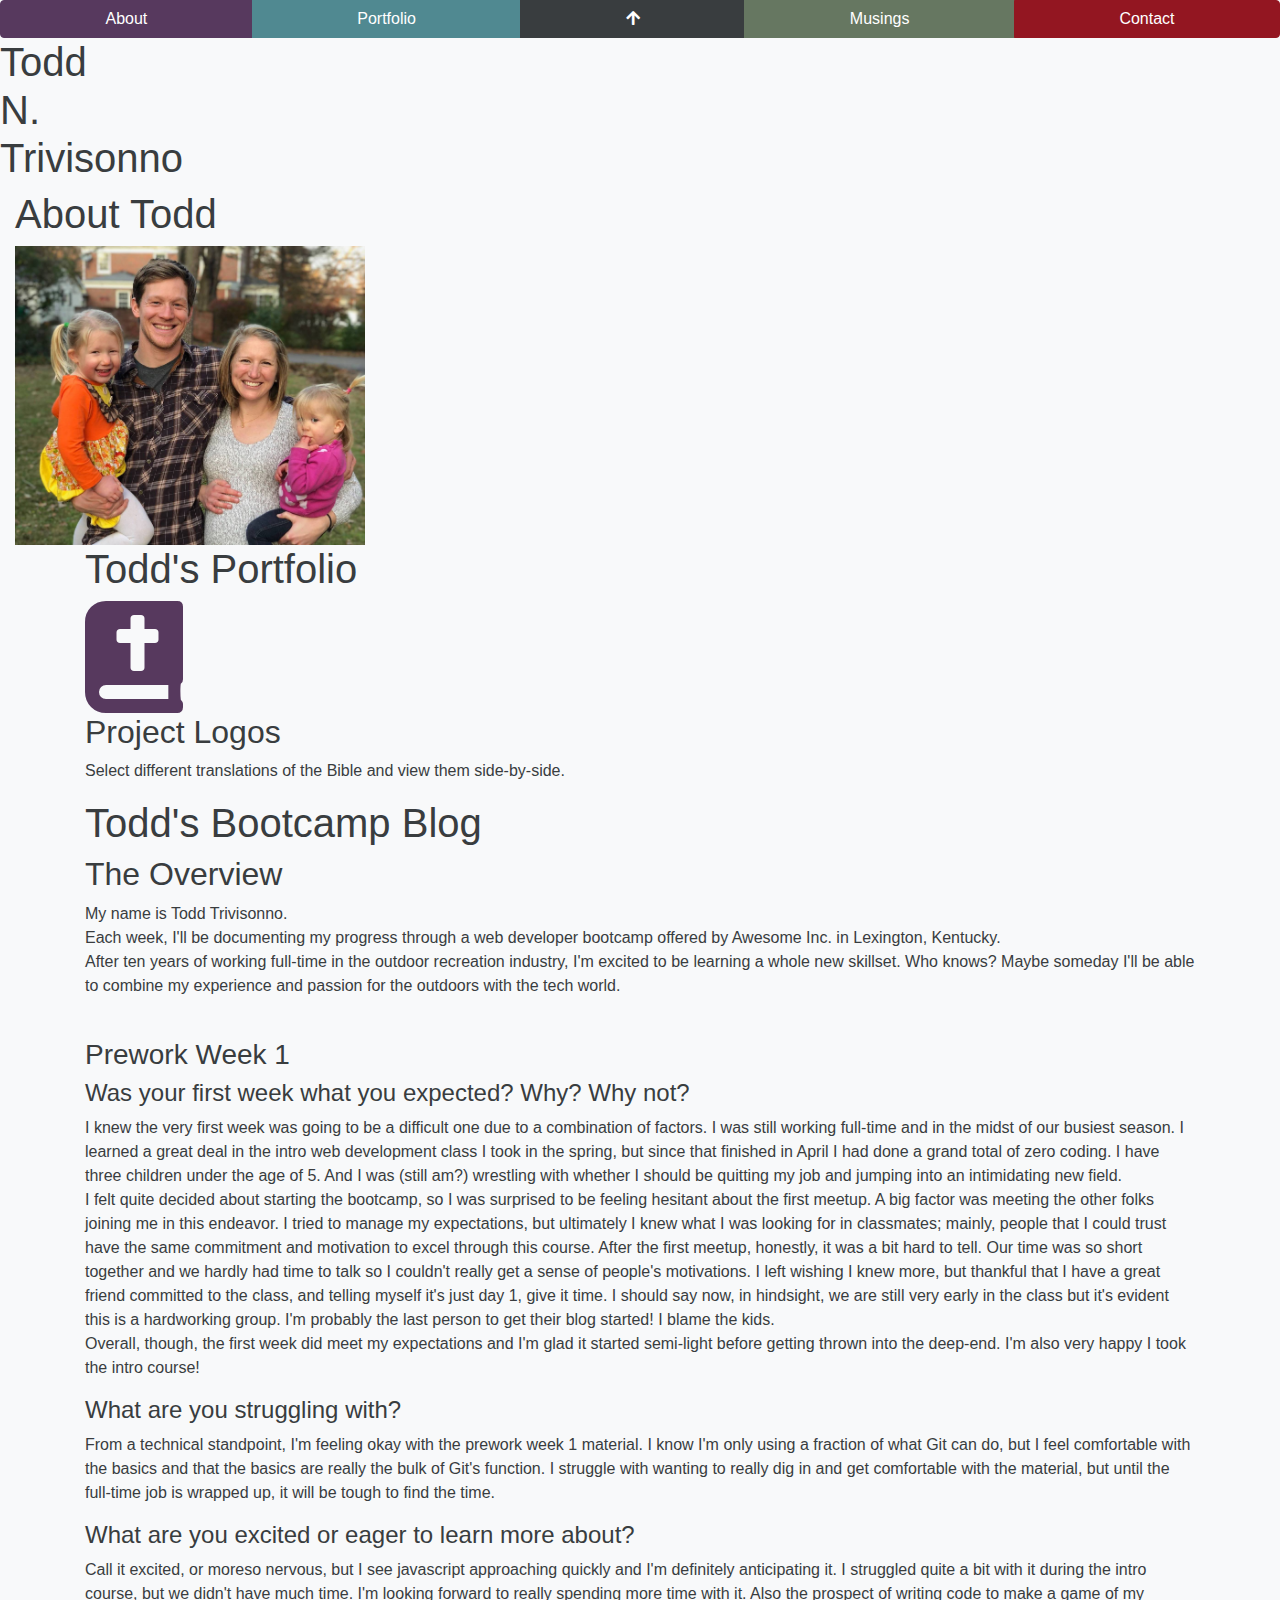
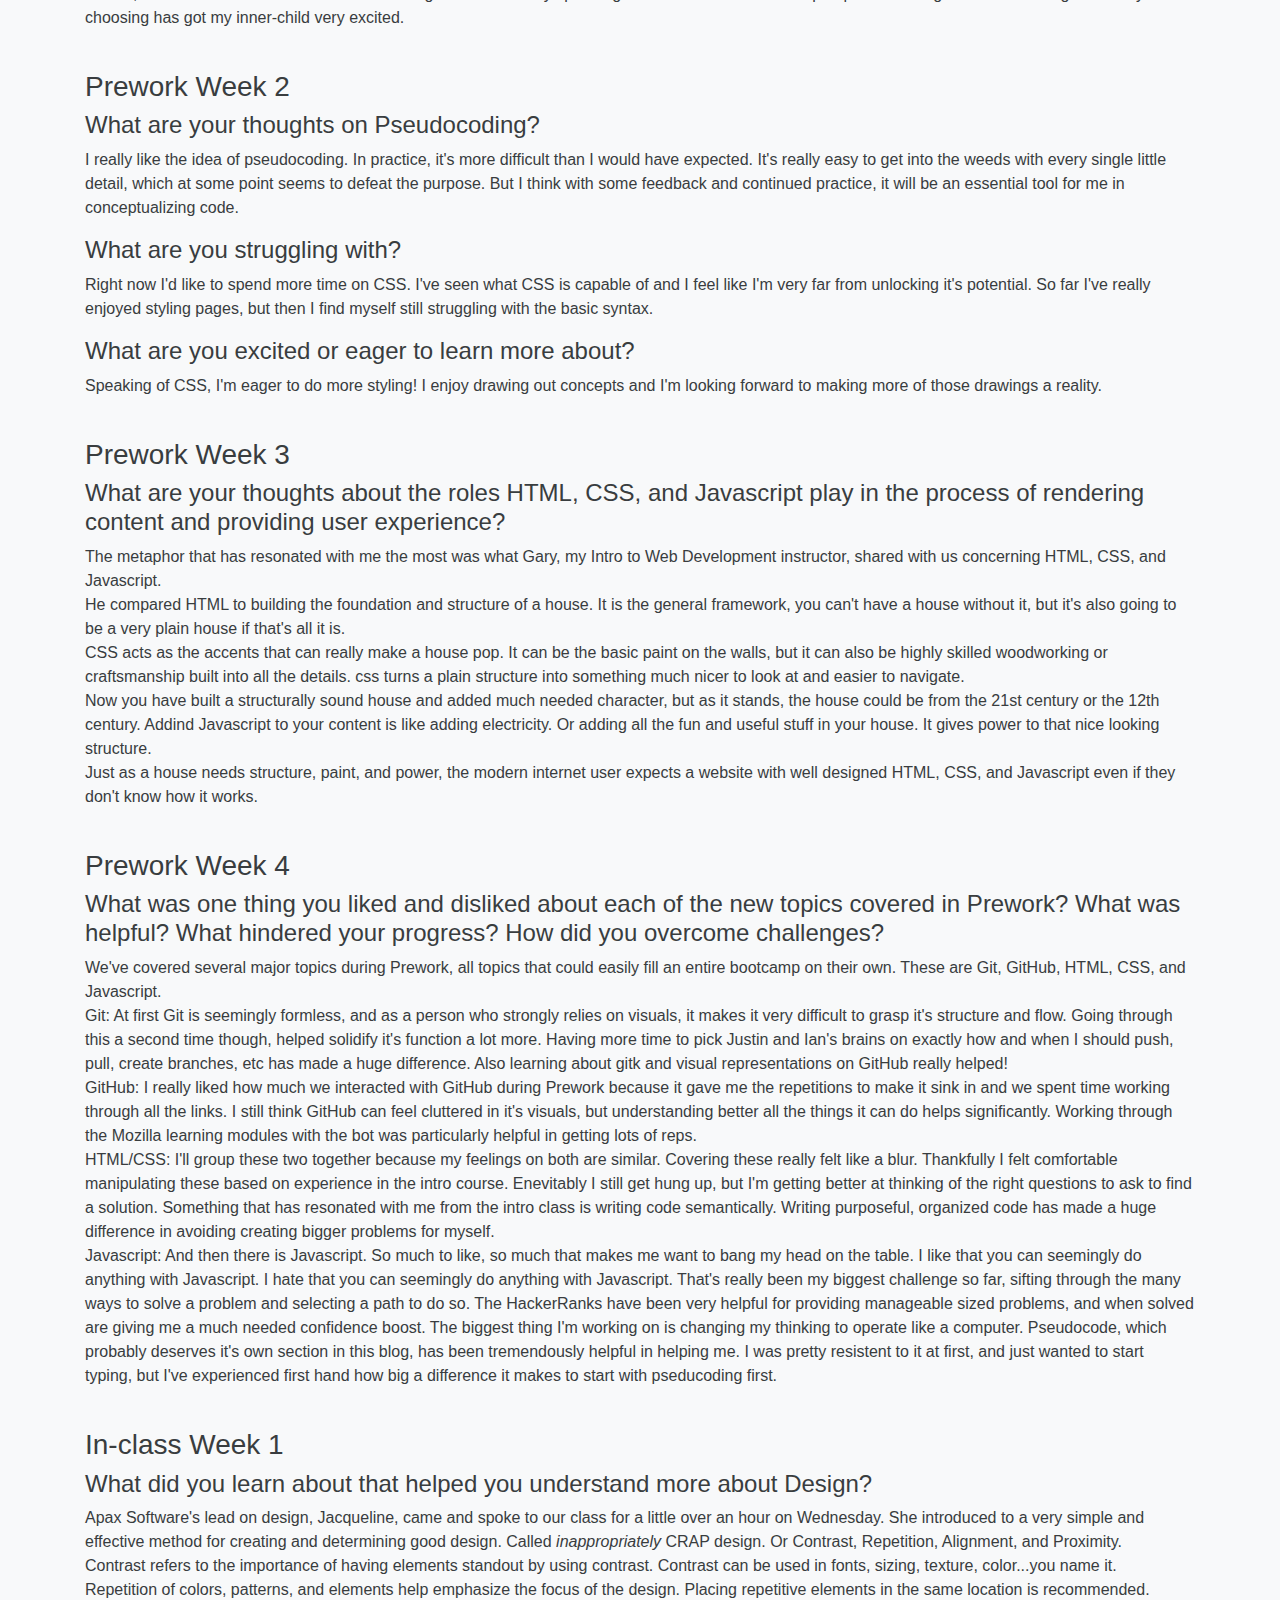
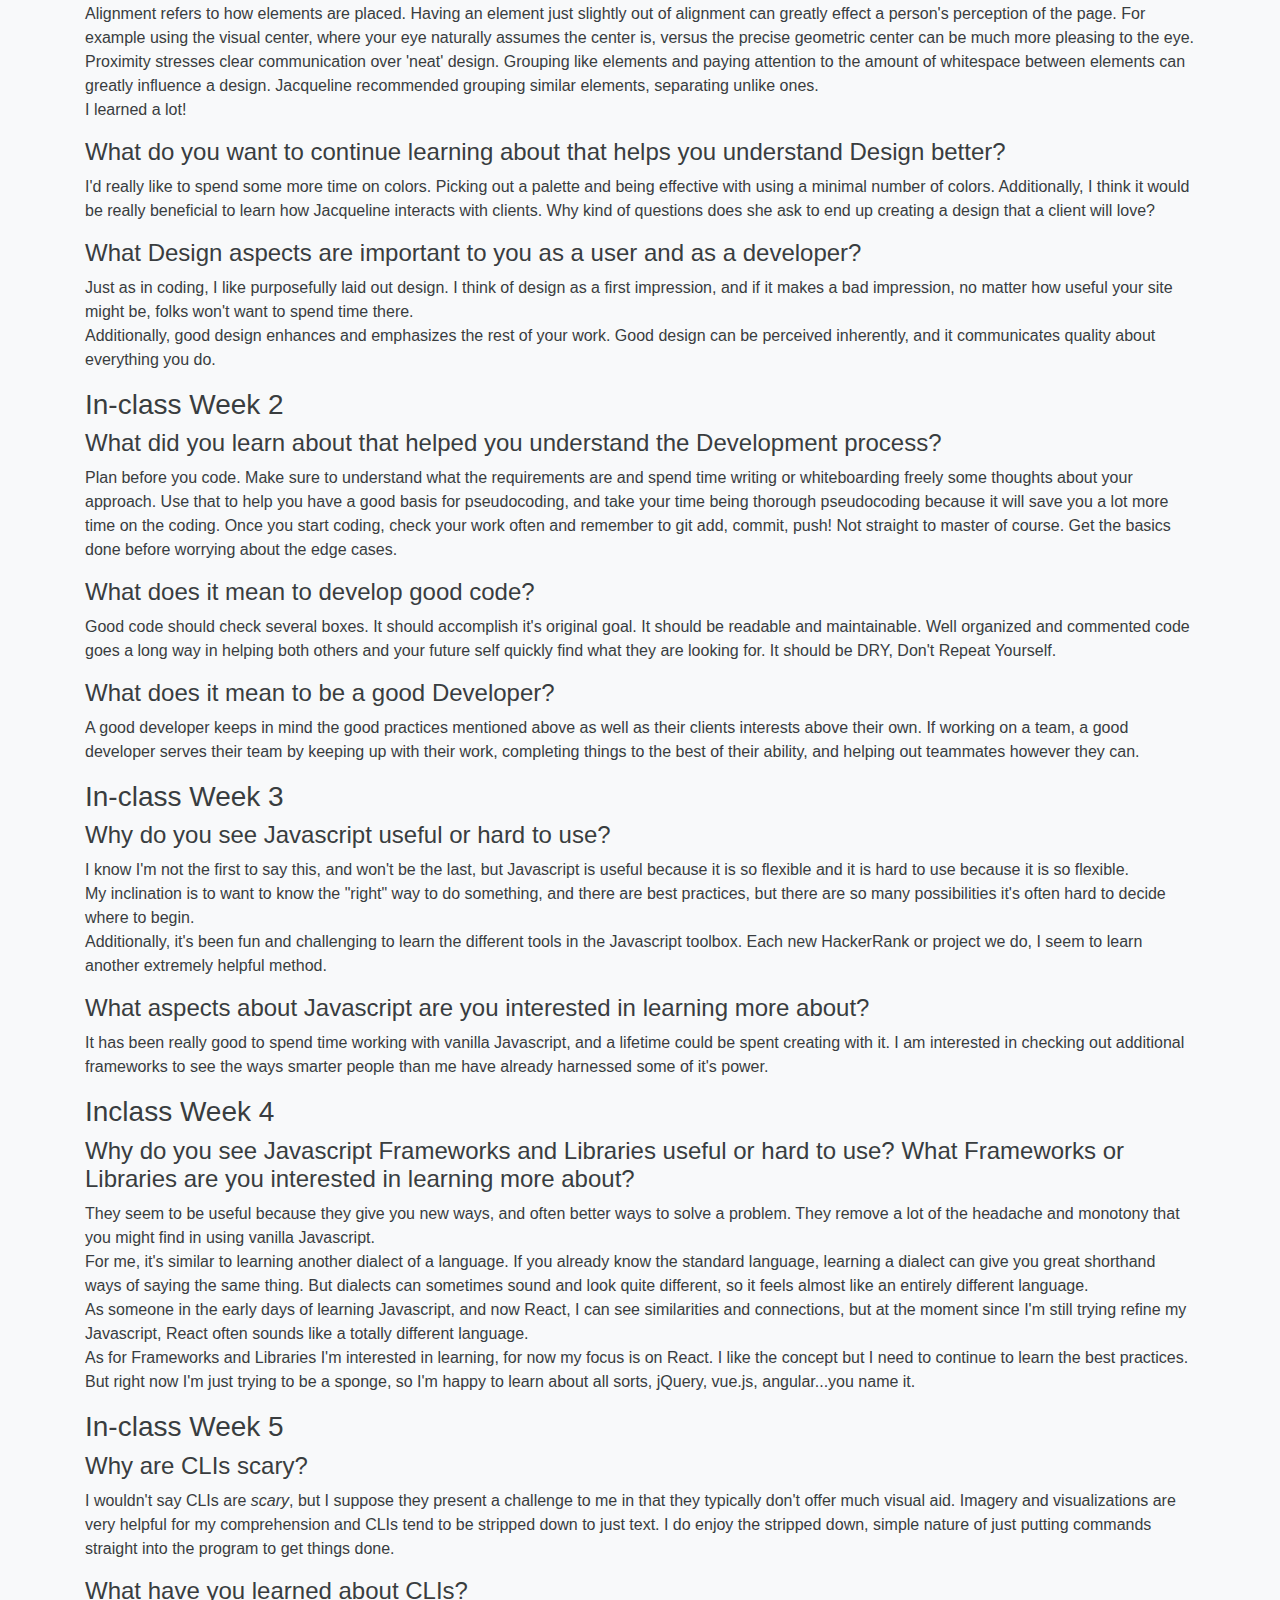
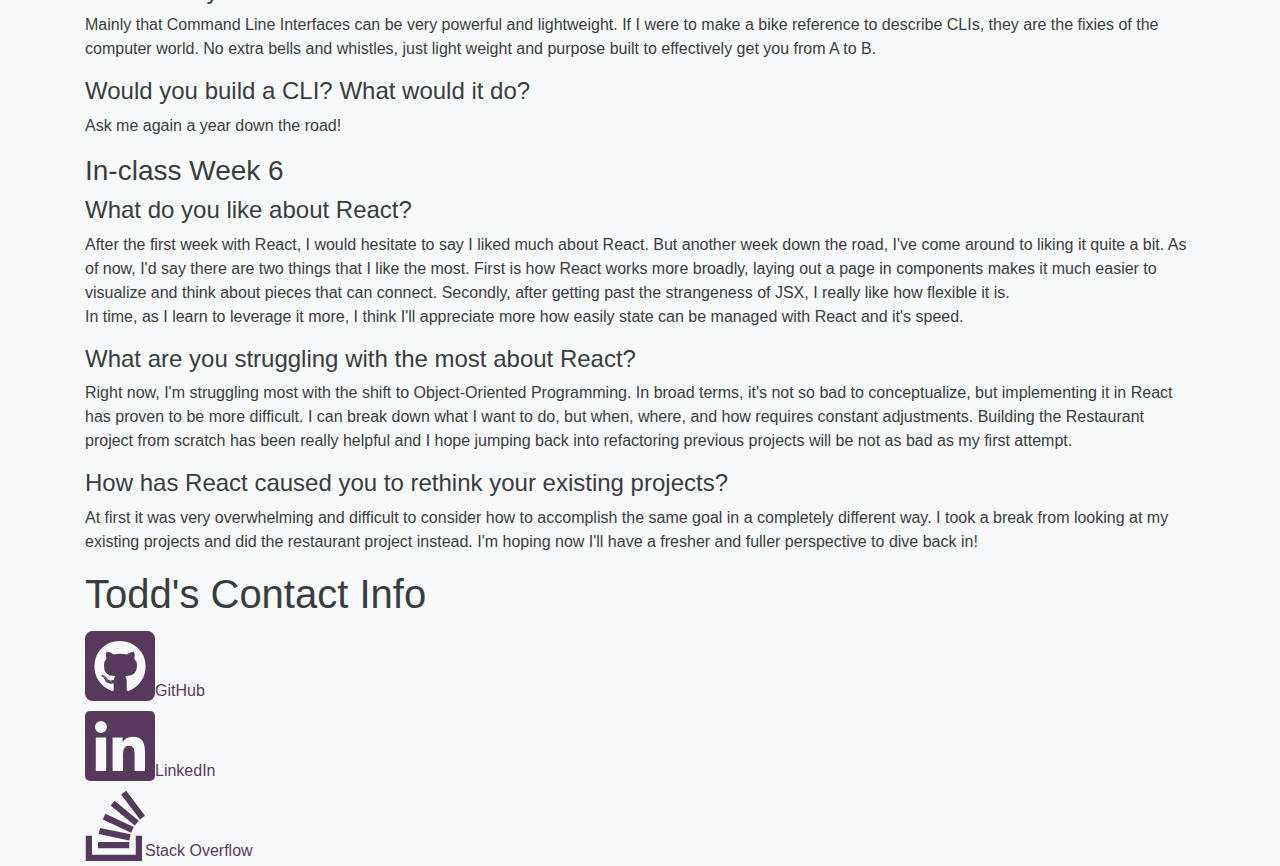
==== index.html @ a6e882b4 "add week 6 blog responses" ====
<!DOCTYPE html>
<html lang="en">

<head>
   <meta charset="UTF-8">
   <meta name="viewport" content="width=device-width, initial-scale=1.0">
   <meta http-equiv="X-UA-Compatible" content="ie=edge">
   <title>Todd N. Trivisonno</title>
   <link rel="stylesheet" href="https://stackpath.bootstrapcdn.com/bootstrap/4.3.1/css/bootstrap.min.css"
      integrity="sha384-ggOyR0iXCbMQv3Xipma34MD+dH/1fQ784/j6cY/iJTQUOhcWr7x9JvoRxT2MZw1T" crossorigin="anonymous">
   <link rel="stylesheet" href="css/theme_1569179341378.css">
   <link href="https://use.fontawesome.com/releases/v5.6.0/css/all.css" rel="stylesheet">
   <link rel="stylesheet" type="text/css" media="screen" href="css/style.css" />
</head>

<body>
   <header class="sticky-top">
      <div class="container-fluid p-0 m-0">
         <nav class="navbar btn-group d-flex p-0 m-0">
            <!-- <button class="w-20">Apple</button>
            <button class="w-20">Sony</button> -->
            <a class="btn btn-primary w-20" href="#about" title="About Me">About</a>
            <a class="btn btn-success w-20" href="#portfolio" role="button" title="Portfolio">Portfolio</a>
            <a class="btn btn-dark w-10" href="#" role="button" title="Up-arrow"><i class="fas fa-arrow-up"></i></a>
            <a class="btn btn-secondary w-20" href="#musings" role="button" title="Musings">Musings</a>
            <a class="btn btn-info w-20" href="#contact" role="button" title="Contact">Contact</a>
         </nav>
      </div>
      <!-- <nav>
         <ul>
            <li><a href="portfolio.html" alt="Portfolio">Portfolio</a></li>
            <li><a href="about.html" alt="About">About</a></li>
            <li><a href="index.html" alt="Blog">Blog</a></li>
            <li><a href="contact.html" alt="Contact">Contact</a></li>
         </ul>
      </nav> -->
   </header>

   <main>
      <h1>
         Todd<br>
         N.<br>
         Trivisonno
      </h1>

      <!-- About -->
      <div class="container-fluid" id="about">
         <h1>About Todd</h1>
         <img src="img/family-photo-crop.jpeg" id="family-photo" width=350px alt="Todd's Family" />
      </div>

      <!-- Portfolio -->
      <div class="container" id="portfolio">
         <h1>Todd's Portfolio</h1>
         <a href="https://toddtrivisonno.github.io/ProjectLogos/" alt="Project Logos" target="_blank"
            title="ProjectLogos"><i class="fas fa-bible fa-7x"></i></a>

         <h2>Project Logos</h2>
         <p>
            Select different translations of the Bible and view them side-by-side.
         </p>
      </div>

      <!-- Musings/Blog -->
      <div class="container" id="musings">
         <h1>Todd's Bootcamp Blog</h1>
         <h2>The Overview</h2>
         <p>
            My name is Todd Trivisonno.<br>
            Each week, I'll be documenting my progress through a web developer bootcamp offered by Awesome Inc. in
            Lexington, Kentucky.<br>
            After ten years of working full-time in the outdoor recreation industry, I'm excited to be learning a whole
            new
            skillset. Who knows? Maybe someday I'll be able to combine my experience and passion for the outdoors with
            the
            tech world.
         </p>
         <br>
         <h3>Prework Week 1</h3>
         <h4>Was your first week what you expected? Why? Why not?</h4>
         <p>
            I knew the very first week was going to be a difficult one due to a combination of factors. I was still
            working
            full-time and in the midst of our busiest season. I learned a great deal in the intro web development class
            I
            took in the spring, but since that finished in April I had done a grand total of zero coding. I have three
            children under the age of 5. And I was (still am?) wrestling with whether I should be quitting my job and
            jumping into an intimidating new field.<br>

            I felt quite decided about starting the bootcamp, so I was surprised to be feeling hesitant about the first
            meetup. A big factor was meeting the other folks joining me in this endeavor. I tried to manage my
            expectations, but ultimately I knew what I was looking for in classmates; mainly, people that I could trust
            have the same commitment and motivation to excel through this course. After the first meetup, honestly, it
            was
            a bit hard to tell. Our time was so short together and we hardly had time to talk so I couldn't really get a
            sense of people's motivations. I left wishing I knew more, but thankful that I have a great friend committed
            to
            the class, and telling myself it's just day 1, give it time. I should say now, in hindsight, we are still
            very
            early in the class but it's evident this is a hardworking group. I'm probably the last person to get their
            blog
            started! I blame the kids.<br>

            Overall, though, the first week did meet my expectations and I'm glad it started semi-light before getting
            thrown into the deep-end. I'm also very happy I took the intro course!
         </p>
         <h4>What are you struggling with?</h4>
         <p>
            From a technical standpoint, I'm feeling okay with the prework week 1 material. I know I'm only using a
            fraction of what Git can do, but I feel comfortable with the basics and that the basics are really the bulk
            of
            Git's function. I struggle with wanting to really dig in and get comfortable with the material, but until
            the
            full-time job is wrapped up, it will be tough to find the time.
         </p>
         <h4>What are you excited or eager to learn more about?</h4>
         <p>
            Call it excited, or moreso nervous, but I see javascript approaching quickly and I'm definitely anticipating
            it. I struggled quite a bit with it during the intro course, but we didn't have much time. I'm looking
            forward
            to really spending more time with it. Also the prospect of writing code to make a game of my choosing has
            got
            my inner-child very excited.
         </p>
         <br>
         <h3>Prework Week 2</h3>
         <h4>What are your thoughts on Pseudocoding?</h4>
         <p>
            I really like the idea of pseudocoding. In practice, it's more difficult than I would have expected. It's
            really easy to get into the weeds with every single little detail, which at some point seems to defeat the
            purpose. But I think with some feedback and continued practice, it will be an essential tool for me in
            conceptualizing code.
         </p>
         <h4>What are you struggling with?</h4>
         <p>
            Right now I'd like to spend more time on CSS. I've seen what CSS is capable of and I feel like I'm very far
            from unlocking it's potential. So far I've really enjoyed styling pages, but then I find myself still
            struggling with the basic syntax.
         </p>
         <h4>What are you excited or eager to learn more about?</h4>
         <p>
            Speaking of CSS, I'm eager to do more styling! I enjoy drawing out concepts and I'm looking forward to
            making
            more of those drawings a reality.
         </p>
         <br>
         <h3>Prework Week 3</h3>
         <h4>What are your thoughts about the roles HTML, CSS, and Javascript play in the process of rendering content
            and
            providing user experience?</h4>
         <p>
            The metaphor that has resonated with me the most was what Gary, my Intro to Web Development instructor,
            shared
            with us concerning HTML, CSS, and Javascript.<br>
            He compared HTML to building the foundation and structure of a house. It is the general framework, you can't
            have a house without it, but it's also going to be a very plain house if that's all it is.<br>
            CSS acts as the accents that can really make a house pop. It can be the basic paint on the walls, but it can
            also be highly skilled woodworking or craftsmanship built into all the details. css turns a plain structure
            into something much nicer to look at and easier to navigate.<br>
            Now you have built a structurally sound house and added much needed character, but as it stands, the house
            could be from the 21st century or the 12th century. Addind Javascript to your content is like adding
            electricity. Or adding all the fun and useful stuff in your house. It gives power to that nice looking
            structure.<br>
            Just as a house needs structure, paint, and power, the modern internet user expects a website with well
            designed HTML, CSS, and Javascript even if they don't know how it works.
         </p>
         <br>
         <h3>Prework Week 4</h3>
         <h4>What was one thing you liked and disliked about each of the new topics covered in Prework? What was
            helpful?
            What hindered your progress? How did you overcome challenges?
         </h4>
         <p>
            We've covered several major topics during Prework, all topics that could easily fill an entire bootcamp on
            their own. These are Git, GitHub, HTML, CSS, and Javascript.<br>
            Git: At first Git is seemingly formless, and as a person who strongly relies on visuals, it makes it very
            difficult to grasp it's structure and flow. Going through this a second time though, helped solidify it's
            function a lot more. Having more time to pick Justin and Ian's brains on exactly how and when I should push,
            pull, create branches, etc has made a huge difference. Also learning about gitk and visual representations
            on
            GitHub really helped! <br>
            GitHub: I really liked how much we interacted with GitHub during Prework because it gave me the repetitions
            to
            make it sink in and we spent time working through all the links. I still think GitHub can feel cluttered in
            it's visuals, but understanding better all the things it can do helps significantly. Working through the
            Mozilla learning modules with the bot was particularly helpful in getting lots of reps. <br>
            HTML/CSS: I'll group these two together because my feelings on both are similar. Covering these really felt
            like a blur. Thankfully I felt comfortable manipulating these based on experience in the intro course.
            Enevitably I still get hung up, but I'm getting better at thinking of the right questions to ask to find a
            solution. Something that has resonated with me from the intro class is writing code semantically. Writing
            purposeful, organized code has made a huge difference in avoiding creating bigger problems for myself. <br>
            Javascript: And then there is Javascript. So much to like, so much that makes me want to bang my head on the
            table. I like that you can seemingly do anything with Javascript. I hate that you can seemingly do anything
            with Javascript. That's really been my biggest challenge so far, sifting through the many ways to solve a
            problem and selecting a path to do so. The HackerRanks have been very helpful for providing manageable sized
            problems, and when solved are giving me a much needed confidence boost. The biggest thing I'm working on is
            changing my thinking to operate like a computer. Pseudocode, which probably deserves it's own section in
            this
            blog, has been tremendously helpful in helping me. I was pretty resistent to it at first, and just wanted to
            start typing, but I've experienced first hand how big a difference it makes to start with pseducoding first.
         </p>
         <br>
         <h3>In-class Week 1</h3>
         <h4>What did you learn about that helped you understand more about Design?</h4>
         <p>
            Apax Software's lead on design, Jacqueline, came and spoke to our class for a little over an hour on
            Wednesday.
            She introduced to a very simple and effective method for creating and determining good design. Called
            <em>inappropriately</em> CRAP design. Or Contrast, Repetition, Alignment, and Proximity.<br>
            Contrast refers to the importance of having elements standout by using contrast. Contrast can be used in
            fonts,
            sizing, texture, color...you name it. <br>
            Repetition of colors, patterns, and elements help emphasize the focus of the design. Placing repetitive
            elements in the same location is recommended.<br>
            Alignment refers to how elements are placed. Having an element just slightly out of alignment can greatly
            effect a person's perception of the page. For example using the visual center, where your eye naturally
            assumes
            the center is, versus the precise geometric center can be much more pleasing to the eye.<br>
            Proximity stresses clear communication over 'neat' design. Grouping like elements and paying attention to
            the
            amount of whitespace between elements can greatly influence a design. Jacqueline recommended grouping
            similar
            elements, separating unlike ones.<br>
            I learned a lot!
         </p>

         <h4>What do you want to continue learning about that helps you understand Design better?</h4>
         <p>
            I'd really like to spend some more time on colors. Picking out a palette and being effective with using a
            minimal number of colors. Additionally, I think it would be really beneficial to learn how Jacqueline
            interacts
            with clients. Why kind of questions does she ask to end up creating a design that a client will love?
         </p>

         <h4>What Design aspects are important to you as a user and as a developer?
         </h4>
         <p>
            Just as in coding, I like purposefully laid out design. I think of design as a first impression, and if it
            makes a bad impression, no matter how useful your site might be, folks won't want to spend time there.<br>
            Additionally, good design enhances and emphasizes the rest of your work. Good design can be perceived
            inherently, and it communicates quality about everything you do.
         </p>

         <h3>In-class Week 2</h3>
         <h4>What did you learn about that helped you understand the Development process?
         </h4>
         <p>
            Plan before you code. Make sure to understand what the requirements are and spend time writing or whiteboarding freely some thoughts about your approach. Use that to help you have a good basis for pseudocoding, and take your time being thorough pseudocoding because it will save you a lot more time on the coding. Once you start coding, check your work often and remember to git add, commit, push! Not straight to master of course. Get the basics done before worrying about the edge cases.
         </p>
         <h4>
            What does it mean to develop good code?
         </h4>
         <p>
            Good code should check several boxes. It should accomplish it's original goal. It should be readable and maintainable. Well organized and commented code goes a long way in helping both others and your future self quickly find what they are looking for. It should be DRY, Don't Repeat Yourself.
            </p>
         <h4>
            What does it mean to be a good Developer?
         </h4>
         <p>
            A good developer keeps in mind the good practices mentioned above as well as their clients interests above their own. If working on a team, a good developer serves their team by keeping up with their work, completing things to the best of their ability, and helping out teammates however they can.
         </p>

         <h3>In-class Week 3</h3>
         <h4>
            Why do you see Javascript useful or hard to use?
         </h4>
         <p>
            I know I'm not the first to say this, and won't be the last, but Javascript is useful because it is so flexible and it is hard to use because it is so flexible.<br>
            My inclination is to want to know the "right" way to do something, and there are best practices, but there are so many possibilities it's often hard to decide where to begin.<br>
            Additionally, it's been fun and challenging to learn the different tools in the Javascript toolbox. Each new HackerRank or project we do, I seem to learn another extremely helpful method.
         </p>
         <h4>
            What aspects about Javascript are you interested in learning more about?
          </h4>
         <p>
            It has been really good to spend time working with vanilla Javascript, and a lifetime could be spent creating with it. I am interested in checking out additional frameworks to see the ways smarter people than me have already harnessed some of it's power.
         </p>

         <h3>Inclass Week 4</h3>
         <h4>
            Why do you see Javascript Frameworks and Libraries useful or hard to use? What Frameworks or Libraries are you interested in learning more about?
         </h4>
         <p>
            They seem to be useful because they give you new ways, and often better ways to solve a problem. They remove a lot of the headache and monotony that you might find in using vanilla Javascript.<br>
            For me, it's similar to learning another dialect of a language. If you already know the standard language, learning a dialect can give you great shorthand ways of saying the same thing. But dialects can sometimes sound and look quite different, so it feels almost like an entirely different language.<br>
            As someone in the early days of learning Javascript, and now React, I can see similarities and connections, but at the moment since I'm still trying refine my Javascript, React often sounds like a totally different language.<br>
            As for Frameworks and Libraries I'm interested in learning, for now my focus is on React. I like the concept but I need to continue to learn the best practices. But right now I'm just trying to be a sponge, so I'm happy to learn about all sorts, jQuery, vue.js, angular...you name it.
         </p>

         <h3>In-class Week 5</h3>
         <h4>
            Why are CLIs scary?
         </h4>
         <p>
            I wouldn't say CLIs are <em>scary</em>, but I suppose they present a challenge to me in that they typically don't offer much visual aid. Imagery and visualizations are very helpful for my comprehension and CLIs tend to be stripped down to just text. I do enjoy the stripped down, simple nature of just putting commands straight into the program to get things done.
         </p>
         <h4>
            What have you learned about CLIs?
         </h4>
         <p>
            Mainly that Command Line Interfaces can be very powerful and lightweight. If I were to make a bike reference to describe CLIs, they are the fixies of the computer world. No extra bells and whistles, just light weight and purpose built to effectively get you from A to B. 
         </p>
         <h4>
            Would you build a CLI? What would it do?
         </h4>
         <p>
            Ask me again a year down the road!
         </p>

         <h3>In-class Week 6</h3>
         <h4>
            What do you like about React?
         </h4>
         <p>
            After the first week with React, I would hesitate to say I liked much about React. But another week down the road, I've come around to liking it quite a bit. As of now, I'd say there are two things that I like the most. First is how React works more broadly, laying out a page in components makes it much easier to visualize and think about pieces that can connect. Secondly, after getting past the strangeness of JSX, I really like how flexible it is.<br>
            In time, as I learn to leverage it more, I think I'll appreciate more how easily state can be managed with React and it's speed.
         </p>
         <h4>
            What are you struggling with the most about React?
         </h4>
         <p>
            Right now, I'm struggling most with the shift to Object-Oriented Programming. In broad terms, it's not so bad to conceptualize, but implementing it in React has proven to be more difficult. I can break down what I want to do, but when, where, and how requires constant adjustments. Building the Restaurant project from scratch has been really helpful and I hope jumping back into refactoring previous projects will be not as bad as my first attempt.
         </p>
         <h4>
            How has React caused you to rethink your existing projects?
         </h4>
         <p>
            At first it was very overwhelming and difficult to consider how to accomplish the same goal in a completely different way. I took a break from looking at my existing projects and did the restaurant project instead. I'm hoping now I'll have a fresher and fuller perspective to dive back in!
         </p>


         </div>


      <div class="container" id="contact">
         <h1>Todd's Contact Info</h1>
         <a href="https://github.com/toddtrivisonno" alt="GitHub" title="GitHub"><i
               class="fab fa-github-square fa-5x"></i>GitHub</a>
         <br>
         <a href="https://www.linkedin.com/in/todd-trivisonno-80a84b155/" alt="LinkedIn" title="LinkedIn"><i
               class="fab fa-linkedin fa-5x"></i>LinkedIn</a>
         <br>
         <a href="https://stackoverflow.com/users/11013322/todd-trivisonno" alt="Stack Overflow"
            title="Stack Overflow"><i class="fab fa-stack-overflow fa-5x"></i>Stack Overflow</a>
      </div>

   </main>

   <footer>

   </footer>

   <script src="https://code.jquery.com/jquery-3.3.1.slim.min.js"
      integrity="sha384-q8i/X+965DzO0rT7abK41JStQIAqVgRVzpbzo5smXKp4YfRvH+8abtTE1Pi6jizo"
      crossorigin="anonymous"></script>
   <script src="https://cdnjs.cloudflare.com/ajax/libs/popper.js/1.14.7/umd/popper.min.js"
      integrity="sha384-UO2eT0CpHqdSJQ6hJty5KVphtPhzWj9WO1clHTMGa3JDZwrnQq4sF86dIHNDz0W1"
      crossorigin="anonymous"></script>
   <script src="https://stackpath.bootstrapcdn.com/bootstrap/4.3.1/js/bootstrap.min.js"
      integrity="sha384-JjSmVgyd0p3pXB1rRibZUAYoIIy6OrQ6VrjIEaFf/nJGzIxFDsf4x0xIM+B07jRM"
      crossorigin="anonymous"></script>
</body>

</html>
---- css/theme_1569179341378.css ----
/* Created with Themestr.app */
/*! `Custom` Bootstrap 4 theme *//*!
 * Bootstrap v4.3.1 (https://getbootstrap.com/)
 * Copyright 2011-2019 The Bootstrap Authors
 * Copyright 2011-2019 Twitter, Inc.
 * Licensed under MIT (https://github.com/twbs/bootstrap/blob/master/LICENSE)
 */:root{--blue: #007bff;--indigo: #6610f2;--purple: #6f42c1;--pink: #e83e8c;--red: #dc3545;--orange: #fd7e14;--yellow: #ffc107;--green: #28a745;--teal: #20c997;--cyan: #17a2b8;--white: #fff;--gray: #6c757d;--gray-dark: #343a40;--primary: #57395E;--secondary: #667761;--success: #508991;--info: #931621;--warning: #DCD4CA;--danger: #F2E9DE;--light: #f8f9fa;--dark: #393D3F;--breakpoint-xs: 0;--breakpoint-sm: 576px;--breakpoint-md: 768px;--breakpoint-lg: 992px;--breakpoint-xl: 1200px;--font-family-sans-serif: -apple-system, BlinkMacSystemFont, "Segoe UI", Roboto, "Helvetica Neue", Arial, "Noto Sans", sans-serif, "Apple Color Emoji", "Segoe UI Emoji", "Segoe UI Symbol", "Noto Color Emoji";--font-family-monospace: SFMono-Regular, Menlo, Monaco, Consolas, "Liberation Mono", "Courier New", monospace}*,*::before,*::after{box-sizing:border-box}html{font-family:sans-serif;line-height:1.15;-webkit-text-size-adjust:100%;-webkit-tap-highlight-color:rgba(0,0,0,0)}article,aside,figcaption,figure,footer,header,hgroup,main,nav,section{display:block}body{margin:0;font-family:-apple-system,BlinkMacSystemFont,"Segoe UI",Roboto,"Helvetica Neue",Arial,"Noto Sans",sans-serif,"Apple Color Emoji","Segoe UI Emoji","Segoe UI Symbol","Noto Color Emoji";font-size:1rem;font-weight:400;line-height:1.5;color:#212529;text-align:left;background-color:#fff}[tabindex="-1"]:focus{outline:0 !important}hr{box-sizing:content-box;height:0;overflow:visible}h1,h2,h3,h4,h5,h6{margin-top:0;margin-bottom:.5rem}p{margin-top:0;margin-bottom:1rem}abbr[title],abbr[data-original-title]{text-decoration:underline;text-decoration:underline dotted;cursor:help;border-bottom:0;text-decoration-skip-ink:none}address{margin-bottom:1rem;font-style:normal;line-height:inherit}ol,ul,dl{margin-top:0;margin-bottom:1rem}ol ol,ul ul,ol ul,ul ol{margin-bottom:0}dt{font-weight:700}dd{margin-bottom:.5rem;margin-left:0}blockquote{margin:0 0 1rem}b,strong{font-weight:bolder}small{font-size:80%}sub,sup{position:relative;font-size:75%;line-height:0;vertical-align:baseline}sub{bottom:-.25em}sup{top:-.5em}a{color:#57395E;text-decoration:none;background-color:transparent}a:hover{color:#2b1c2e;text-decoration:underline}a:not([href]):not([tabindex]){color:inherit;text-decoration:none}a:not([href]):not([tabindex]):hover,a:not([href]):not([tabindex]):focus{color:inherit;text-decoration:none}a:not([href]):not([tabindex]):focus{outline:0}pre,code,kbd,samp{font-family:SFMono-Regular,Menlo,Monaco,Consolas,"Liberation Mono","Courier New",monospace;font-size:1em}pre{margin-top:0;margin-bottom:1rem;overflow:auto}figure{margin:0 0 1rem}img{vertical-align:middle;border-style:none}svg{overflow:hidden;vertical-align:middle}table{border-collapse:collapse}caption{padding-top:.75rem;padding-bottom:.75rem;color:#6c757d;text-align:left;caption-side:bottom}th{text-align:inherit}label{display:inline-block;margin-bottom:.5rem}button{border-radius:0}button:focus{outline:1px dotted;outline:5px auto -webkit-focus-ring-color}input,button,select,optgroup,textarea{margin:0;font-family:inherit;font-size:inherit;line-height:inherit}button,input{overflow:visible}button,select{text-transform:none}select{word-wrap:normal}button,[type="button"],[type="reset"],[type="submit"]{-webkit-appearance:button}button:not(:disabled),[type="button"]:not(:disabled),[type="reset"]:not(:disabled),[type="submit"]:not(:disabled){cursor:pointer}button::-moz-focus-inner,[type="button"]::-moz-focus-inner,[type="reset"]::-moz-focus-inner,[type="submit"]::-moz-focus-inner{padding:0;border-style:none}input[type="radio"],input[type="checkbox"]{box-sizing:border-box;padding:0}input[type="date"],input[type="time"],input[type="datetime-local"],input[type="month"]{-webkit-appearance:listbox}textarea{overflow:auto;resize:vertical}fieldset{min-width:0;padding:0;margin:0;border:0}legend{display:block;width:100%;max-width:100%;padding:0;margin-bottom:.5rem;font-size:1.5rem;line-height:inherit;color:inherit;white-space:normal}progress{vertical-align:baseline}[type="number"]::-webkit-inner-spin-button,[type="number"]::-webkit-outer-spin-button{height:auto}[type="search"]{outline-offset:-2px;-webkit-appearance:none}[type="search"]::-webkit-search-decoration{-webkit-appearance:none}::-webkit-file-upload-button{font:inherit;-webkit-appearance:button}output{display:inline-block}summary{display:list-item;cursor:pointer}template{display:none}[hidden]{display:none !important}h1,h2,h3,h4,h5,h6,.h1,.h2,.h3,.h4,.h5,.h6{margin-bottom:.5rem;font-weight:500;line-height:1.2}h1,.h1{font-size:2.5rem}h2,.h2{font-size:2rem}h3,.h3{font-size:1.75rem}h4,.h4{font-size:1.5rem}h5,.h5{font-size:1.25rem}h6,.h6{font-size:1rem}.lead{font-size:1.25rem;font-weight:300}.display-1{font-size:6rem;font-weight:300;line-height:1.2}.display-2{font-size:5.5rem;font-weight:300;line-height:1.2}.display-3{font-size:4.5rem;font-weight:300;line-height:1.2}.display-4{font-size:3.5rem;font-weight:300;line-height:1.2}hr{margin-top:1rem;margin-bottom:1rem;border:0;border-top:1px solid rgba(0,0,0,0.1)}small,.small{font-size:80%;font-weight:400}mark,.mark{padding:.2em;background-color:#fcf8e3}.list-unstyled{padding-left:0;list-style:none}.list-inline{padding-left:0;list-style:none}.list-inline-item{display:inline-block}.list-inline-item:not(:last-child){margin-right:.5rem}.initialism{font-size:90%;text-transform:uppercase}.blockquote{margin-bottom:1rem;font-size:1.25rem}.blockquote-footer{display:block;font-size:80%;color:#6c757d}.blockquote-footer::before{content:"\2014\00A0"}.img-fluid{max-width:100%;height:auto}.img-thumbnail{padding:.25rem;background-color:#fff;border:1px solid #dee2e6;border-radius:.25rem;max-width:100%;height:auto}.figure{display:inline-block}.figure-img{margin-bottom:.5rem;line-height:1}.figure-caption{font-size:90%;color:#6c757d}code{font-size:87.5%;color:#e83e8c;word-break:break-word}a>code{color:inherit}kbd{padding:.2rem .4rem;font-size:87.5%;color:#fff;background-color:#212529;border-radius:.2rem}kbd kbd{padding:0;font-size:100%;font-weight:700}pre{display:block;font-size:87.5%;color:#212529}pre code{font-size:inherit;color:inherit;word-break:normal}.pre-scrollable{max-height:340px;overflow-y:scroll}.table{width:100%;margin-bottom:1rem;color:#212529}.table th,.table td{padding:.75rem;vertical-align:top;border-top:1px solid #dee2e6}.table thead th{vertical-align:bottom;border-bottom:2px solid #dee2e6}.table tbody+tbody{border-top:2px solid #dee2e6}.table-sm th,.table-sm td{padding:.3rem}.table-bordered{border:1px solid #dee2e6}.table-bordered th,.table-bordered td{border:1px solid #dee2e6}.table-bordered thead th,.table-bordered thead td{border-bottom-width:2px}.table-borderless th,.table-borderless td,.table-borderless thead th,.table-borderless tbody+tbody{border:0}.table-striped tbody tr:nth-of-type(odd){background-color:rgba(0,0,0,0.05)}.table-hover tbody tr:hover{color:#212529;background-color:rgba(0,0,0,0.075)}.table-primary,.table-primary>th,.table-primary>td{background-color:#d0c8d2}.table-primary th,.table-primary td,.table-primary thead th,.table-primary tbody+tbody{border-color:#a898ab}.table-hover .table-primary:hover{background-color:#c4bac7}.table-hover .table-primary:hover>td,.table-hover .table-primary:hover>th{background-color:#c4bac7}.table-secondary,.table-secondary>th,.table-secondary>td{background-color:#d4d9d3}.table-secondary th,.table-secondary td,.table-secondary thead th,.table-secondary tbody+tbody{border-color:#afb8ad}.table-hover .table-secondary:hover{background-color:#c7cdc5}.table-hover .table-secondary:hover>td,.table-hover .table-secondary:hover>th{background-color:#c7cdc5}.table-success,.table-success>th,.table-success>td{background-color:#cedee0}.table-success th,.table-success td,.table-success thead th,.table-success tbody+tbody{border-color:#a4c2c6}.table-hover .table-success:hover{background-color:#bed3d6}.table-hover .table-success:hover>td,.table-hover .table-success:hover>th{background-color:#bed3d6}.table-info,.table-info>th,.table-info>td{background-color:#e1bec1}.table-info th,.table-info td,.table-info thead th,.table-info tbody+tbody{border-color:#c7868c}.table-hover .table-info:hover{background-color:#d9adb0}.table-hover .table-info:hover>td,.table-hover .table-info:hover>th{background-color:#d9adb0}.table-warning,.table-warning>th,.table-warning>td{background-color:#f5f3f0}.table-warning th,.table-warning td,.table-warning thead th,.table-warning tbody+tbody{border-color:#ede9e3}.table-hover .table-warning:hover{background-color:#ebe7e1}.table-hover .table-warning:hover>td,.table-hover .table-warning:hover>th{background-color:#ebe7e1}.table-danger,.table-danger>th,.table-danger>td{background-color:#fbf9f6}.table-danger th,.table-danger td,.table-danger thead th,.table-danger tbody+tbody{border-color:#f8f4ee}.table-hover .table-danger:hover{background-color:#f3ede4}.table-hover .table-danger:hover>td,.table-hover .table-danger:hover>th{background-color:#f3ede4}.table-light,.table-light>th,.table-light>td{background-color:#fdfdfe}.table-light th,.table-light td,.table-light thead th,.table-light tbody+tbody{border-color:#fbfcfc}.table-hover .table-light:hover{background-color:#ececf6}.table-hover .table-light:hover>td,.table-hover .table-light:hover>th{background-color:#ececf6}.table-dark,.table-dark>th,.table-dark>td{background-color:#c8c9c9}.table-dark th,.table-dark td,.table-dark thead th,.table-dark tbody+tbody{border-color:#989a9b}.table-hover .table-dark:hover{background-color:#bbbcbc}.table-hover .table-dark:hover>td,.table-hover .table-dark:hover>th{background-color:#bbbcbc}.table-active,.table-active>th,.table-active>td{background-color:rgba(0,0,0,0.075)}.table-hover .table-active:hover{background-color:rgba(0,0,0,0.075)}.table-hover .table-active:hover>td,.table-hover .table-active:hover>th{background-color:rgba(0,0,0,0.075)}.table .thead-dark th{color:#fff;background-color:#343a40;border-color:#454d55}.table .thead-light th{color:#495057;background-color:#e9ecef;border-color:#dee2e6}.table-dark{color:#fff;background-color:#343a40}.table-dark th,.table-dark td,.table-dark thead th{border-color:#454d55}.table-dark.table-bordered{border:0}.table-dark.table-striped tbody tr:nth-of-type(odd){background-color:rgba(255,255,255,0.05)}.table-dark.table-hover tbody tr:hover{color:#fff;background-color:rgba(255,255,255,0.075)}@media (max-width: 575.98px){.table-responsive-sm{display:block;width:100%;overflow-x:auto;-webkit-overflow-scrolling:touch}.table-responsive-sm>.table-bordered{border:0}}@media (max-width: 767.98px){.table-responsive-md{display:block;width:100%;overflow-x:auto;-webkit-overflow-scrolling:touch}.table-responsive-md>.table-bordered{border:0}}@media (max-width: 991.98px){.table-responsive-lg{display:block;width:100%;overflow-x:auto;-webkit-overflow-scrolling:touch}.table-responsive-lg>.table-bordered{border:0}}@media (max-width: 1199.98px){.table-responsive-xl{display:block;width:100%;overflow-x:auto;-webkit-overflow-scrolling:touch}.table-responsive-xl>.table-bordered{border:0}}.table-responsive{display:block;width:100%;overflow-x:auto;-webkit-overflow-scrolling:touch}.table-responsive>.table-bordered{border:0}.form-control{display:block;width:100%;height:calc(1.5em + .75rem + 2px);padding:.375rem .75rem;font-size:1rem;font-weight:400;line-height:1.5;color:#495057;background-color:#fff;background-clip:padding-box;border:1px solid #ced4da;border-radius:.25rem;transition:border-color 0.15s ease-in-out,box-shadow 0.15s ease-in-out}@media (prefers-reduced-motion: reduce){.form-control{transition:none}}.form-control::-ms-expand{background-color:transparent;border:0}.form-control:focus{color:#495057;background-color:#fff;border-color:#9d6fa8;outline:0;box-shadow:0 0 0 .2rem rgba(87,57,94,0.25)}.form-control::placeholder{color:#6c757d;opacity:1}.form-control:disabled,.form-control[readonly]{background-color:#e9ecef;opacity:1}select.form-control:focus::-ms-value{color:#495057;background-color:#fff}.form-control-file,.form-control-range{display:block;width:100%}.col-form-label{padding-top:calc(.375rem + 1px);padding-bottom:calc(.375rem + 1px);margin-bottom:0;font-size:inherit;line-height:1.5}.col-form-label-lg{padding-top:calc(.5rem + 1px);padding-bottom:calc(.5rem + 1px);font-size:1.25rem;line-height:1.5}.col-form-label-sm{padding-top:calc(.25rem + 1px);padding-bottom:calc(.25rem + 1px);font-size:.875rem;line-height:1.5}.form-control-plaintext{display:block;width:100%;padding-top:.375rem;padding-bottom:.375rem;margin-bottom:0;line-height:1.5;color:#212529;background-color:transparent;border:solid transparent;border-width:1px 0}.form-control-plaintext.form-control-sm,.form-control-plaintext.form-control-lg{padding-right:0;padding-left:0}.form-control-sm{height:calc(1.5em + .5rem + 2px);padding:.25rem .5rem;font-size:.875rem;line-height:1.5;border-radius:.2rem}.form-control-lg{height:calc(1.5em + 1rem + 2px);padding:.5rem 1rem;font-size:1.25rem;line-height:1.5;border-radius:.3rem}select.form-control[size],select.form-control[multiple]{height:auto}textarea.form-control{height:auto}.form-group{margin-bottom:1rem}.form-text{display:block;margin-top:.25rem}.form-row{display:flex;flex-wrap:wrap;margin-right:-5px;margin-left:-5px}.form-row>.col,.form-row>[class*="col-"]{padding-right:5px;padding-left:5px}.form-check{position:relative;display:block;padding-left:1.25rem}.form-check-input{position:absolute;margin-top:.3rem;margin-left:-1.25rem}.form-check-input:disabled ~ .form-check-label{color:#6c757d}.form-check-label{margin-bottom:0}.form-check-inline{display:inline-flex;align-items:center;padding-left:0;margin-right:.75rem}.form-check-inline .form-check-input{position:static;margin-top:0;margin-right:.3125rem;margin-left:0}.valid-feedback{display:none;width:100%;margin-top:.25rem;font-size:80%;color:#508991}.valid-tooltip{position:absolute;top:100%;z-index:5;display:none;max-width:100%;padding:.25rem .5rem;margin-top:.1rem;font-size:.875rem;line-height:1.5;color:#fff;background-color:rgba(80,137,145,0.9);border-radius:.25rem}.was-validated .form-control:valid,.form-control.is-valid{border-color:#508991;padding-right:calc(1.5em + .75rem);background-image:url("data:image/svg+xml,%3csvg xmlns='http://www.w3.org/2000/svg' viewBox='0 0 8 8'%3e%3cpath fill='%23508991' d='M2.3 6.73L.6 4.53c-.4-1.04.46-1.4 1.1-.8l1.1 1.4 3.4-3.8c.6-.63 1.6-.27 1.2.7l-4 4.6c-.43.5-.8.4-1.1.1z'/%3e%3c/svg%3e");background-repeat:no-repeat;background-position:center right calc(.375em + .1875rem);background-size:calc(.75em + .375rem) calc(.75em + .375rem)}.was-validated .form-control:valid:focus,.form-control.is-valid:focus{border-color:#508991;box-shadow:0 0 0 .2rem rgba(80,137,145,0.25)}.was-validated .form-control:valid ~ .valid-feedback,.was-validated .form-control:valid ~ .valid-tooltip,.form-control.is-valid ~ .valid-feedback,.form-control.is-valid ~ .valid-tooltip{display:block}.was-validated textarea.form-control:valid,textarea.form-control.is-valid{padding-right:calc(1.5em + .75rem);background-position:top calc(.375em + .1875rem) right calc(.375em + .1875rem)}.was-validated .custom-select:valid,.custom-select.is-valid{border-color:#508991;padding-right:calc((1em + .75rem) * 3 / 4 + 1.75rem);background:url("data:image/svg+xml,%3csvg xmlns='http://www.w3.org/2000/svg' viewBox='0 0 4 5'%3e%3cpath fill='%23343a40' d='M2 0L0 2h4zm0 5L0 3h4z'/%3e%3c/svg%3e") no-repeat right .75rem center/8px 10px,url("data:image/svg+xml,%3csvg xmlns='http://www.w3.org/2000/svg' viewBox='0 0 8 8'%3e%3cpath fill='%23508991' d='M2.3 6.73L.6 4.53c-.4-1.04.46-1.4 1.1-.8l1.1 1.4 3.4-3.8c.6-.63 1.6-.27 1.2.7l-4 4.6c-.43.5-.8.4-1.1.1z'/%3e%3c/svg%3e") #fff no-repeat center right 1.75rem/calc(.75em + .375rem) calc(.75em + .375rem)}.was-validated .custom-select:valid:focus,.custom-select.is-valid:focus{border-color:#508991;box-shadow:0 0 0 .2rem rgba(80,137,145,0.25)}.was-validated .custom-select:valid ~ .valid-feedback,.was-validated .custom-select:valid ~ .valid-tooltip,.custom-select.is-valid ~ .valid-feedback,.custom-select.is-valid ~ .valid-tooltip{display:block}.was-validated .form-control-file:valid ~ .valid-feedback,.was-validated .form-control-file:valid ~ .valid-tooltip,.form-control-file.is-valid ~ .valid-feedback,.form-control-file.is-valid ~ .valid-tooltip{display:block}.was-validated .form-check-input:valid ~ .form-check-label,.form-check-input.is-valid ~ .form-check-label{color:#508991}.was-validated .form-check-input:valid ~ .valid-feedback,.was-validated .form-check-input:valid ~ .valid-tooltip,.form-check-input.is-valid ~ .valid-feedback,.form-check-input.is-valid ~ .valid-tooltip{display:block}.was-validated .custom-control-input:valid ~ .custom-control-label,.custom-control-input.is-valid ~ .custom-control-label{color:#508991}.was-validated .custom-control-input:valid ~ .custom-control-label::before,.custom-control-input.is-valid ~ .custom-control-label::before{border-color:#508991}.was-validated .custom-control-input:valid ~ .valid-feedback,.was-validated .custom-control-input:valid ~ .valid-tooltip,.custom-control-input.is-valid ~ .valid-feedback,.custom-control-input.is-valid ~ .valid-tooltip{display:block}.was-validated .custom-control-input:valid:checked ~ .custom-control-label::before,.custom-control-input.is-valid:checked ~ .custom-control-label::before{border-color:#68a3ac;background-color:#68a3ac}.was-validated .custom-control-input:valid:focus ~ .custom-control-label::before,.custom-control-input.is-valid:focus ~ .custom-control-label::before{box-shadow:0 0 0 .2rem rgba(80,137,145,0.25)}.was-validated .custom-control-input:valid:focus:not(:checked) ~ .custom-control-label::before,.custom-control-input.is-valid:focus:not(:checked) ~ .custom-control-label::before{border-color:#508991}.was-validated .custom-file-input:valid ~ .custom-file-label,.custom-file-input.is-valid ~ .custom-file-label{border-color:#508991}.was-validated .custom-file-input:valid ~ .valid-feedback,.was-validated .custom-file-input:valid ~ .valid-tooltip,.custom-file-input.is-valid ~ .valid-feedback,.custom-file-input.is-valid ~ .valid-tooltip{display:block}.was-validated .custom-file-input:valid:focus ~ .custom-file-label,.custom-file-input.is-valid:focus ~ .custom-file-label{border-color:#508991;box-shadow:0 0 0 .2rem rgba(80,137,145,0.25)}.invalid-feedback{display:none;width:100%;margin-top:.25rem;font-size:80%;color:#F2E9DE}.invalid-tooltip{position:absolute;top:100%;z-index:5;display:none;max-width:100%;padding:.25rem .5rem;margin-top:.1rem;font-size:.875rem;line-height:1.5;color:#212529;background-color:rgba(242,233,222,0.9);border-radius:.25rem}.was-validated .form-control:invalid,.form-control.is-invalid{border-color:#F2E9DE;padding-right:calc(1.5em + .75rem);background-image:url("data:image/svg+xml,%3csvg xmlns='http://www.w3.org/2000/svg' fill='%23F2E9DE' viewBox='-2 -2 7 7'%3e%3cpath stroke='%23F2E9DE' d='M0 0l3 3m0-3L0 3'/%3e%3ccircle r='.5'/%3e%3ccircle cx='3' r='.5'/%3e%3ccircle cy='3' r='.5'/%3e%3ccircle cx='3' cy='3' r='.5'/%3e%3c/svg%3E");background-repeat:no-repeat;background-position:center right calc(.375em + .1875rem);background-size:calc(.75em + .375rem) calc(.75em + .375rem)}.was-validated .form-control:invalid:focus,.form-control.is-invalid:focus{border-color:#F2E9DE;box-shadow:0 0 0 .2rem rgba(242,233,222,0.25)}.was-validated .form-control:invalid ~ .invalid-feedback,.was-validated .form-control:invalid ~ .invalid-tooltip,.form-control.is-invalid ~ .invalid-feedback,.form-control.is-invalid ~ .invalid-tooltip{display:block}.was-validated textarea.form-control:invalid,textarea.form-control.is-invalid{padding-right:calc(1.5em + .75rem);background-position:top calc(.375em + .1875rem) right calc(.375em + .1875rem)}.was-validated .custom-select:invalid,.custom-select.is-invalid{border-color:#F2E9DE;padding-right:calc((1em + .75rem) * 3 / 4 + 1.75rem);background:url("data:image/svg+xml,%3csvg xmlns='http://www.w3.org/2000/svg' viewBox='0 0 4 5'%3e%3cpath fill='%23343a40' d='M2 0L0 2h4zm0 5L0 3h4z'/%3e%3c/svg%3e") no-repeat right .75rem center/8px 10px,url("data:image/svg+xml,%3csvg xmlns='http://www.w3.org/2000/svg' fill='%23F2E9DE' viewBox='-2 -2 7 7'%3e%3cpath stroke='%23F2E9DE' d='M0 0l3 3m0-3L0 3'/%3e%3ccircle r='.5'/%3e%3ccircle cx='3' r='.5'/%3e%3ccircle cy='3' r='.5'/%3e%3ccircle cx='3' cy='3' r='.5'/%3e%3c/svg%3E") #fff no-repeat center right 1.75rem/calc(.75em + .375rem) calc(.75em + .375rem)}.was-validated .custom-select:invalid:focus,.custom-select.is-invalid:focus{border-color:#F2E9DE;box-shadow:0 0 0 .2rem rgba(242,233,222,0.25)}.was-validated .custom-select:invalid ~ .invalid-feedback,.was-validated .custom-select:invalid ~ .invalid-tooltip,.custom-select.is-invalid ~ .invalid-feedback,.custom-select.is-invalid ~ .invalid-tooltip{display:block}.was-validated .form-control-file:invalid ~ .invalid-feedback,.was-validated .form-control-file:invalid ~ .invalid-tooltip,.form-control-file.is-invalid ~ .invalid-feedback,.form-control-file.is-invalid ~ .invalid-tooltip{display:block}.was-validated .form-check-input:invalid ~ .form-check-label,.form-check-input.is-invalid ~ .form-check-label{color:#F2E9DE}.was-validated .form-check-input:invalid ~ .invalid-feedback,.was-validated .form-check-input:invalid ~ .invalid-tooltip,.form-check-input.is-invalid ~ .invalid-feedback,.form-check-input.is-invalid ~ .invalid-tooltip{display:block}.was-validated .custom-control-input:invalid ~ .custom-control-label,.custom-control-input.is-invalid ~ .custom-control-label{color:#F2E9DE}.was-validated .custom-control-input:invalid ~ .custom-control-label::before,.custom-control-input.is-invalid ~ .custom-control-label::before{border-color:#F2E9DE}.was-validated .custom-control-input:invalid ~ .invalid-feedback,.was-validated .custom-control-input:invalid ~ .invalid-tooltip,.custom-control-input.is-invalid ~ .invalid-feedback,.custom-control-input.is-invalid ~ .invalid-tooltip{display:block}.was-validated .custom-control-input:invalid:checked ~ .custom-control-label::before,.custom-control-input.is-invalid:checked ~ .custom-control-label::before{border-color:#fff;background-color:#fff}.was-validated .custom-control-input:invalid:focus ~ .custom-control-label::before,.custom-control-input.is-invalid:focus ~ .custom-control-label::before{box-shadow:0 0 0 .2rem rgba(242,233,222,0.25)}.was-validated .custom-control-input:invalid:focus:not(:checked) ~ .custom-control-label::before,.custom-control-input.is-invalid:focus:not(:checked) ~ .custom-control-label::before{border-color:#F2E9DE}.was-validated .custom-file-input:invalid ~ .custom-file-label,.custom-file-input.is-invalid ~ .custom-file-label{border-color:#F2E9DE}.was-validated .custom-file-input:invalid ~ .invalid-feedback,.was-validated .custom-file-input:invalid ~ .invalid-tooltip,.custom-file-input.is-invalid ~ .invalid-feedback,.custom-file-input.is-invalid ~ .invalid-tooltip{display:block}.was-validated .custom-file-input:invalid:focus ~ .custom-file-label,.custom-file-input.is-invalid:focus ~ .custom-file-label{border-color:#F2E9DE;box-shadow:0 0 0 .2rem rgba(242,233,222,0.25)}.form-inline{display:flex;flex-flow:row wrap;align-items:center}.form-inline .form-check{width:100%}@media (min-width: 576px){.form-inline label{display:flex;align-items:center;justify-content:center;margin-bottom:0}.form-inline .form-group{display:flex;flex:0 0 auto;flex-flow:row wrap;align-items:center;margin-bottom:0}.form-inline .form-control{display:inline-block;width:auto;vertical-align:middle}.form-inline .form-control-plaintext{display:inline-block}.form-inline .input-group,.form-inline .custom-select{width:auto}.form-inline .form-check{display:flex;align-items:center;justify-content:center;width:auto;padding-left:0}.form-inline .form-check-input{position:relative;flex-shrink:0;margin-top:0;margin-right:.25rem;margin-left:0}.form-inline .custom-control{align-items:center;justify-content:center}.form-inline .custom-control-label{margin-bottom:0}}.btn{display:inline-block;font-weight:400;color:#212529;text-align:center;vertical-align:middle;user-select:none;background-color:transparent;border:1px solid transparent;padding:.375rem .75rem;font-size:1rem;line-height:1.5;border-radius:.25rem;transition:color 0.15s ease-in-out,background-color 0.15s ease-in-out,border-color 0.15s ease-in-out,box-shadow 0.15s ease-in-out}@media (prefers-reduced-motion: reduce){.btn{transition:none}}.btn:hover{color:#212529;text-decoration:none}.btn:focus,.btn.focus{outline:0;box-shadow:0 0 0 .2rem rgba(87,57,94,0.25)}.btn.disabled,.btn:disabled{opacity:.65}a.btn.disabled,fieldset:disabled a.btn{pointer-events:none}.btn-primary{color:#fff;background-color:#57395E;border-color:#57395E}.btn-primary:hover{color:#fff;background-color:#412b46;border-color:#3a263e}.btn-primary:focus,.btn-primary.focus{box-shadow:0 0 0 .2rem rgba(112,87,118,0.5)}.btn-primary.disabled,.btn-primary:disabled{color:#fff;background-color:#57395E;border-color:#57395E}.btn-primary:not(:disabled):not(.disabled):active,.btn-primary:not(:disabled):not(.disabled).active,.show>.btn-primary.dropdown-toggle{color:#fff;background-color:#3a263e;border-color:#322136}.btn-primary:not(:disabled):not(.disabled):active:focus,.btn-primary:not(:disabled):not(.disabled).active:focus,.show>.btn-primary.dropdown-toggle:focus{box-shadow:0 0 0 .2rem rgba(112,87,118,0.5)}.btn-secondary{color:#fff;background-color:#667761;border-color:#667761}.btn-secondary:hover{color:#fff;background-color:#546250;border-color:#4e5b4a}.btn-secondary:focus,.btn-secondary.focus{box-shadow:0 0 0 .2rem rgba(125,139,121,0.5)}.btn-secondary.disabled,.btn-secondary:disabled{color:#fff;background-color:#667761;border-color:#667761}.btn-secondary:not(:disabled):not(.disabled):active,.btn-secondary:not(:disabled):not(.disabled).active,.show>.btn-secondary.dropdown-toggle{color:#fff;background-color:#4e5b4a;border-color:#485444}.btn-secondary:not(:disabled):not(.disabled):active:focus,.btn-secondary:not(:disabled):not(.disabled).active:focus,.show>.btn-secondary.dropdown-toggle:focus{box-shadow:0 0 0 .2rem rgba(125,139,121,0.5)}.btn-success{color:#fff;background-color:#508991;border-color:#508991}.btn-success:hover{color:#fff;background-color:#427278;border-color:#3e6a70}.btn-success:focus,.btn-success.focus{box-shadow:0 0 0 .2rem rgba(106,155,162,0.5)}.btn-success.disabled,.btn-success:disabled{color:#fff;background-color:#508991;border-color:#508991}.btn-success:not(:disabled):not(.disabled):active,.btn-success:not(:disabled):not(.disabled).active,.show>.btn-success.dropdown-toggle{color:#fff;background-color:#3e6a70;border-color:#396268}.btn-success:not(:disabled):not(.disabled):active:focus,.btn-success:not(:disabled):not(.disabled).active:focus,.show>.btn-success.dropdown-toggle:focus{box-shadow:0 0 0 .2rem rgba(106,155,162,0.5)}.btn-info{color:#fff;background-color:#931621;border-color:#931621}.btn-info:hover{color:#fff;background-color:#72111a;border-color:#670f17}.btn-info:focus,.btn-info.focus{box-shadow:0 0 0 .2rem rgba(163,57,66,0.5)}.btn-info.disabled,.btn-info:disabled{color:#fff;background-color:#931621;border-color:#931621}.btn-info:not(:disabled):not(.disabled):active,.btn-info:not(:disabled):not(.disabled).active,.show>.btn-info.dropdown-toggle{color:#fff;background-color:#670f17;border-color:#5c0e15}.btn-info:not(:disabled):not(.disabled):active:focus,.btn-info:not(:disabled):not(.disabled).active:focus,.show>.btn-info.dropdown-toggle:focus{box-shadow:0 0 0 .2rem rgba(163,57,66,0.5)}.btn-warning{color:#212529;background-color:#DCD4CA;border-color:#DCD4CA}.btn-warning:hover{color:#212529;background-color:#cdc1b3;border-color:#c8bbab}.btn-warning:focus,.btn-warning.focus{box-shadow:0 0 0 .2rem rgba(192,186,178,0.5)}.btn-warning.disabled,.btn-warning:disabled{color:#212529;background-color:#DCD4CA;border-color:#DCD4CA}.btn-warning:not(:disabled):not(.disabled):active,.btn-warning:not(:disabled):not(.disabled).active,.show>.btn-warning.dropdown-toggle{color:#212529;background-color:#c8bbab;border-color:#c3b5a4}.btn-warning:not(:disabled):not(.disabled):active:focus,.btn-warning:not(:disabled):not(.disabled).active:focus,.show>.btn-warning.dropdown-toggle:focus{box-shadow:0 0 0 .2rem rgba(192,186,178,0.5)}.btn-danger{color:#212529;background-color:#F2E9DE;border-color:#F2E9DE}.btn-danger:hover{color:#212529;background-color:#e7d7c3;border-color:#e4d1b9}.btn-danger:focus,.btn-danger.focus{box-shadow:0 0 0 .2rem rgba(211,204,195,0.5)}.btn-danger.disabled,.btn-danger:disabled{color:#212529;background-color:#F2E9DE;border-color:#F2E9DE}.btn-danger:not(:disabled):not(.disabled):active,.btn-danger:not(:disabled):not(.disabled).active,.show>.btn-danger.dropdown-toggle{color:#212529;background-color:#e4d1b9;border-color:#e0cbb0}.btn-danger:not(:disabled):not(.disabled):active:focus,.btn-danger:not(:disabled):not(.disabled).active:focus,.show>.btn-danger.dropdown-toggle:focus{box-shadow:0 0 0 .2rem rgba(211,204,195,0.5)}.btn-light{color:#212529;background-color:#f8f9fa;border-color:#f8f9fa}.btn-light:hover{color:#212529;background-color:#e2e6ea;border-color:#dae0e5}.btn-light:focus,.btn-light.focus{box-shadow:0 0 0 .2rem rgba(216,217,219,0.5)}.btn-light.disabled,.btn-light:disabled{color:#212529;background-color:#f8f9fa;border-color:#f8f9fa}.btn-light:not(:disabled):not(.disabled):active,.btn-light:not(:disabled):not(.disabled).active,.show>.btn-light.dropdown-toggle{color:#212529;background-color:#dae0e5;border-color:#d3d9df}.btn-light:not(:disabled):not(.disabled):active:focus,.btn-light:not(:disabled):not(.disabled).active:focus,.show>.btn-light.dropdown-toggle:focus{box-shadow:0 0 0 .2rem rgba(216,217,219,0.5)}.btn-dark{color:#fff;background-color:#393D3F;border-color:#393D3F}.btn-dark:hover{color:#fff;background-color:#272a2b;border-color:#212324}.btn-dark:focus,.btn-dark.focus{box-shadow:0 0 0 .2rem rgba(87,90,92,0.5)}.btn-dark.disabled,.btn-dark:disabled{color:#fff;background-color:#393D3F;border-color:#393D3F}.btn-dark:not(:disabled):not(.disabled):active,.btn-dark:not(:disabled):not(.disabled).active,.show>.btn-dark.dropdown-toggle{color:#fff;background-color:#212324;border-color:#1b1d1e}.btn-dark:not(:disabled):not(.disabled):active:focus,.btn-dark:not(:disabled):not(.disabled).active:focus,.show>.btn-dark.dropdown-toggle:focus{box-shadow:0 0 0 .2rem rgba(87,90,92,0.5)}.btn-outline-primary{color:#57395E;border-color:#57395E}.btn-outline-primary:hover{color:#fff;background-color:#57395E;border-color:#57395E}.btn-outline-primary:focus,.btn-outline-primary.focus{box-shadow:0 0 0 .2rem rgba(87,57,94,0.5)}.btn-outline-primary.disabled,.btn-outline-primary:disabled{color:#57395E;background-color:transparent}.btn-outline-primary:not(:disabled):not(.disabled):active,.btn-outline-primary:not(:disabled):not(.disabled).active,.show>.btn-outline-primary.dropdown-toggle{color:#fff;background-color:#57395E;border-color:#57395E}.btn-outline-primary:not(:disabled):not(.disabled):active:focus,.btn-outline-primary:not(:disabled):not(.disabled).active:focus,.show>.btn-outline-primary.dropdown-toggle:focus{box-shadow:0 0 0 .2rem rgba(87,57,94,0.5)}.btn-outline-secondary{color:#667761;border-color:#667761}.btn-outline-secondary:hover{color:#fff;background-color:#667761;border-color:#667761}.btn-outline-secondary:focus,.btn-outline-secondary.focus{box-shadow:0 0 0 .2rem rgba(102,119,97,0.5)}.btn-outline-secondary.disabled,.btn-outline-secondary:disabled{color:#667761;background-color:transparent}.btn-outline-secondary:not(:disabled):not(.disabled):active,.btn-outline-secondary:not(:disabled):not(.disabled).active,.show>.btn-outline-secondary.dropdown-toggle{color:#fff;background-color:#667761;border-color:#667761}.btn-outline-secondary:not(:disabled):not(.disabled):active:focus,.btn-outline-secondary:not(:disabled):not(.disabled).active:focus,.show>.btn-outline-secondary.dropdown-toggle:focus{box-shadow:0 0 0 .2rem rgba(102,119,97,0.5)}.btn-outline-success{color:#508991;border-color:#508991}.btn-outline-success:hover{color:#fff;background-color:#508991;border-color:#508991}.btn-outline-success:focus,.btn-outline-success.focus{box-shadow:0 0 0 .2rem rgba(80,137,145,0.5)}.btn-outline-success.disabled,.btn-outline-success:disabled{color:#508991;background-color:transparent}.btn-outline-success:not(:disabled):not(.disabled):active,.btn-outline-success:not(:disabled):not(.disabled).active,.show>.btn-outline-success.dropdown-toggle{color:#fff;background-color:#508991;border-color:#508991}.btn-outline-success:not(:disabled):not(.disabled):active:focus,.btn-outline-success:not(:disabled):not(.disabled).active:focus,.show>.btn-outline-success.dropdown-toggle:focus{box-shadow:0 0 0 .2rem rgba(80,137,145,0.5)}.btn-outline-info{color:#931621;border-color:#931621}.btn-outline-info:hover{color:#fff;background-color:#931621;border-color:#931621}.btn-outline-info:focus,.btn-outline-info.focus{box-shadow:0 0 0 .2rem rgba(147,22,33,0.5)}.btn-outline-info.disabled,.btn-outline-info:disabled{color:#931621;background-color:transparent}.btn-outline-info:not(:disabled):not(.disabled):active,.btn-outline-info:not(:disabled):not(.disabled).active,.show>.btn-outline-info.dropdown-toggle{color:#fff;background-color:#931621;border-color:#931621}.btn-outline-info:not(:disabled):not(.disabled):active:focus,.btn-outline-info:not(:disabled):not(.disabled).active:focus,.show>.btn-outline-info.dropdown-toggle:focus{box-shadow:0 0 0 .2rem rgba(147,22,33,0.5)}.btn-outline-warning{color:#DCD4CA;border-color:#DCD4CA}.btn-outline-warning:hover{color:#212529;background-color:#DCD4CA;border-color:#DCD4CA}.btn-outline-warning:focus,.btn-outline-warning.focus{box-shadow:0 0 0 .2rem rgba(220,212,202,0.5)}.btn-outline-warning.disabled,.btn-outline-warning:disabled{color:#DCD4CA;background-color:transparent}.btn-outline-warning:not(:disabled):not(.disabled):active,.btn-outline-warning:not(:disabled):not(.disabled).active,.show>.btn-outline-warning.dropdown-toggle{color:#212529;background-color:#DCD4CA;border-color:#DCD4CA}.btn-outline-warning:not(:disabled):not(.disabled):active:focus,.btn-outline-warning:not(:disabled):not(.disabled).active:focus,.show>.btn-outline-warning.dropdown-toggle:focus{box-shadow:0 0 0 .2rem rgba(220,212,202,0.5)}.btn-outline-danger{color:#F2E9DE;border-color:#F2E9DE}.btn-outline-danger:hover{color:#212529;background-color:#F2E9DE;border-color:#F2E9DE}.btn-outline-danger:focus,.btn-outline-danger.focus{box-shadow:0 0 0 .2rem rgba(242,233,222,0.5)}.btn-outline-danger.disabled,.btn-outline-danger:disabled{color:#F2E9DE;background-color:transparent}.btn-outline-danger:not(:disabled):not(.disabled):active,.btn-outline-danger:not(:disabled):not(.disabled).active,.show>.btn-outline-danger.dropdown-toggle{color:#212529;background-color:#F2E9DE;border-color:#F2E9DE}.btn-outline-danger:not(:disabled):not(.disabled):active:focus,.btn-outline-danger:not(:disabled):not(.disabled).active:focus,.show>.btn-outline-danger.dropdown-toggle:focus{box-shadow:0 0 0 .2rem rgba(242,233,222,0.5)}.btn-outline-light{color:#f8f9fa;border-color:#f8f9fa}.btn-outline-light:hover{color:#212529;background-color:#f8f9fa;border-color:#f8f9fa}.btn-outline-light:focus,.btn-outline-light.focus{box-shadow:0 0 0 .2rem rgba(248,249,250,0.5)}.btn-outline-light.disabled,.btn-outline-light:disabled{color:#f8f9fa;background-color:transparent}.btn-outline-light:not(:disabled):not(.disabled):active,.btn-outline-light:not(:disabled):not(.disabled).active,.show>.btn-outline-light.dropdown-toggle{color:#212529;background-color:#f8f9fa;border-color:#f8f9fa}.btn-outline-light:not(:disabled):not(.disabled):active:focus,.btn-outline-light:not(:disabled):not(.disabled).active:focus,.show>.btn-outline-light.dropdown-toggle:focus{box-shadow:0 0 0 .2rem rgba(248,249,250,0.5)}.btn-outline-dark{color:#393D3F;border-color:#393D3F}.btn-outline-dark:hover{color:#fff;background-color:#393D3F;border-color:#393D3F}.btn-outline-dark:focus,.btn-outline-dark.focus{box-shadow:0 0 0 .2rem rgba(57,61,63,0.5)}.btn-outline-dark.disabled,.btn-outline-dark:disabled{color:#393D3F;background-color:transparent}.btn-outline-dark:not(:disabled):not(.disabled):active,.btn-outline-dark:not(:disabled):not(.disabled).active,.show>.btn-outline-dark.dropdown-toggle{color:#fff;background-color:#393D3F;border-color:#393D3F}.btn-outline-dark:not(:disabled):not(.disabled):active:focus,.btn-outline-dark:not(:disabled):not(.disabled).active:focus,.show>.btn-outline-dark.dropdown-toggle:focus{box-shadow:0 0 0 .2rem rgba(57,61,63,0.5)}.btn-link{font-weight:400;color:#57395E;text-decoration:none}.btn-link:hover{color:#2b1c2e;text-decoration:underline}.btn-link:focus,.btn-link.focus{text-decoration:underline;box-shadow:none}.btn-link:disabled,.btn-link.disabled{color:#6c757d;pointer-events:none}.btn-lg,.btn-group-lg>.btn{padding:.5rem 1rem;font-size:1.25rem;line-height:1.5;border-radius:.3rem}.btn-sm,.btn-group-sm>.btn{padding:.25rem .5rem;font-size:.875rem;line-height:1.5;border-radius:.2rem}.btn-block{display:block;width:100%}.btn-block+.btn-block{margin-top:.5rem}input[type="submit"].btn-block,input[type="reset"].btn-block,input[type="button"].btn-block{width:100%}.fade{transition:opacity 0.15s linear}@media (prefers-reduced-motion: reduce){.fade{transition:none}}.fade:not(.show){opacity:0}.collapse:not(.show){display:none}.collapsing{position:relative;height:0;overflow:hidden;transition:height 0.35s ease}@media (prefers-reduced-motion: reduce){.collapsing{transition:none}}.dropup,.dropright,.dropdown,.dropleft{position:relative}.dropdown-toggle{white-space:nowrap}.dropdown-toggle::after{display:inline-block;margin-left:.255em;vertical-align:.255em;content:"";border-top:.3em solid;border-right:.3em solid transparent;border-bottom:0;border-left:.3em solid transparent}.dropdown-toggle:empty::after{margin-left:0}.dropdown-menu{position:absolute;top:100%;left:0;z-index:1000;display:none;float:left;min-width:10rem;padding:.5rem 0;margin:.125rem 0 0;font-size:1rem;color:#212529;text-align:left;list-style:none;background-color:#fff;background-clip:padding-box;border:1px solid rgba(0,0,0,0.15);border-radius:.25rem}.dropdown-menu-left{right:auto;left:0}.dropdown-menu-right{right:0;left:auto}@media (min-width: 576px){.dropdown-menu-sm-left{right:auto;left:0}.dropdown-menu-sm-right{right:0;left:auto}}@media (min-width: 768px){.dropdown-menu-md-left{right:auto;left:0}.dropdown-menu-md-right{right:0;left:auto}}@media (min-width: 992px){.dropdown-menu-lg-left{right:auto;left:0}.dropdown-menu-lg-right{right:0;left:auto}}@media (min-width: 1200px){.dropdown-menu-xl-left{right:auto;left:0}.dropdown-menu-xl-right{right:0;left:auto}}.dropup .dropdown-menu{top:auto;bottom:100%;margin-top:0;margin-bottom:.125rem}.dropup .dropdown-toggle::after{display:inline-block;margin-left:.255em;vertical-align:.255em;content:"";border-top:0;border-right:.3em solid transparent;border-bottom:.3em solid;border-left:.3em solid transparent}.dropup .dropdown-toggle:empty::after{margin-left:0}.dropright .dropdown-menu{top:0;right:auto;left:100%;margin-top:0;margin-left:.125rem}.dropright .dropdown-toggle::after{display:inline-block;margin-left:.255em;vertical-align:.255em;content:"";border-top:.3em solid transparent;border-right:0;border-bottom:.3em solid transparent;border-left:.3em solid}.dropright .dropdown-toggle:empty::after{margin-left:0}.dropright .dropdown-toggle::after{vertical-align:0}.dropleft .dropdown-menu{top:0;right:100%;left:auto;margin-top:0;margin-right:.125rem}.dropleft .dropdown-toggle::after{display:inline-block;margin-left:.255em;vertical-align:.255em;content:""}.dropleft .dropdown-toggle::after{display:none}.dropleft .dropdown-toggle::before{display:inline-block;margin-right:.255em;vertical-align:.255em;content:"";border-top:.3em solid transparent;border-right:.3em solid;border-bottom:.3em solid transparent}.dropleft .dropdown-toggle:empty::after{margin-left:0}.dropleft .dropdown-toggle::before{vertical-align:0}.dropdown-menu[x-placement^="top"],.dropdown-menu[x-placement^="right"],.dropdown-menu[x-placement^="bottom"],.dropdown-menu[x-placement^="left"]{right:auto;bottom:auto}.dropdown-divider{height:0;margin:.5rem 0;overflow:hidden;border-top:1px solid #e9ecef}.dropdown-item{display:block;width:100%;padding:.25rem 1.5rem;clear:both;font-weight:400;color:#212529;text-align:inherit;white-space:nowrap;background-color:transparent;border:0}.dropdown-item:hover,.dropdown-item:focus{color:#16181b;text-decoration:none;background-color:#f8f9fa}.dropdown-item.active,.dropdown-item:active{color:#fff;text-decoration:none;background-color:#57395E}.dropdown-item.disabled,.dropdown-item:disabled{color:#6c757d;pointer-events:none;background-color:transparent}.dropdown-menu.show{display:block}.dropdown-header{display:block;padding:.5rem 1.5rem;margin-bottom:0;font-size:.875rem;color:#6c757d;white-space:nowrap}.dropdown-item-text{display:block;padding:.25rem 1.5rem;color:#212529}.btn-group,.btn-group-vertical{position:relative;display:inline-flex;vertical-align:middle}.btn-group>.btn,.btn-group-vertical>.btn{position:relative;flex:1 1 auto}.btn-group>.btn:hover,.btn-group-vertical>.btn:hover{z-index:1}.btn-group>.btn:focus,.btn-group>.btn:active,.btn-group>.btn.active,.btn-group-vertical>.btn:focus,.btn-group-vertical>.btn:active,.btn-group-vertical>.btn.active{z-index:1}.btn-toolbar{display:flex;flex-wrap:wrap;justify-content:flex-start}.btn-toolbar .input-group{width:auto}.btn-group>.btn:not(:first-child),.btn-group>.btn-group:not(:first-child){margin-left:-1px}.btn-group>.btn:not(:last-child):not(.dropdown-toggle),.btn-group>.btn-group:not(:last-child)>.btn{border-top-right-radius:0;border-bottom-right-radius:0}.btn-group>.btn:not(:first-child),.btn-group>.btn-group:not(:first-child)>.btn{border-top-left-radius:0;border-bottom-left-radius:0}.dropdown-toggle-split{padding-right:.5625rem;padding-left:.5625rem}.dropdown-toggle-split::after,.dropup .dropdown-toggle-split::after,.dropright .dropdown-toggle-split::after{margin-left:0}.dropleft .dropdown-toggle-split::before{margin-right:0}.btn-sm+.dropdown-toggle-split,.btn-group-sm>.btn+.dropdown-toggle-split{padding-right:.375rem;padding-left:.375rem}.btn-lg+.dropdown-toggle-split,.btn-group-lg>.btn+.dropdown-toggle-split{padding-right:.75rem;padding-left:.75rem}.btn-group-vertical{flex-direction:column;align-items:flex-start;justify-content:center}.btn-group-vertical>.btn,.btn-group-vertical>.btn-group{width:100%}.btn-group-vertical>.btn:not(:first-child),.btn-group-vertical>.btn-group:not(:first-child){margin-top:-1px}.btn-group-vertical>.btn:not(:last-child):not(.dropdown-toggle),.btn-group-vertical>.btn-group:not(:last-child)>.btn{border-bottom-right-radius:0;border-bottom-left-radius:0}.btn-group-vertical>.btn:not(:first-child),.btn-group-vertical>.btn-group:not(:first-child)>.btn{border-top-left-radius:0;border-top-right-radius:0}.btn-group-toggle>.btn,.btn-group-toggle>.btn-group>.btn{margin-bottom:0}.btn-group-toggle>.btn input[type="radio"],.btn-group-toggle>.btn input[type="checkbox"],.btn-group-toggle>.btn-group>.btn input[type="radio"],.btn-group-toggle>.btn-group>.btn input[type="checkbox"]{position:absolute;clip:rect(0, 0, 0, 0);pointer-events:none}.input-group{position:relative;display:flex;flex-wrap:wrap;align-items:stretch;width:100%}.input-group>.form-control,.input-group>.form-control-plaintext,.input-group>.custom-select,.input-group>.custom-file{position:relative;flex:1 1 auto;width:1%;margin-bottom:0}.input-group>.form-control+.form-control,.input-group>.form-control+.custom-select,.input-group>.form-control+.custom-file,.input-group>.form-control-plaintext+.form-control,.input-group>.form-control-plaintext+.custom-select,.input-group>.form-control-plaintext+.custom-file,.input-group>.custom-select+.form-control,.input-group>.custom-select+.custom-select,.input-group>.custom-select+.custom-file,.input-group>.custom-file+.form-control,.input-group>.custom-file+.custom-select,.input-group>.custom-file+.custom-file{margin-left:-1px}.input-group>.form-control:focus,.input-group>.custom-select:focus,.input-group>.custom-file .custom-file-input:focus ~ .custom-file-label{z-index:3}.input-group>.custom-file .custom-file-input:focus{z-index:4}.input-group>.form-control:not(:last-child),.input-group>.custom-select:not(:last-child){border-top-right-radius:0;border-bottom-right-radius:0}.input-group>.form-control:not(:first-child),.input-group>.custom-select:not(:first-child){border-top-left-radius:0;border-bottom-left-radius:0}.input-group>.custom-file{display:flex;align-items:center}.input-group>.custom-file:not(:last-child) .custom-file-label,.input-group>.custom-file:not(:last-child) .custom-file-label::after{border-top-right-radius:0;border-bottom-right-radius:0}.input-group>.custom-file:not(:first-child) .custom-file-label{border-top-left-radius:0;border-bottom-left-radius:0}.input-group-prepend,.input-group-append{display:flex}.input-group-prepend .btn,.input-group-append .btn{position:relative;z-index:2}.input-group-prepend .btn:focus,.input-group-append .btn:focus{z-index:3}.input-group-prepend .btn+.btn,.input-group-prepend .btn+.input-group-text,.input-group-prepend .input-group-text+.input-group-text,.input-group-prepend .input-group-text+.btn,.input-group-append .btn+.btn,.input-group-append .btn+.input-group-text,.input-group-append .input-group-text+.input-group-text,.input-group-append .input-group-text+.btn{margin-left:-1px}.input-group-prepend{margin-right:-1px}.input-group-append{margin-left:-1px}.input-group-text{display:flex;align-items:center;padding:.375rem .75rem;margin-bottom:0;font-size:1rem;font-weight:400;line-height:1.5;color:#495057;text-align:center;white-space:nowrap;background-color:#e9ecef;border:1px solid #ced4da;border-radius:.25rem}.input-group-text input[type="radio"],.input-group-text input[type="checkbox"]{margin-top:0}.input-group-lg>.form-control:not(textarea),.input-group-lg>.custom-select{height:calc(1.5em + 1rem + 2px)}.input-group-lg>.form-control,.input-group-lg>.custom-select,.input-group-lg>.input-group-prepend>.input-group-text,.input-group-lg>.input-group-append>.input-group-text,.input-group-lg>.input-group-prepend>.btn,.input-group-lg>.input-group-append>.btn{padding:.5rem 1rem;font-size:1.25rem;line-height:1.5;border-radius:.3rem}.input-group-sm>.form-control:not(textarea),.input-group-sm>.custom-select{height:calc(1.5em + .5rem + 2px)}.input-group-sm>.form-control,.input-group-sm>.custom-select,.input-group-sm>.input-group-prepend>.input-group-text,.input-group-sm>.input-group-append>.input-group-text,.input-group-sm>.input-group-prepend>.btn,.input-group-sm>.input-group-append>.btn{padding:.25rem .5rem;font-size:.875rem;line-height:1.5;border-radius:.2rem}.input-group-lg>.custom-select,.input-group-sm>.custom-select{padding-right:1.75rem}.input-group>.input-group-prepend>.btn,.input-group>.input-group-prepend>.input-group-text,.input-group>.input-group-append:not(:last-child)>.btn,.input-group>.input-group-append:not(:last-child)>.input-group-text,.input-group>.input-group-append:last-child>.btn:not(:last-child):not(.dropdown-toggle),.input-group>.input-group-append:last-child>.input-group-text:not(:last-child){border-top-right-radius:0;border-bottom-right-radius:0}.input-group>.input-group-append>.btn,.input-group>.input-group-append>.input-group-text,.input-group>.input-group-prepend:not(:first-child)>.btn,.input-group>.input-group-prepend:not(:first-child)>.input-group-text,.input-group>.input-group-prepend:first-child>.btn:not(:first-child),.input-group>.input-group-prepend:first-child>.input-group-text:not(:first-child){border-top-left-radius:0;border-bottom-left-radius:0}.custom-control{position:relative;display:block;min-height:1.5rem;padding-left:1.5rem}.custom-control-inline{display:inline-flex;margin-right:1rem}.custom-control-input{position:absolute;z-index:-1;opacity:0}.custom-control-input:checked ~ .custom-control-label::before{color:#fff;border-color:#57395E;background-color:#57395E}.custom-control-input:focus ~ .custom-control-label::before{box-shadow:0 0 0 .2rem rgba(87,57,94,0.25)}.custom-control-input:focus:not(:checked) ~ .custom-control-label::before{border-color:#9d6fa8}.custom-control-input:not(:disabled):active ~ .custom-control-label::before{color:#fff;background-color:#b28fbb;border-color:#b28fbb}.custom-control-input:disabled ~ .custom-control-label{color:#6c757d}.custom-control-input:disabled ~ .custom-control-label::before{background-color:#e9ecef}.custom-control-label{position:relative;margin-bottom:0;vertical-align:top}.custom-control-label::before{position:absolute;top:.25rem;left:-1.5rem;display:block;width:1rem;height:1rem;pointer-events:none;content:"";background-color:#fff;border:#adb5bd solid 1px}.custom-control-label::after{position:absolute;top:.25rem;left:-1.5rem;display:block;width:1rem;height:1rem;content:"";background:no-repeat 50% / 50% 50%}.custom-checkbox .custom-control-label::before{border-radius:.25rem}.custom-checkbox .custom-control-input:checked ~ .custom-control-label::after{background-image:url("data:image/svg+xml,%3csvg xmlns='http://www.w3.org/2000/svg' viewBox='0 0 8 8'%3e%3cpath fill='%23fff' d='M6.564.75l-3.59 3.612-1.538-1.55L0 4.26 2.974 7.25 8 2.193z'/%3e%3c/svg%3e")}.custom-checkbox .custom-control-input:indeterminate ~ .custom-control-label::before{border-color:#57395E;background-color:#57395E}.custom-checkbox .custom-control-input:indeterminate ~ .custom-control-label::after{background-image:url("data:image/svg+xml,%3csvg xmlns='http://www.w3.org/2000/svg' viewBox='0 0 4 4'%3e%3cpath stroke='%23fff' d='M0 2h4'/%3e%3c/svg%3e")}.custom-checkbox .custom-control-input:disabled:checked ~ .custom-control-label::before{background-color:rgba(87,57,94,0.5)}.custom-checkbox .custom-control-input:disabled:indeterminate ~ .custom-control-label::before{background-color:rgba(87,57,94,0.5)}.custom-radio .custom-control-label::before{border-radius:50%}.custom-radio .custom-control-input:checked ~ .custom-control-label::after{background-image:url("data:image/svg+xml,%3csvg xmlns='http://www.w3.org/2000/svg' viewBox='-4 -4 8 8'%3e%3ccircle r='3' fill='%23fff'/%3e%3c/svg%3e")}.custom-radio .custom-control-input:disabled:checked ~ .custom-control-label::before{background-color:rgba(87,57,94,0.5)}.custom-switch{padding-left:2.25rem}.custom-switch .custom-control-label::before{left:-2.25rem;width:1.75rem;pointer-events:all;border-radius:.5rem}.custom-switch .custom-control-label::after{top:calc(.25rem + 2px);left:calc(-2.25rem + 2px);width:calc(1rem - 4px);height:calc(1rem - 4px);background-color:#adb5bd;border-radius:.5rem;transition:transform 0.15s ease-in-out,background-color 0.15s ease-in-out,border-color 0.15s ease-in-out,box-shadow 0.15s ease-in-out}@media (prefers-reduced-motion: reduce){.custom-switch .custom-control-label::after{transition:none}}.custom-switch .custom-control-input:checked ~ .custom-control-label::after{background-color:#fff;transform:translateX(.75rem)}.custom-switch .custom-control-input:disabled:checked ~ .custom-control-label::before{background-color:rgba(87,57,94,0.5)}.custom-select{display:inline-block;width:100%;height:calc(1.5em + .75rem + 2px);padding:.375rem 1.75rem .375rem .75rem;font-size:1rem;font-weight:400;line-height:1.5;color:#495057;vertical-align:middle;background:url("data:image/svg+xml,%3csvg xmlns='http://www.w3.org/2000/svg' viewBox='0 0 4 5'%3e%3cpath fill='%23343a40' d='M2 0L0 2h4zm0 5L0 3h4z'/%3e%3c/svg%3e") no-repeat right .75rem center/8px 10px;background-color:#fff;border:1px solid #ced4da;border-radius:.25rem;appearance:none}.custom-select:focus{border-color:#9d6fa8;outline:0;box-shadow:0 0 0 .2rem rgba(87,57,94,0.25)}.custom-select:focus::-ms-value{color:#495057;background-color:#fff}.custom-select[multiple],.custom-select[size]:not([size="1"]){height:auto;padding-right:.75rem;background-image:none}.custom-select:disabled{color:#6c757d;background-color:#e9ecef}.custom-select::-ms-expand{display:none}.custom-select-sm{height:calc(1.5em + .5rem + 2px);padding-top:.25rem;padding-bottom:.25rem;padding-left:.5rem;font-size:.875rem}.custom-select-lg{height:calc(1.5em + 1rem + 2px);padding-top:.5rem;padding-bottom:.5rem;padding-left:1rem;font-size:1.25rem}.custom-file{position:relative;display:inline-block;width:100%;height:calc(1.5em + .75rem + 2px);margin-bottom:0}.custom-file-input{position:relative;z-index:2;width:100%;height:calc(1.5em + .75rem + 2px);margin:0;opacity:0}.custom-file-input:focus ~ .custom-file-label{border-color:#9d6fa8;box-shadow:0 0 0 .2rem rgba(87,57,94,0.25)}.custom-file-input:disabled ~ .custom-file-label{background-color:#e9ecef}.custom-file-input:lang(en) ~ .custom-file-label::after{content:"Browse"}.custom-file-input ~ .custom-file-label[data-browse]::after{content:attr(data-browse)}.custom-file-label{position:absolute;top:0;right:0;left:0;z-index:1;height:calc(1.5em + .75rem + 2px);padding:.375rem .75rem;font-weight:400;line-height:1.5;color:#495057;background-color:#fff;border:1px solid #ced4da;border-radius:.25rem}.custom-file-label::after{position:absolute;top:0;right:0;bottom:0;z-index:3;display:block;height:calc(1.5em + .75rem);padding:.375rem .75rem;line-height:1.5;color:#495057;content:"Browse";background-color:#e9ecef;border-left:inherit;border-radius:0 .25rem .25rem 0}.custom-range{width:100%;height:calc(1rem + .4rem);padding:0;background-color:transparent;appearance:none}.custom-range:focus{outline:none}.custom-range:focus::-webkit-slider-thumb{box-shadow:0 0 0 1px #fff,0 0 0 .2rem rgba(87,57,94,0.25)}.custom-range:focus::-moz-range-thumb{box-shadow:0 0 0 1px #fff,0 0 0 .2rem rgba(87,57,94,0.25)}.custom-range:focus::-ms-thumb{box-shadow:0 0 0 1px #fff,0 0 0 .2rem rgba(87,57,94,0.25)}.custom-range::-moz-focus-outer{border:0}.custom-range::-webkit-slider-thumb{width:1rem;height:1rem;margin-top:-.25rem;background-color:#57395E;border:0;border-radius:1rem;transition:background-color 0.15s ease-in-out,border-color 0.15s ease-in-out,box-shadow 0.15s ease-in-out;appearance:none}@media (prefers-reduced-motion: reduce){.custom-range::-webkit-slider-thumb{transition:none}}.custom-range::-webkit-slider-thumb:active{background-color:#b28fbb}.custom-range::-webkit-slider-runnable-track{width:100%;height:.5rem;color:transparent;cursor:pointer;background-color:#dee2e6;border-color:transparent;border-radius:1rem}.custom-range::-moz-range-thumb{width:1rem;height:1rem;background-color:#57395E;border:0;border-radius:1rem;transition:background-color 0.15s ease-in-out,border-color 0.15s ease-in-out,box-shadow 0.15s ease-in-out;appearance:none}@media (prefers-reduced-motion: reduce){.custom-range::-moz-range-thumb{transition:none}}.custom-range::-moz-range-thumb:active{background-color:#b28fbb}.custom-range::-moz-range-track{width:100%;height:.5rem;color:transparent;cursor:pointer;background-color:#dee2e6;border-color:transparent;border-radius:1rem}.custom-range::-ms-thumb{width:1rem;height:1rem;margin-top:0;margin-right:.2rem;margin-left:.2rem;background-color:#57395E;border:0;border-radius:1rem;transition:background-color 0.15s ease-in-out,border-color 0.15s ease-in-out,box-shadow 0.15s ease-in-out;appearance:none}@media (prefers-reduced-motion: reduce){.custom-range::-ms-thumb{transition:none}}.custom-range::-ms-thumb:active{background-color:#b28fbb}.custom-range::-ms-track{width:100%;height:.5rem;color:transparent;cursor:pointer;background-color:transparent;border-color:transparent;border-width:.5rem}.custom-range::-ms-fill-lower{background-color:#dee2e6;border-radius:1rem}.custom-range::-ms-fill-upper{margin-right:15px;background-color:#dee2e6;border-radius:1rem}.custom-range:disabled::-webkit-slider-thumb{background-color:#adb5bd}.custom-range:disabled::-webkit-slider-runnable-track{cursor:default}.custom-range:disabled::-moz-range-thumb{background-color:#adb5bd}.custom-range:disabled::-moz-range-track{cursor:default}.custom-range:disabled::-ms-thumb{background-color:#adb5bd}.custom-control-label::before,.custom-file-label,.custom-select{transition:background-color 0.15s ease-in-out,border-color 0.15s ease-in-out,box-shadow 0.15s ease-in-out}@media (prefers-reduced-motion: reduce){.custom-control-label::before,.custom-file-label,.custom-select{transition:none}}.nav{display:flex;flex-wrap:wrap;padding-left:0;margin-bottom:0;list-style:none}.nav-link{display:block;padding:.5rem 1rem}.nav-link:hover,.nav-link:focus{text-decoration:none}.nav-link.disabled{color:#6c757d;pointer-events:none;cursor:default}.nav-tabs{border-bottom:1px solid #dee2e6}.nav-tabs .nav-item{margin-bottom:-1px}.nav-tabs .nav-link{border:1px solid transparent;border-top-left-radius:.25rem;border-top-right-radius:.25rem}.nav-tabs .nav-link:hover,.nav-tabs .nav-link:focus{border-color:#e9ecef #e9ecef #dee2e6}.nav-tabs .nav-link.disabled{color:#6c757d;background-color:transparent;border-color:transparent}.nav-tabs .nav-link.active,.nav-tabs .nav-item.show .nav-link{color:#495057;background-color:#fff;border-color:#dee2e6 #dee2e6 #fff}.nav-tabs .dropdown-menu{margin-top:-1px;border-top-left-radius:0;border-top-right-radius:0}.nav-pills .nav-link{border-radius:.25rem}.nav-pills .nav-link.active,.nav-pills .show>.nav-link{color:#fff;background-color:#57395E}.nav-fill .nav-item{flex:1 1 auto;text-align:center}.nav-justified .nav-item{flex-basis:0;flex-grow:1;text-align:center}.tab-content>.tab-pane{display:none}.tab-content>.active{display:block}.navbar{position:relative;display:flex;flex-wrap:wrap;align-items:center;justify-content:space-between;padding:.5rem 1rem}.navbar>.container,.navbar>.container-fluid{display:flex;flex-wrap:wrap;align-items:center;justify-content:space-between}.navbar-brand{display:inline-block;padding-top:.3125rem;padding-bottom:.3125rem;margin-right:1rem;font-size:1.25rem;line-height:inherit;white-space:nowrap}.navbar-brand:hover,.navbar-brand:focus{text-decoration:none}.navbar-nav{display:flex;flex-direction:column;padding-left:0;margin-bottom:0;list-style:none}.navbar-nav .nav-link{padding-right:0;padding-left:0}.navbar-nav .dropdown-menu{position:static;float:none}.navbar-text{display:inline-block;padding-top:.5rem;padding-bottom:.5rem}.navbar-collapse{flex-basis:100%;flex-grow:1;align-items:center}.navbar-toggler{padding:.25rem .75rem;font-size:1.25rem;line-height:1;background-color:transparent;border:1px solid transparent;border-radius:.25rem}.navbar-toggler:hover,.navbar-toggler:focus{text-decoration:none}.navbar-toggler-icon{display:inline-block;width:1.5em;height:1.5em;vertical-align:middle;content:"";background:no-repeat center center;background-size:100% 100%}@media (max-width: 575.98px){.navbar-expand-sm>.container,.navbar-expand-sm>.container-fluid{padding-right:0;padding-left:0}}@media (min-width: 576px){.navbar-expand-sm{flex-flow:row nowrap;justify-content:flex-start}.navbar-expand-sm .navbar-nav{flex-direction:row}.navbar-expand-sm .navbar-nav .dropdown-menu{position:absolute}.navbar-expand-sm .navbar-nav .nav-link{padding-right:.5rem;padding-left:.5rem}.navbar-expand-sm>.container,.navbar-expand-sm>.container-fluid{flex-wrap:nowrap}.navbar-expand-sm .navbar-collapse{display:flex !important;flex-basis:auto}.navbar-expand-sm .navbar-toggler{display:none}}@media (max-width: 767.98px){.navbar-expand-md>.container,.navbar-expand-md>.container-fluid{padding-right:0;padding-left:0}}@media (min-width: 768px){.navbar-expand-md{flex-flow:row nowrap;justify-content:flex-start}.navbar-expand-md .navbar-nav{flex-direction:row}.navbar-expand-md .navbar-nav .dropdown-menu{position:absolute}.navbar-expand-md .navbar-nav .nav-link{padding-right:.5rem;padding-left:.5rem}.navbar-expand-md>.container,.navbar-expand-md>.container-fluid{flex-wrap:nowrap}.navbar-expand-md .navbar-collapse{display:flex !important;flex-basis:auto}.navbar-expand-md .navbar-toggler{display:none}}@media (max-width: 991.98px){.navbar-expand-lg>.container,.navbar-expand-lg>.container-fluid{padding-right:0;padding-left:0}}@media (min-width: 992px){.navbar-expand-lg{flex-flow:row nowrap;justify-content:flex-start}.navbar-expand-lg .navbar-nav{flex-direction:row}.navbar-expand-lg .navbar-nav .dropdown-menu{position:absolute}.navbar-expand-lg .navbar-nav .nav-link{padding-right:.5rem;padding-left:.5rem}.navbar-expand-lg>.container,.navbar-expand-lg>.container-fluid{flex-wrap:nowrap}.navbar-expand-lg .navbar-collapse{display:flex !important;flex-basis:auto}.navbar-expand-lg .navbar-toggler{display:none}}@media (max-width: 1199.98px){.navbar-expand-xl>.container,.navbar-expand-xl>.container-fluid{padding-right:0;padding-left:0}}@media (min-width: 1200px){.navbar-expand-xl{flex-flow:row nowrap;justify-content:flex-start}.navbar-expand-xl .navbar-nav{flex-direction:row}.navbar-expand-xl .navbar-nav .dropdown-menu{position:absolute}.navbar-expand-xl .navbar-nav .nav-link{padding-right:.5rem;padding-left:.5rem}.navbar-expand-xl>.container,.navbar-expand-xl>.container-fluid{flex-wrap:nowrap}.navbar-expand-xl .navbar-collapse{display:flex !important;flex-basis:auto}.navbar-expand-xl .navbar-toggler{display:none}}.navbar-expand{flex-flow:row nowrap;justify-content:flex-start}.navbar-expand>.container,.navbar-expand>.container-fluid{padding-right:0;padding-left:0}.navbar-expand .navbar-nav{flex-direction:row}.navbar-expand .navbar-nav .dropdown-menu{position:absolute}.navbar-expand .navbar-nav .nav-link{padding-right:.5rem;padding-left:.5rem}.navbar-expand>.container,.navbar-expand>.container-fluid{flex-wrap:nowrap}.navbar-expand .navbar-collapse{display:flex !important;flex-basis:auto}.navbar-expand .navbar-toggler{display:none}.navbar-light .navbar-brand{color:rgba(0,0,0,0.9)}.navbar-light .navbar-brand:hover,.navbar-light .navbar-brand:focus{color:rgba(0,0,0,0.9)}.navbar-light .navbar-nav .nav-link{color:rgba(0,0,0,0.5)}.navbar-light .navbar-nav .nav-link:hover,.navbar-light .navbar-nav .nav-link:focus{color:rgba(0,0,0,0.7)}.navbar-light .navbar-nav .nav-link.disabled{color:rgba(0,0,0,0.3)}.navbar-light .navbar-nav .show>.nav-link,.navbar-light .navbar-nav .active>.nav-link,.navbar-light .navbar-nav .nav-link.show,.navbar-light .navbar-nav .nav-link.active{color:rgba(0,0,0,0.9)}.navbar-light .navbar-toggler{color:rgba(0,0,0,0.5);border-color:rgba(0,0,0,0.1)}.navbar-light .navbar-toggler-icon{background-image:url("data:image/svg+xml,%3csvg viewBox='0 0 30 30' xmlns='http://www.w3.org/2000/svg'%3e%3cpath stroke='rgba(0,0,0,0.5)' stroke-width='2' stroke-linecap='round' stroke-miterlimit='10' d='M4 7h22M4 15h22M4 23h22'/%3e%3c/svg%3e")}.navbar-light .navbar-text{color:rgba(0,0,0,0.5)}.navbar-light .navbar-text a{color:rgba(0,0,0,0.9)}.navbar-light .navbar-text a:hover,.navbar-light .navbar-text a:focus{color:rgba(0,0,0,0.9)}.navbar-dark .navbar-brand{color:#fff}.navbar-dark .navbar-brand:hover,.navbar-dark .navbar-brand:focus{color:#fff}.navbar-dark .navbar-nav .nav-link{color:rgba(255,255,255,0.5)}.navbar-dark .navbar-nav .nav-link:hover,.navbar-dark .navbar-nav .nav-link:focus{color:rgba(255,255,255,0.75)}.navbar-dark .navbar-nav .nav-link.disabled{color:rgba(255,255,255,0.25)}.navbar-dark .navbar-nav .show>.nav-link,.navbar-dark .navbar-nav .active>.nav-link,.navbar-dark .navbar-nav .nav-link.show,.navbar-dark .navbar-nav .nav-link.active{color:#fff}.navbar-dark .navbar-toggler{color:rgba(255,255,255,0.5);border-color:rgba(255,255,255,0.1)}.navbar-dark .navbar-toggler-icon{background-image:url("data:image/svg+xml,%3csvg viewBox='0 0 30 30' xmlns='http://www.w3.org/2000/svg'%3e%3cpath stroke='rgba(255,255,255,0.5)' stroke-width='2' stroke-linecap='round' stroke-miterlimit='10' d='M4 7h22M4 15h22M4 23h22'/%3e%3c/svg%3e")}.navbar-dark .navbar-text{color:rgba(255,255,255,0.5)}.navbar-dark .navbar-text a{color:#fff}.navbar-dark .navbar-text a:hover,.navbar-dark .navbar-text a:focus{color:#fff}.card{position:relative;display:flex;flex-direction:column;min-width:0;word-wrap:break-word;background-color:#fff;background-clip:border-box;border:1px solid rgba(0,0,0,0.125);border-radius:.25rem}.card>hr{margin-right:0;margin-left:0}.card>.list-group:first-child .list-group-item:first-child{border-top-left-radius:.25rem;border-top-right-radius:.25rem}.card>.list-group:last-child .list-group-item:last-child{border-bottom-right-radius:.25rem;border-bottom-left-radius:.25rem}.card-body{flex:1 1 auto;padding:1.25rem}.card-title{margin-bottom:.75rem}.card-subtitle{margin-top:-.375rem;margin-bottom:0}.card-text:last-child{margin-bottom:0}.card-link:hover{text-decoration:none}.card-link+.card-link{margin-left:1.25rem}.card-header{padding:.75rem 1.25rem;margin-bottom:0;background-color:rgba(0,0,0,0.03);border-bottom:1px solid rgba(0,0,0,0.125)}.card-header:first-child{border-radius:calc(.25rem - 1px) calc(.25rem - 1px) 0 0}.card-header+.list-group .list-group-item:first-child{border-top:0}.card-footer{padding:.75rem 1.25rem;background-color:rgba(0,0,0,0.03);border-top:1px solid rgba(0,0,0,0.125)}.card-footer:last-child{border-radius:0 0 calc(.25rem - 1px) calc(.25rem - 1px)}.card-header-tabs{margin-right:-.625rem;margin-bottom:-.75rem;margin-left:-.625rem;border-bottom:0}.card-header-pills{margin-right:-.625rem;margin-left:-.625rem}.card-img-overlay{position:absolute;top:0;right:0;bottom:0;left:0;padding:1.25rem}.card-img{width:100%;border-radius:calc(.25rem - 1px)}.card-img-top{width:100%;border-top-left-radius:calc(.25rem - 1px);border-top-right-radius:calc(.25rem - 1px)}.card-img-bottom{width:100%;border-bottom-right-radius:calc(.25rem - 1px);border-bottom-left-radius:calc(.25rem - 1px)}.card-deck{display:flex;flex-direction:column}.card-deck .card{margin-bottom:15px}@media (min-width: 576px){.card-deck{flex-flow:row wrap;margin-right:-15px;margin-left:-15px}.card-deck .card{display:flex;flex:1 0 0%;flex-direction:column;margin-right:15px;margin-bottom:0;margin-left:15px}}.card-group{display:flex;flex-direction:column}.card-group>.card{margin-bottom:15px}@media (min-width: 576px){.card-group{flex-flow:row wrap}.card-group>.card{flex:1 0 0%;margin-bottom:0}.card-group>.card+.card{margin-left:0;border-left:0}.card-group>.card:not(:last-child){border-top-right-radius:0;border-bottom-right-radius:0}.card-group>.card:not(:last-child) .card-img-top,.card-group>.card:not(:last-child) .card-header{border-top-right-radius:0}.card-group>.card:not(:last-child) .card-img-bottom,.card-group>.card:not(:last-child) .card-footer{border-bottom-right-radius:0}.card-group>.card:not(:first-child){border-top-left-radius:0;border-bottom-left-radius:0}.card-group>.card:not(:first-child) .card-img-top,.card-group>.card:not(:first-child) .card-header{border-top-left-radius:0}.card-group>.card:not(:first-child) .card-img-bottom,.card-group>.card:not(:first-child) .card-footer{border-bottom-left-radius:0}}.card-columns .card{margin-bottom:.75rem}@media (min-width: 576px){.card-columns{column-count:3;column-gap:1.25rem;orphans:1;widows:1}.card-columns .card{display:inline-block;width:100%}}.accordion>.card{overflow:hidden}.accordion>.card:not(:first-of-type) .card-header:first-child{border-radius:0}.accordion>.card:not(:first-of-type):not(:last-of-type){border-bottom:0;border-radius:0}.accordion>.card:first-of-type{border-bottom:0;border-bottom-right-radius:0;border-bottom-left-radius:0}.accordion>.card:last-of-type{border-top-left-radius:0;border-top-right-radius:0}.accordion>.card .card-header{margin-bottom:-1px}.breadcrumb{display:flex;flex-wrap:wrap;padding:.75rem 1rem;margin-bottom:1rem;list-style:none;background-color:#e9ecef;border-radius:.25rem}.breadcrumb-item+.breadcrumb-item{padding-left:.5rem}.breadcrumb-item+.breadcrumb-item::before{display:inline-block;padding-right:.5rem;color:#6c757d;content:"/"}.breadcrumb-item+.breadcrumb-item:hover::before{text-decoration:underline}.breadcrumb-item+.breadcrumb-item:hover::before{text-decoration:none}.breadcrumb-item.active{color:#6c757d}.pagination{display:flex;padding-left:0;list-style:none;border-radius:.25rem}.page-link{position:relative;display:block;padding:.5rem .75rem;margin-left:-1px;line-height:1.25;color:#57395E;background-color:#fff;border:1px solid #dee2e6}.page-link:hover{z-index:2;color:#2b1c2e;text-decoration:none;background-color:#e9ecef;border-color:#dee2e6}.page-link:focus{z-index:2;outline:0;box-shadow:0 0 0 .2rem rgba(87,57,94,0.25)}.page-item:first-child .page-link{margin-left:0;border-top-left-radius:.25rem;border-bottom-left-radius:.25rem}.page-item:last-child .page-link{border-top-right-radius:.25rem;border-bottom-right-radius:.25rem}.page-item.active .page-link{z-index:1;color:#fff;background-color:#57395E;border-color:#57395E}.page-item.disabled .page-link{color:#6c757d;pointer-events:none;cursor:auto;background-color:#fff;border-color:#dee2e6}.pagination-lg .page-link{padding:.75rem 1.5rem;font-size:1.25rem;line-height:1.5}.pagination-lg .page-item:first-child .page-link{border-top-left-radius:.3rem;border-bottom-left-radius:.3rem}.pagination-lg .page-item:last-child .page-link{border-top-right-radius:.3rem;border-bottom-right-radius:.3rem}.pagination-sm .page-link{padding:.25rem .5rem;font-size:.875rem;line-height:1.5}.pagination-sm .page-item:first-child .page-link{border-top-left-radius:.2rem;border-bottom-left-radius:.2rem}.pagination-sm .page-item:last-child .page-link{border-top-right-radius:.2rem;border-bottom-right-radius:.2rem}.badge{display:inline-block;padding:.25em .4em;font-size:75%;font-weight:700;line-height:1;text-align:center;white-space:nowrap;vertical-align:baseline;border-radius:.25rem;transition:color 0.15s ease-in-out,background-color 0.15s ease-in-out,border-color 0.15s ease-in-out,box-shadow 0.15s ease-in-out}@media (prefers-reduced-motion: reduce){.badge{transition:none}}a.badge:hover,a.badge:focus{text-decoration:none}.badge:empty{display:none}.btn .badge{position:relative;top:-1px}.badge-pill{padding-right:.6em;padding-left:.6em;border-radius:10rem}.badge-primary{color:#fff;background-color:#57395E}a.badge-primary:hover,a.badge-primary:focus{color:#fff;background-color:#3a263e}a.badge-primary:focus,a.badge-primary.focus{outline:0;box-shadow:0 0 0 .2rem rgba(87,57,94,0.5)}.badge-secondary{color:#fff;background-color:#667761}a.badge-secondary:hover,a.badge-secondary:focus{color:#fff;background-color:#4e5b4a}a.badge-secondary:focus,a.badge-secondary.focus{outline:0;box-shadow:0 0 0 .2rem rgba(102,119,97,0.5)}.badge-success{color:#fff;background-color:#508991}a.badge-success:hover,a.badge-success:focus{color:#fff;background-color:#3e6a70}a.badge-success:focus,a.badge-success.focus{outline:0;box-shadow:0 0 0 .2rem rgba(80,137,145,0.5)}.badge-info{color:#fff;background-color:#931621}a.badge-info:hover,a.badge-info:focus{color:#fff;background-color:#670f17}a.badge-info:focus,a.badge-info.focus{outline:0;box-shadow:0 0 0 .2rem rgba(147,22,33,0.5)}.badge-warning{color:#212529;background-color:#DCD4CA}a.badge-warning:hover,a.badge-warning:focus{color:#212529;background-color:#c8bbab}a.badge-warning:focus,a.badge-warning.focus{outline:0;box-shadow:0 0 0 .2rem rgba(220,212,202,0.5)}.badge-danger{color:#212529;background-color:#F2E9DE}a.badge-danger:hover,a.badge-danger:focus{color:#212529;background-color:#e4d1b9}a.badge-danger:focus,a.badge-danger.focus{outline:0;box-shadow:0 0 0 .2rem rgba(242,233,222,0.5)}.badge-light{color:#212529;background-color:#f8f9fa}a.badge-light:hover,a.badge-light:focus{color:#212529;background-color:#dae0e5}a.badge-light:focus,a.badge-light.focus{outline:0;box-shadow:0 0 0 .2rem rgba(248,249,250,0.5)}.badge-dark{color:#fff;background-color:#393D3F}a.badge-dark:hover,a.badge-dark:focus{color:#fff;background-color:#212324}a.badge-dark:focus,a.badge-dark.focus{outline:0;box-shadow:0 0 0 .2rem rgba(57,61,63,0.5)}.jumbotron{padding:2rem 1rem;margin-bottom:2rem;background-color:#e9ecef;border-radius:.3rem}@media (min-width: 576px){.jumbotron{padding:4rem 2rem}}.jumbotron-fluid{padding-right:0;padding-left:0;border-radius:0}.alert{position:relative;padding:.75rem 1.25rem;margin-bottom:1rem;border:1px solid transparent;border-radius:.25rem}.alert-heading{color:inherit}.alert-link{font-weight:700}.alert-dismissible{padding-right:4rem}.alert-dismissible .close{position:absolute;top:0;right:0;padding:.75rem 1.25rem;color:inherit}.alert-primary{color:#2d1e31;background-color:#ddd7df;border-color:#d0c8d2}.alert-primary hr{border-top-color:#c4bac7}.alert-primary .alert-link{color:#100b11}.alert-secondary{color:#353e32;background-color:#e0e4df;border-color:#d4d9d3}.alert-secondary hr{border-top-color:#c7cdc5}.alert-secondary .alert-link{color:#1d221b}.alert-success{color:#2a474b;background-color:#dce7e9;border-color:#cedee0}.alert-success hr{border-top-color:#bed3d6}.alert-success .alert-link{color:#18282a}.alert-info{color:#4c0b11;background-color:#e9d0d3;border-color:#e1bec1}.alert-info hr{border-top-color:#d9adb0}.alert-info .alert-link{color:#1f0507}.alert-warning{color:#726e69;background-color:#f8f6f4;border-color:#f5f3f0}.alert-warning hr{border-top-color:#ebe7e1}.alert-warning .alert-link{color:#575451}.alert-danger{color:#7e7973;background-color:#fcfbf8;border-color:#fbf9f6}.alert-danger hr{border-top-color:#f3ede4}.alert-danger .alert-link{color:#635f5b}.alert-light{color:#818182;background-color:#fefefe;border-color:#fdfdfe}.alert-light hr{border-top-color:#ececf6}.alert-light .alert-link{color:#686868}.alert-dark{color:#1e2021;background-color:#d7d8d9;border-color:#c8c9c9}.alert-dark hr{border-top-color:#bbbcbc}.alert-dark .alert-link{color:#060606}@keyframes progress-bar-stripes{from{background-position:1rem 0}to{background-position:0 0}}.progress{display:flex;height:1rem;overflow:hidden;font-size:.75rem;background-color:#e9ecef;border-radius:.25rem}.progress-bar{display:flex;flex-direction:column;justify-content:center;color:#fff;text-align:center;white-space:nowrap;background-color:#57395E;transition:width 0.6s ease}@media (prefers-reduced-motion: reduce){.progress-bar{transition:none}}.progress-bar-striped{background-image:linear-gradient(45deg, rgba(255,255,255,0.15) 25%, transparent 25%, transparent 50%, rgba(255,255,255,0.15) 50%, rgba(255,255,255,0.15) 75%, transparent 75%, transparent);background-size:1rem 1rem}.progress-bar-animated{animation:progress-bar-stripes 1s linear infinite}@media (prefers-reduced-motion: reduce){.progress-bar-animated{animation:none}}.media{display:flex;align-items:flex-start}.media-body{flex:1}.list-group{display:flex;flex-direction:column;padding-left:0;margin-bottom:0}.list-group-item-action{width:100%;color:#495057;text-align:inherit}.list-group-item-action:hover,.list-group-item-action:focus{z-index:1;color:#495057;text-decoration:none;background-color:#f8f9fa}.list-group-item-action:active{color:#212529;background-color:#e9ecef}.list-group-item{position:relative;display:block;padding:.75rem 1.25rem;margin-bottom:-1px;background-color:#fff;border:1px solid rgba(0,0,0,0.125)}.list-group-item:first-child{border-top-left-radius:.25rem;border-top-right-radius:.25rem}.list-group-item:last-child{margin-bottom:0;border-bottom-right-radius:.25rem;border-bottom-left-radius:.25rem}.list-group-item.disabled,.list-group-item:disabled{color:#6c757d;pointer-events:none;background-color:#fff}.list-group-item.active{z-index:2;color:#fff;background-color:#57395E;border-color:#57395E}.list-group-horizontal{flex-direction:row}.list-group-horizontal .list-group-item{margin-right:-1px;margin-bottom:0}.list-group-horizontal .list-group-item:first-child{border-top-left-radius:.25rem;border-bottom-left-radius:.25rem;border-top-right-radius:0}.list-group-horizontal .list-group-item:last-child{margin-right:0;border-top-right-radius:.25rem;border-bottom-right-radius:.25rem;border-bottom-left-radius:0}@media (min-width: 576px){.list-group-horizontal-sm{flex-direction:row}.list-group-horizontal-sm .list-group-item{margin-right:-1px;margin-bottom:0}.list-group-horizontal-sm .list-group-item:first-child{border-top-left-radius:.25rem;border-bottom-left-radius:.25rem;border-top-right-radius:0}.list-group-horizontal-sm .list-group-item:last-child{margin-right:0;border-top-right-radius:.25rem;border-bottom-right-radius:.25rem;border-bottom-left-radius:0}}@media (min-width: 768px){.list-group-horizontal-md{flex-direction:row}.list-group-horizontal-md .list-group-item{margin-right:-1px;margin-bottom:0}.list-group-horizontal-md .list-group-item:first-child{border-top-left-radius:.25rem;border-bottom-left-radius:.25rem;border-top-right-radius:0}.list-group-horizontal-md .list-group-item:last-child{margin-right:0;border-top-right-radius:.25rem;border-bottom-right-radius:.25rem;border-bottom-left-radius:0}}@media (min-width: 992px){.list-group-horizontal-lg{flex-direction:row}.list-group-horizontal-lg .list-group-item{margin-right:-1px;margin-bottom:0}.list-group-horizontal-lg .list-group-item:first-child{border-top-left-radius:.25rem;border-bottom-left-radius:.25rem;border-top-right-radius:0}.list-group-horizontal-lg .list-group-item:last-child{margin-right:0;border-top-right-radius:.25rem;border-bottom-right-radius:.25rem;border-bottom-left-radius:0}}@media (min-width: 1200px){.list-group-horizontal-xl{flex-direction:row}.list-group-horizontal-xl .list-group-item{margin-right:-1px;margin-bottom:0}.list-group-horizontal-xl .list-group-item:first-child{border-top-left-radius:.25rem;border-bottom-left-radius:.25rem;border-top-right-radius:0}.list-group-horizontal-xl .list-group-item:last-child{margin-right:0;border-top-right-radius:.25rem;border-bottom-right-radius:.25rem;border-bottom-left-radius:0}}.list-group-flush .list-group-item{border-right:0;border-left:0;border-radius:0}.list-group-flush .list-group-item:last-child{margin-bottom:-1px}.list-group-flush:first-child .list-group-item:first-child{border-top:0}.list-group-flush:last-child .list-group-item:last-child{margin-bottom:0;border-bottom:0}.list-group-item-primary{color:#2d1e31;background-color:#d0c8d2}.list-group-item-primary.list-group-item-action:hover,.list-group-item-primary.list-group-item-action:focus{color:#2d1e31;background-color:#c4bac7}.list-group-item-primary.list-group-item-action.active{color:#fff;background-color:#2d1e31;border-color:#2d1e31}.list-group-item-secondary{color:#353e32;background-color:#d4d9d3}.list-group-item-secondary.list-group-item-action:hover,.list-group-item-secondary.list-group-item-action:focus{color:#353e32;background-color:#c7cdc5}.list-group-item-secondary.list-group-item-action.active{color:#fff;background-color:#353e32;border-color:#353e32}.list-group-item-success{color:#2a474b;background-color:#cedee0}.list-group-item-success.list-group-item-action:hover,.list-group-item-success.list-group-item-action:focus{color:#2a474b;background-color:#bed3d6}.list-group-item-success.list-group-item-action.active{color:#fff;background-color:#2a474b;border-color:#2a474b}.list-group-item-info{color:#4c0b11;background-color:#e1bec1}.list-group-item-info.list-group-item-action:hover,.list-group-item-info.list-group-item-action:focus{color:#4c0b11;background-color:#d9adb0}.list-group-item-info.list-group-item-action.active{color:#fff;background-color:#4c0b11;border-color:#4c0b11}.list-group-item-warning{color:#726e69;background-color:#f5f3f0}.list-group-item-warning.list-group-item-action:hover,.list-group-item-warning.list-group-item-action:focus{color:#726e69;background-color:#ebe7e1}.list-group-item-warning.list-group-item-action.active{color:#fff;background-color:#726e69;border-color:#726e69}.list-group-item-danger{color:#7e7973;background-color:#fbf9f6}.list-group-item-danger.list-group-item-action:hover,.list-group-item-danger.list-group-item-action:focus{color:#7e7973;background-color:#f3ede4}.list-group-item-danger.list-group-item-action.active{color:#fff;background-color:#7e7973;border-color:#7e7973}.list-group-item-light{color:#818182;background-color:#fdfdfe}.list-group-item-light.list-group-item-action:hover,.list-group-item-light.list-group-item-action:focus{color:#818182;background-color:#ececf6}.list-group-item-light.list-group-item-action.active{color:#fff;background-color:#818182;border-color:#818182}.list-group-item-dark{color:#1e2021;background-color:#c8c9c9}.list-group-item-dark.list-group-item-action:hover,.list-group-item-dark.list-group-item-action:focus{color:#1e2021;background-color:#bbbcbc}.list-group-item-dark.list-group-item-action.active{color:#fff;background-color:#1e2021;border-color:#1e2021}.close{float:right;font-size:1.5rem;font-weight:700;line-height:1;color:#000;text-shadow:0 1px 0 #fff;opacity:.5}.close:hover{color:#000;text-decoration:none}.close:not(:disabled):not(.disabled):hover,.close:not(:disabled):not(.disabled):focus{opacity:.75}button.close{padding:0;background-color:transparent;border:0;appearance:none}a.close.disabled{pointer-events:none}.toast{max-width:350px;overflow:hidden;font-size:.875rem;background-color:rgba(255,255,255,0.85);background-clip:padding-box;border:1px solid rgba(0,0,0,0.1);box-shadow:0 0.25rem 0.75rem rgba(0,0,0,0.1);backdrop-filter:blur(10px);opacity:0;border-radius:.25rem}.toast:not(:last-child){margin-bottom:.75rem}.toast.showing{opacity:1}.toast.show{display:block;opacity:1}.toast.hide{display:none}.toast-header{display:flex;align-items:center;padding:.25rem .75rem;color:#6c757d;background-color:rgba(255,255,255,0.85);background-clip:padding-box;border-bottom:1px solid rgba(0,0,0,0.05)}.toast-body{padding:.75rem}.modal-open{overflow:hidden}.modal-open .modal{overflow-x:hidden;overflow-y:auto}.modal{position:fixed;top:0;left:0;z-index:1050;display:none;width:100%;height:100%;overflow:hidden;outline:0}.modal-dialog{position:relative;width:auto;margin:.5rem;pointer-events:none}.modal.fade .modal-dialog{transition:transform 0.3s ease-out;transform:translate(0, -50px)}@media (prefers-reduced-motion: reduce){.modal.fade .modal-dialog{transition:none}}.modal.show .modal-dialog{transform:none}.modal-dialog-scrollable{display:flex;max-height:calc(100% - 1rem)}.modal-dialog-scrollable .modal-content{max-height:calc(100vh - 1rem);overflow:hidden}.modal-dialog-scrollable .modal-header,.modal-dialog-scrollable .modal-footer{flex-shrink:0}.modal-dialog-scrollable .modal-body{overflow-y:auto}.modal-dialog-centered{display:flex;align-items:center;min-height:calc(100% - 1rem)}.modal-dialog-centered::before{display:block;height:calc(100vh - 1rem);content:""}.modal-dialog-centered.modal-dialog-scrollable{flex-direction:column;justify-content:center;height:100%}.modal-dialog-centered.modal-dialog-scrollable .modal-content{max-height:none}.modal-dialog-centered.modal-dialog-scrollable::before{content:none}.modal-content{position:relative;display:flex;flex-direction:column;width:100%;pointer-events:auto;background-color:#fff;background-clip:padding-box;border:1px solid rgba(0,0,0,0.2);border-radius:.3rem;outline:0}.modal-backdrop{position:fixed;top:0;left:0;z-index:1040;width:100vw;height:100vh;background-color:#000}.modal-backdrop.fade{opacity:0}.modal-backdrop.show{opacity:.5}.modal-header{display:flex;align-items:flex-start;justify-content:space-between;padding:1rem 1rem;border-bottom:1px solid #dee2e6;border-top-left-radius:.3rem;border-top-right-radius:.3rem}.modal-header .close{padding:1rem 1rem;margin:-1rem -1rem -1rem auto}.modal-title{margin-bottom:0;line-height:1.5}.modal-body{position:relative;flex:1 1 auto;padding:1rem}.modal-footer{display:flex;align-items:center;justify-content:flex-end;padding:1rem;border-top:1px solid #dee2e6;border-bottom-right-radius:.3rem;border-bottom-left-radius:.3rem}.modal-footer>:not(:first-child){margin-left:.25rem}.modal-footer>:not(:last-child){margin-right:.25rem}.modal-scrollbar-measure{position:absolute;top:-9999px;width:50px;height:50px;overflow:scroll}@media (min-width: 576px){.modal-dialog{max-width:500px;margin:1.75rem auto}.modal-dialog-scrollable{max-height:calc(100% - 3.5rem)}.modal-dialog-scrollable .modal-content{max-height:calc(100vh - 3.5rem)}.modal-dialog-centered{min-height:calc(100% - 3.5rem)}.modal-dialog-centered::before{height:calc(100vh - 3.5rem)}.modal-sm{max-width:300px}}@media (min-width: 992px){.modal-lg,.modal-xl{max-width:800px}}@media (min-width: 1200px){.modal-xl{max-width:1140px}}.tooltip{position:absolute;z-index:1070;display:block;margin:0;font-family:-apple-system,BlinkMacSystemFont,"Segoe UI",Roboto,"Helvetica Neue",Arial,"Noto Sans",sans-serif,"Apple Color Emoji","Segoe UI Emoji","Segoe UI Symbol","Noto Color Emoji";font-style:normal;font-weight:400;line-height:1.5;text-align:left;text-align:start;text-decoration:none;text-shadow:none;text-transform:none;letter-spacing:normal;word-break:normal;word-spacing:normal;white-space:normal;line-break:auto;font-size:.875rem;word-wrap:break-word;opacity:0}.tooltip.show{opacity:.9}.tooltip .arrow{position:absolute;display:block;width:.8rem;height:.4rem}.tooltip .arrow::before{position:absolute;content:"";border-color:transparent;border-style:solid}.bs-tooltip-top,.bs-tooltip-auto[x-placement^="top"]{padding:.4rem 0}.bs-tooltip-top .arrow,.bs-tooltip-auto[x-placement^="top"] .arrow{bottom:0}.bs-tooltip-top .arrow::before,.bs-tooltip-auto[x-placement^="top"] .arrow::before{top:0;border-width:.4rem .4rem 0;border-top-color:#000}.bs-tooltip-right,.bs-tooltip-auto[x-placement^="right"]{padding:0 .4rem}.bs-tooltip-right .arrow,.bs-tooltip-auto[x-placement^="right"] .arrow{left:0;width:.4rem;height:.8rem}.bs-tooltip-right .arrow::before,.bs-tooltip-auto[x-placement^="right"] .arrow::before{right:0;border-width:.4rem .4rem .4rem 0;border-right-color:#000}.bs-tooltip-bottom,.bs-tooltip-auto[x-placement^="bottom"]{padding:.4rem 0}.bs-tooltip-bottom .arrow,.bs-tooltip-auto[x-placement^="bottom"] .arrow{top:0}.bs-tooltip-bottom .arrow::before,.bs-tooltip-auto[x-placement^="bottom"] .arrow::before{bottom:0;border-width:0 .4rem .4rem;border-bottom-color:#000}.bs-tooltip-left,.bs-tooltip-auto[x-placement^="left"]{padding:0 .4rem}.bs-tooltip-left .arrow,.bs-tooltip-auto[x-placement^="left"] .arrow{right:0;width:.4rem;height:.8rem}.bs-tooltip-left .arrow::before,.bs-tooltip-auto[x-placement^="left"] .arrow::before{left:0;border-width:.4rem 0 .4rem .4rem;border-left-color:#000}.tooltip-inner{max-width:200px;padding:.25rem .5rem;color:#fff;text-align:center;background-color:#000;border-radius:.25rem}.popover{position:absolute;top:0;left:0;z-index:1060;display:block;max-width:276px;font-family:-apple-system,BlinkMacSystemFont,"Segoe UI",Roboto,"Helvetica Neue",Arial,"Noto Sans",sans-serif,"Apple Color Emoji","Segoe UI Emoji","Segoe UI Symbol","Noto Color Emoji";font-style:normal;font-weight:400;line-height:1.5;text-align:left;text-align:start;text-decoration:none;text-shadow:none;text-transform:none;letter-spacing:normal;word-break:normal;word-spacing:normal;white-space:normal;line-break:auto;font-size:.875rem;word-wrap:break-word;background-color:#fff;background-clip:padding-box;border:1px solid rgba(0,0,0,0.2);border-radius:.3rem}.popover .arrow{position:absolute;display:block;width:1rem;height:.5rem;margin:0 .3rem}.popover .arrow::before,.popover .arrow::after{position:absolute;display:block;content:"";border-color:transparent;border-style:solid}.bs-popover-top,.bs-popover-auto[x-placement^="top"]{margin-bottom:.5rem}.bs-popover-top>.arrow,.bs-popover-auto[x-placement^="top"]>.arrow{bottom:calc((.5rem + 1px) * -1)}.bs-popover-top>.arrow::before,.bs-popover-auto[x-placement^="top"]>.arrow::before{bottom:0;border-width:.5rem .5rem 0;border-top-color:rgba(0,0,0,0.25)}.bs-popover-top>.arrow::after,.bs-popover-auto[x-placement^="top"]>.arrow::after{bottom:1px;border-width:.5rem .5rem 0;border-top-color:#fff}.bs-popover-right,.bs-popover-auto[x-placement^="right"]{margin-left:.5rem}.bs-popover-right>.arrow,.bs-popover-auto[x-placement^="right"]>.arrow{left:calc((.5rem + 1px) * -1);width:.5rem;height:1rem;margin:.3rem 0}.bs-popover-right>.arrow::before,.bs-popover-auto[x-placement^="right"]>.arrow::before{left:0;border-width:.5rem .5rem .5rem 0;border-right-color:rgba(0,0,0,0.25)}.bs-popover-right>.arrow::after,.bs-popover-auto[x-placement^="right"]>.arrow::after{left:1px;border-width:.5rem .5rem .5rem 0;border-right-color:#fff}.bs-popover-bottom,.bs-popover-auto[x-placement^="bottom"]{margin-top:.5rem}.bs-popover-bottom>.arrow,.bs-popover-auto[x-placement^="bottom"]>.arrow{top:calc((.5rem + 1px) * -1)}.bs-popover-bottom>.arrow::before,.bs-popover-auto[x-placement^="bottom"]>.arrow::before{top:0;border-width:0 .5rem .5rem .5rem;border-bottom-color:rgba(0,0,0,0.25)}.bs-popover-bottom>.arrow::after,.bs-popover-auto[x-placement^="bottom"]>.arrow::after{top:1px;border-width:0 .5rem .5rem .5rem;border-bottom-color:#fff}.bs-popover-bottom .popover-header::before,.bs-popover-auto[x-placement^="bottom"] .popover-header::before{position:absolute;top:0;left:50%;display:block;width:1rem;margin-left:-.5rem;content:"";border-bottom:1px solid #f7f7f7}.bs-popover-left,.bs-popover-auto[x-placement^="left"]{margin-right:.5rem}.bs-popover-left>.arrow,.bs-popover-auto[x-placement^="left"]>.arrow{right:calc((.5rem + 1px) * -1);width:.5rem;height:1rem;margin:.3rem 0}.bs-popover-left>.arrow::before,.bs-popover-auto[x-placement^="left"]>.arrow::before{right:0;border-width:.5rem 0 .5rem .5rem;border-left-color:rgba(0,0,0,0.25)}.bs-popover-left>.arrow::after,.bs-popover-auto[x-placement^="left"]>.arrow::after{right:1px;border-width:.5rem 0 .5rem .5rem;border-left-color:#fff}.popover-header{padding:.5rem .75rem;margin-bottom:0;font-size:1rem;background-color:#f7f7f7;border-bottom:1px solid #ebebeb;border-top-left-radius:calc(.3rem - 1px);border-top-right-radius:calc(.3rem - 1px)}.popover-header:empty{display:none}.popover-body{padding:.5rem .75rem;color:#212529}.carousel{position:relative}.carousel.pointer-event{touch-action:pan-y}.carousel-inner{position:relative;width:100%;overflow:hidden}.carousel-inner::after{display:block;clear:both;content:""}.carousel-item{position:relative;display:none;float:left;width:100%;margin-right:-100%;backface-visibility:hidden;transition:transform .6s ease-in-out}@media (prefers-reduced-motion: reduce){.carousel-item{transition:none}}.carousel-item.active,.carousel-item-next,.carousel-item-prev{display:block}.carousel-item-next:not(.carousel-item-left),.active.carousel-item-right{transform:translateX(100%)}.carousel-item-prev:not(.carousel-item-right),.active.carousel-item-left{transform:translateX(-100%)}.carousel-fade .carousel-item{opacity:0;transition-property:opacity;transform:none}.carousel-fade .carousel-item.active,.carousel-fade .carousel-item-next.carousel-item-left,.carousel-fade .carousel-item-prev.carousel-item-right{z-index:1;opacity:1}.carousel-fade .active.carousel-item-left,.carousel-fade .active.carousel-item-right{z-index:0;opacity:0;transition:0s .6s opacity}@media (prefers-reduced-motion: reduce){.carousel-fade .active.carousel-item-left,.carousel-fade .active.carousel-item-right{transition:none}}.carousel-control-prev,.carousel-control-next{position:absolute;top:0;bottom:0;z-index:1;display:flex;align-items:center;justify-content:center;width:15%;color:#fff;text-align:center;opacity:.5;transition:opacity 0.15s ease}@media (prefers-reduced-motion: reduce){.carousel-control-prev,.carousel-control-next{transition:none}}.carousel-control-prev:hover,.carousel-control-prev:focus,.carousel-control-next:hover,.carousel-control-next:focus{color:#fff;text-decoration:none;outline:0;opacity:.9}.carousel-control-prev{left:0}.carousel-control-next{right:0}.carousel-control-prev-icon,.carousel-control-next-icon{display:inline-block;width:20px;height:20px;background:no-repeat 50% / 100% 100%}.carousel-control-prev-icon{background-image:url("data:image/svg+xml,%3csvg xmlns='http://www.w3.org/2000/svg' fill='%23fff' viewBox='0 0 8 8'%3e%3cpath d='M5.25 0l-4 4 4 4 1.5-1.5-2.5-2.5 2.5-2.5-1.5-1.5z'/%3e%3c/svg%3e")}.carousel-control-next-icon{background-image:url("data:image/svg+xml,%3csvg xmlns='http://www.w3.org/2000/svg' fill='%23fff' viewBox='0 0 8 8'%3e%3cpath d='M2.75 0l-1.5 1.5 2.5 2.5-2.5 2.5 1.5 1.5 4-4-4-4z'/%3e%3c/svg%3e")}.carousel-indicators{position:absolute;right:0;bottom:0;left:0;z-index:15;display:flex;justify-content:center;padding-left:0;margin-right:15%;margin-left:15%;list-style:none}.carousel-indicators li{box-sizing:content-box;flex:0 1 auto;width:30px;height:3px;margin-right:3px;margin-left:3px;text-indent:-999px;cursor:pointer;background-color:#fff;background-clip:padding-box;border-top:10px solid transparent;border-bottom:10px solid transparent;opacity:.5;transition:opacity 0.6s ease}@media (prefers-reduced-motion: reduce){.carousel-indicators li{transition:none}}.carousel-indicators .active{opacity:1}.carousel-caption{position:absolute;right:15%;bottom:20px;left:15%;z-index:10;padding-top:20px;padding-bottom:20px;color:#fff;text-align:center}@keyframes spinner-border{to{transform:rotate(360deg)}}.spinner-border{display:inline-block;width:2rem;height:2rem;vertical-align:text-bottom;border:.25em solid currentColor;border-right-color:transparent;border-radius:50%;animation:spinner-border .75s linear infinite}.spinner-border-sm{width:1rem;height:1rem;border-width:.2em}@keyframes spinner-grow{0%{transform:scale(0)}50%{opacity:1}}.spinner-grow{display:inline-block;width:2rem;height:2rem;vertical-align:text-bottom;background-color:currentColor;border-radius:50%;opacity:0;animation:spinner-grow .75s linear infinite}.spinner-grow-sm{width:1rem;height:1rem}.align-baseline{vertical-align:baseline !important}.align-top{vertical-align:top !important}.align-middle{vertical-align:middle !important}.align-bottom{vertical-align:bottom !important}.align-text-bottom{vertical-align:text-bottom !important}.align-text-top{vertical-align:text-top !important}.bg-primary{background-color:#57395E !important}a.bg-primary:hover,a.bg-primary:focus,button.bg-primary:hover,button.bg-primary:focus{background-color:#3a263e !important}.bg-secondary{background-color:#667761 !important}a.bg-secondary:hover,a.bg-secondary:focus,button.bg-secondary:hover,button.bg-secondary:focus{background-color:#4e5b4a !important}.bg-success{background-color:#508991 !important}a.bg-success:hover,a.bg-success:focus,button.bg-success:hover,button.bg-success:focus{background-color:#3e6a70 !important}.bg-info{background-color:#931621 !important}a.bg-info:hover,a.bg-info:focus,button.bg-info:hover,button.bg-info:focus{background-color:#670f17 !important}.bg-warning{background-color:#DCD4CA !important}a.bg-warning:hover,a.bg-warning:focus,button.bg-warning:hover,button.bg-warning:focus{background-color:#c8bbab !important}.bg-danger{background-color:#F2E9DE !important}a.bg-danger:hover,a.bg-danger:focus,button.bg-danger:hover,button.bg-danger:focus{background-color:#e4d1b9 !important}.bg-light{background-color:#f8f9fa !important}a.bg-light:hover,a.bg-light:focus,button.bg-light:hover,button.bg-light:focus{background-color:#dae0e5 !important}.bg-dark{background-color:#393D3F !important}a.bg-dark:hover,a.bg-dark:focus,button.bg-dark:hover,button.bg-dark:focus{background-color:#212324 !important}.bg-white{background-color:#fff !important}.bg-transparent{background-color:transparent !important}.border{border:1px solid #dee2e6 !important}.border-top{border-top:1px solid #dee2e6 !important}.border-right{border-right:1px solid #dee2e6 !important}.border-bottom{border-bottom:1px solid #dee2e6 !important}.border-left{border-left:1px solid #dee2e6 !important}.border-0{border:0 !important}.border-top-0{border-top:0 !important}.border-right-0{border-right:0 !important}.border-bottom-0{border-bottom:0 !important}.border-left-0{border-left:0 !important}.border-primary{border-color:#57395E !important}.border-secondary{border-color:#667761 !important}.border-success{border-color:#508991 !important}.border-info{border-color:#931621 !important}.border-warning{border-color:#DCD4CA !important}.border-danger{border-color:#F2E9DE !important}.border-light{border-color:#f8f9fa !important}.border-dark{border-color:#393D3F !important}.border-white{border-color:#fff !important}.rounded-sm{border-radius:.2rem !important}.rounded{border-radius:.25rem !important}.rounded-top{border-top-left-radius:.25rem !important;border-top-right-radius:.25rem !important}.rounded-right{border-top-right-radius:.25rem !important;border-bottom-right-radius:.25rem !important}.rounded-bottom{border-bottom-right-radius:.25rem !important;border-bottom-left-radius:.25rem !important}.rounded-left{border-top-left-radius:.25rem !important;border-bottom-left-radius:.25rem !important}.rounded-lg{border-radius:.3rem !important}.rounded-circle{border-radius:50% !important}.rounded-pill{border-radius:50rem !important}.rounded-0{border-radius:0 !important}.clearfix::after{display:block;clear:both;content:""}.d-none{display:none !important}.d-inline{display:inline !important}.d-inline-block{display:inline-block !important}.d-block{display:block !important}.d-table{display:table !important}.d-table-row{display:table-row !important}.d-table-cell{display:table-cell !important}.d-flex{display:flex !important}.d-inline-flex{display:inline-flex !important}@media (min-width: 576px){.d-sm-none{display:none !important}.d-sm-inline{display:inline !important}.d-sm-inline-block{display:inline-block !important}.d-sm-block{display:block !important}.d-sm-table{display:table !important}.d-sm-table-row{display:table-row !important}.d-sm-table-cell{display:table-cell !important}.d-sm-flex{display:flex !important}.d-sm-inline-flex{display:inline-flex !important}}@media (min-width: 768px){.d-md-none{display:none !important}.d-md-inline{display:inline !important}.d-md-inline-block{display:inline-block !important}.d-md-block{display:block !important}.d-md-table{display:table !important}.d-md-table-row{display:table-row !important}.d-md-table-cell{display:table-cell !important}.d-md-flex{display:flex !important}.d-md-inline-flex{display:inline-flex !important}}@media (min-width: 992px){.d-lg-none{display:none !important}.d-lg-inline{display:inline !important}.d-lg-inline-block{display:inline-block !important}.d-lg-block{display:block !important}.d-lg-table{display:table !important}.d-lg-table-row{display:table-row !important}.d-lg-table-cell{display:table-cell !important}.d-lg-flex{display:flex !important}.d-lg-inline-flex{display:inline-flex !important}}@media (min-width: 1200px){.d-xl-none{display:none !important}.d-xl-inline{display:inline !important}.d-xl-inline-block{display:inline-block !important}.d-xl-block{display:block !important}.d-xl-table{display:table !important}.d-xl-table-row{display:table-row !important}.d-xl-table-cell{display:table-cell !important}.d-xl-flex{display:flex !important}.d-xl-inline-flex{display:inline-flex !important}}@media print{.d-print-none{display:none !important}.d-print-inline{display:inline !important}.d-print-inline-block{display:inline-block !important}.d-print-block{display:block !important}.d-print-table{display:table !important}.d-print-table-row{display:table-row !important}.d-print-table-cell{display:table-cell !important}.d-print-flex{display:flex !important}.d-print-inline-flex{display:inline-flex !important}}.embed-responsive{position:relative;display:block;width:100%;padding:0;overflow:hidden}.embed-responsive::before{display:block;content:""}.embed-responsive .embed-responsive-item,.embed-responsive iframe,.embed-responsive embed,.embed-responsive object,.embed-responsive video{position:absolute;top:0;bottom:0;left:0;width:100%;height:100%;border:0}.embed-responsive-21by9::before{padding-top:42.85714%}.embed-responsive-16by9::before{padding-top:56.25%}.embed-responsive-4by3::before{padding-top:75%}.embed-responsive-1by1::before{padding-top:100%}.flex-row{flex-direction:row !important}.flex-column{flex-direction:column !important}.flex-row-reverse{flex-direction:row-reverse !important}.flex-column-reverse{flex-direction:column-reverse !important}.flex-wrap{flex-wrap:wrap !important}.flex-nowrap{flex-wrap:nowrap !important}.flex-wrap-reverse{flex-wrap:wrap-reverse !important}.flex-fill{flex:1 1 auto !important}.flex-grow-0{flex-grow:0 !important}.flex-grow-1{flex-grow:1 !important}.flex-shrink-0{flex-shrink:0 !important}.flex-shrink-1{flex-shrink:1 !important}.justify-content-start{justify-content:flex-start !important}.justify-content-end{justify-content:flex-end !important}.justify-content-center{justify-content:center !important}.justify-content-between{justify-content:space-between !important}.justify-content-around{justify-content:space-around !important}.align-items-start{align-items:flex-start !important}.align-items-end{align-items:flex-end !important}.align-items-center{align-items:center !important}.align-items-baseline{align-items:baseline !important}.align-items-stretch{align-items:stretch !important}.align-content-start{align-content:flex-start !important}.align-content-end{align-content:flex-end !important}.align-content-center{align-content:center !important}.align-content-between{align-content:space-between !important}.align-content-around{align-content:space-around !important}.align-content-stretch{align-content:stretch !important}.align-self-auto{align-self:auto !important}.align-self-start{align-self:flex-start !important}.align-self-end{align-self:flex-end !important}.align-self-center{align-self:center !important}.align-self-baseline{align-self:baseline !important}.align-self-stretch{align-self:stretch !important}@media (min-width: 576px){.flex-sm-row{flex-direction:row !important}.flex-sm-column{flex-direction:column !important}.flex-sm-row-reverse{flex-direction:row-reverse !important}.flex-sm-column-reverse{flex-direction:column-reverse !important}.flex-sm-wrap{flex-wrap:wrap !important}.flex-sm-nowrap{flex-wrap:nowrap !important}.flex-sm-wrap-reverse{flex-wrap:wrap-reverse !important}.flex-sm-fill{flex:1 1 auto !important}.flex-sm-grow-0{flex-grow:0 !important}.flex-sm-grow-1{flex-grow:1 !important}.flex-sm-shrink-0{flex-shrink:0 !important}.flex-sm-shrink-1{flex-shrink:1 !important}.justify-content-sm-start{justify-content:flex-start !important}.justify-content-sm-end{justify-content:flex-end !important}.justify-content-sm-center{justify-content:center !important}.justify-content-sm-between{justify-content:space-between !important}.justify-content-sm-around{justify-content:space-around !important}.align-items-sm-start{align-items:flex-start !important}.align-items-sm-end{align-items:flex-end !important}.align-items-sm-center{align-items:center !important}.align-items-sm-baseline{align-items:baseline !important}.align-items-sm-stretch{align-items:stretch !important}.align-content-sm-start{align-content:flex-start !important}.align-content-sm-end{align-content:flex-end !important}.align-content-sm-center{align-content:center !important}.align-content-sm-between{align-content:space-between !important}.align-content-sm-around{align-content:space-around !important}.align-content-sm-stretch{align-content:stretch !important}.align-self-sm-auto{align-self:auto !important}.align-self-sm-start{align-self:flex-start !important}.align-self-sm-end{align-self:flex-end !important}.align-self-sm-center{align-self:center !important}.align-self-sm-baseline{align-self:baseline !important}.align-self-sm-stretch{align-self:stretch !important}}@media (min-width: 768px){.flex-md-row{flex-direction:row !important}.flex-md-column{flex-direction:column !important}.flex-md-row-reverse{flex-direction:row-reverse !important}.flex-md-column-reverse{flex-direction:column-reverse !important}.flex-md-wrap{flex-wrap:wrap !important}.flex-md-nowrap{flex-wrap:nowrap !important}.flex-md-wrap-reverse{flex-wrap:wrap-reverse !important}.flex-md-fill{flex:1 1 auto !important}.flex-md-grow-0{flex-grow:0 !important}.flex-md-grow-1{flex-grow:1 !important}.flex-md-shrink-0{flex-shrink:0 !important}.flex-md-shrink-1{flex-shrink:1 !important}.justify-content-md-start{justify-content:flex-start !important}.justify-content-md-end{justify-content:flex-end !important}.justify-content-md-center{justify-content:center !important}.justify-content-md-between{justify-content:space-between !important}.justify-content-md-around{justify-content:space-around !important}.align-items-md-start{align-items:flex-start !important}.align-items-md-end{align-items:flex-end !important}.align-items-md-center{align-items:center !important}.align-items-md-baseline{align-items:baseline !important}.align-items-md-stretch{align-items:stretch !important}.align-content-md-start{align-content:flex-start !important}.align-content-md-end{align-content:flex-end !important}.align-content-md-center{align-content:center !important}.align-content-md-between{align-content:space-between !important}.align-content-md-around{align-content:space-around !important}.align-content-md-stretch{align-content:stretch !important}.align-self-md-auto{align-self:auto !important}.align-self-md-start{align-self:flex-start !important}.align-self-md-end{align-self:flex-end !important}.align-self-md-center{align-self:center !important}.align-self-md-baseline{align-self:baseline !important}.align-self-md-stretch{align-self:stretch !important}}@media (min-width: 992px){.flex-lg-row{flex-direction:row !important}.flex-lg-column{flex-direction:column !important}.flex-lg-row-reverse{flex-direction:row-reverse !important}.flex-lg-column-reverse{flex-direction:column-reverse !important}.flex-lg-wrap{flex-wrap:wrap !important}.flex-lg-nowrap{flex-wrap:nowrap !important}.flex-lg-wrap-reverse{flex-wrap:wrap-reverse !important}.flex-lg-fill{flex:1 1 auto !important}.flex-lg-grow-0{flex-grow:0 !important}.flex-lg-grow-1{flex-grow:1 !important}.flex-lg-shrink-0{flex-shrink:0 !important}.flex-lg-shrink-1{flex-shrink:1 !important}.justify-content-lg-start{justify-content:flex-start !important}.justify-content-lg-end{justify-content:flex-end !important}.justify-content-lg-center{justify-content:center !important}.justify-content-lg-between{justify-content:space-between !important}.justify-content-lg-around{justify-content:space-around !important}.align-items-lg-start{align-items:flex-start !important}.align-items-lg-end{align-items:flex-end !important}.align-items-lg-center{align-items:center !important}.align-items-lg-baseline{align-items:baseline !important}.align-items-lg-stretch{align-items:stretch !important}.align-content-lg-start{align-content:flex-start !important}.align-content-lg-end{align-content:flex-end !important}.align-content-lg-center{align-content:center !important}.align-content-lg-between{align-content:space-between !important}.align-content-lg-around{align-content:space-around !important}.align-content-lg-stretch{align-content:stretch !important}.align-self-lg-auto{align-self:auto !important}.align-self-lg-start{align-self:flex-start !important}.align-self-lg-end{align-self:flex-end !important}.align-self-lg-center{align-self:center !important}.align-self-lg-baseline{align-self:baseline !important}.align-self-lg-stretch{align-self:stretch !important}}@media (min-width: 1200px){.flex-xl-row{flex-direction:row !important}.flex-xl-column{flex-direction:column !important}.flex-xl-row-reverse{flex-direction:row-reverse !important}.flex-xl-column-reverse{flex-direction:column-reverse !important}.flex-xl-wrap{flex-wrap:wrap !important}.flex-xl-nowrap{flex-wrap:nowrap !important}.flex-xl-wrap-reverse{flex-wrap:wrap-reverse !important}.flex-xl-fill{flex:1 1 auto !important}.flex-xl-grow-0{flex-grow:0 !important}.flex-xl-grow-1{flex-grow:1 !important}.flex-xl-shrink-0{flex-shrink:0 !important}.flex-xl-shrink-1{flex-shrink:1 !important}.justify-content-xl-start{justify-content:flex-start !important}.justify-content-xl-end{justify-content:flex-end !important}.justify-content-xl-center{justify-content:center !important}.justify-content-xl-between{justify-content:space-between !important}.justify-content-xl-around{justify-content:space-around !important}.align-items-xl-start{align-items:flex-start !important}.align-items-xl-end{align-items:flex-end !important}.align-items-xl-center{align-items:center !important}.align-items-xl-baseline{align-items:baseline !important}.align-items-xl-stretch{align-items:stretch !important}.align-content-xl-start{align-content:flex-start !important}.align-content-xl-end{align-content:flex-end !important}.align-content-xl-center{align-content:center !important}.align-content-xl-between{align-content:space-between !important}.align-content-xl-around{align-content:space-around !important}.align-content-xl-stretch{align-content:stretch !important}.align-self-xl-auto{align-self:auto !important}.align-self-xl-start{align-self:flex-start !important}.align-self-xl-end{align-self:flex-end !important}.align-self-xl-center{align-self:center !important}.align-self-xl-baseline{align-self:baseline !important}.align-self-xl-stretch{align-self:stretch !important}}.float-left{float:left !important}.float-right{float:right !important}.float-none{float:none !important}@media (min-width: 576px){.float-sm-left{float:left !important}.float-sm-right{float:right !important}.float-sm-none{float:none !important}}@media (min-width: 768px){.float-md-left{float:left !important}.float-md-right{float:right !important}.float-md-none{float:none !important}}@media (min-width: 992px){.float-lg-left{float:left !important}.float-lg-right{float:right !important}.float-lg-none{float:none !important}}@media (min-width: 1200px){.float-xl-left{float:left !important}.float-xl-right{float:right !important}.float-xl-none{float:none !important}}.overflow-auto{overflow:auto !important}.overflow-hidden{overflow:hidden !important}.position-static{position:static !important}.position-relative{position:relative !important}.position-absolute{position:absolute !important}.position-fixed{position:fixed !important}.position-sticky{position:sticky !important}.fixed-top{position:fixed;top:0;right:0;left:0;z-index:1030}.fixed-bottom{position:fixed;right:0;bottom:0;left:0;z-index:1030}@supports (position: sticky){.sticky-top{position:sticky;top:0;z-index:1020}}.sr-only{position:absolute;width:1px;height:1px;padding:0;overflow:hidden;clip:rect(0, 0, 0, 0);white-space:nowrap;border:0}.sr-only-focusable:active,.sr-only-focusable:focus{position:static;width:auto;height:auto;overflow:visible;clip:auto;white-space:normal}.shadow-sm{box-shadow:0 0.125rem 0.25rem rgba(0,0,0,0.075) !important}.shadow{box-shadow:0 0.5rem 1rem rgba(0,0,0,0.15) !important}.shadow-lg{box-shadow:0 1rem 3rem rgba(0,0,0,0.175) !important}.shadow-none{box-shadow:none !important}.w-25{width:25% !important}.w-50{width:50% !important}.w-75{width:75% !important}.w-100{width:100% !important}.w-auto{width:auto !important}.h-25{height:25% !important}.h-50{height:50% !important}.h-75{height:75% !important}.h-100{height:100% !important}.h-auto{height:auto !important}.mw-100{max-width:100% !important}.mh-100{max-height:100% !important}.min-vw-100{min-width:100vw !important}.min-vh-100{min-height:100vh !important}.vw-100{width:100vw !important}.vh-100{height:100vh !important}.stretched-link::after{position:absolute;top:0;right:0;bottom:0;left:0;z-index:1;pointer-events:auto;content:"";background-color:rgba(0,0,0,0)}.m-0{margin:0 !important}.mt-0,.my-0{margin-top:0 !important}.mr-0,.mx-0{margin-right:0 !important}.mb-0,.my-0{margin-bottom:0 !important}.ml-0,.mx-0{margin-left:0 !important}.m-1{margin:.25rem !important}.mt-1,.my-1{margin-top:.25rem !important}.mr-1,.mx-1{margin-right:.25rem !important}.mb-1,.my-1{margin-bottom:.25rem !important}.ml-1,.mx-1{margin-left:.25rem !important}.m-2{margin:.5rem !important}.mt-2,.my-2{margin-top:.5rem !important}.mr-2,.mx-2{margin-right:.5rem !important}.mb-2,.my-2{margin-bottom:.5rem !important}.ml-2,.mx-2{margin-left:.5rem !important}.m-3{margin:1rem !important}.mt-3,.my-3{margin-top:1rem !important}.mr-3,.mx-3{margin-right:1rem !important}.mb-3,.my-3{margin-bottom:1rem !important}.ml-3,.mx-3{margin-left:1rem !important}.m-4{margin:1.5rem !important}.mt-4,.my-4{margin-top:1.5rem !important}.mr-4,.mx-4{margin-right:1.5rem !important}.mb-4,.my-4{margin-bottom:1.5rem !important}.ml-4,.mx-4{margin-left:1.5rem !important}.m-5{margin:3rem !important}.mt-5,.my-5{margin-top:3rem !important}.mr-5,.mx-5{margin-right:3rem !important}.mb-5,.my-5{margin-bottom:3rem !important}.ml-5,.mx-5{margin-left:3rem !important}.p-0{padding:0 !important}.pt-0,.py-0{padding-top:0 !important}.pr-0,.px-0{padding-right:0 !important}.pb-0,.py-0{padding-bottom:0 !important}.pl-0,.px-0{padding-left:0 !important}.p-1{padding:.25rem !important}.pt-1,.py-1{padding-top:.25rem !important}.pr-1,.px-1{padding-right:.25rem !important}.pb-1,.py-1{padding-bottom:.25rem !important}.pl-1,.px-1{padding-left:.25rem !important}.p-2{padding:.5rem !important}.pt-2,.py-2{padding-top:.5rem !important}.pr-2,.px-2{padding-right:.5rem !important}.pb-2,.py-2{padding-bottom:.5rem !important}.pl-2,.px-2{padding-left:.5rem !important}.p-3{padding:1rem !important}.pt-3,.py-3{padding-top:1rem !important}.pr-3,.px-3{padding-right:1rem !important}.pb-3,.py-3{padding-bottom:1rem !important}.pl-3,.px-3{padding-left:1rem !important}.p-4{padding:1.5rem !important}.pt-4,.py-4{padding-top:1.5rem !important}.pr-4,.px-4{padding-right:1.5rem !important}.pb-4,.py-4{padding-bottom:1.5rem !important}.pl-4,.px-4{padding-left:1.5rem !important}.p-5{padding:3rem !important}.pt-5,.py-5{padding-top:3rem !important}.pr-5,.px-5{padding-right:3rem !important}.pb-5,.py-5{padding-bottom:3rem !important}.pl-5,.px-5{padding-left:3rem !important}.m-n1{margin:-.25rem !important}.mt-n1,.my-n1{margin-top:-.25rem !important}.mr-n1,.mx-n1{margin-right:-.25rem !important}.mb-n1,.my-n1{margin-bottom:-.25rem !important}.ml-n1,.mx-n1{margin-left:-.25rem !important}.m-n2{margin:-.5rem !important}.mt-n2,.my-n2{margin-top:-.5rem !important}.mr-n2,.mx-n2{margin-right:-.5rem !important}.mb-n2,.my-n2{margin-bottom:-.5rem !important}.ml-n2,.mx-n2{margin-left:-.5rem !important}.m-n3{margin:-1rem !important}.mt-n3,.my-n3{margin-top:-1rem !important}.mr-n3,.mx-n3{margin-right:-1rem !important}.mb-n3,.my-n3{margin-bottom:-1rem !important}.ml-n3,.mx-n3{margin-left:-1rem !important}.m-n4{margin:-1.5rem !important}.mt-n4,.my-n4{margin-top:-1.5rem !important}.mr-n4,.mx-n4{margin-right:-1.5rem !important}.mb-n4,.my-n4{margin-bottom:-1.5rem !important}.ml-n4,.mx-n4{margin-left:-1.5rem !important}.m-n5{margin:-3rem !important}.mt-n5,.my-n5{margin-top:-3rem !important}.mr-n5,.mx-n5{margin-right:-3rem !important}.mb-n5,.my-n5{margin-bottom:-3rem !important}.ml-n5,.mx-n5{margin-left:-3rem !important}.m-auto{margin:auto !important}.mt-auto,.my-auto{margin-top:auto !important}.mr-auto,.mx-auto{margin-right:auto !important}.mb-auto,.my-auto{margin-bottom:auto !important}.ml-auto,.mx-auto{margin-left:auto !important}@media (min-width: 576px){.m-sm-0{margin:0 !important}.mt-sm-0,.my-sm-0{margin-top:0 !important}.mr-sm-0,.mx-sm-0{margin-right:0 !important}.mb-sm-0,.my-sm-0{margin-bottom:0 !important}.ml-sm-0,.mx-sm-0{margin-left:0 !important}.m-sm-1{margin:.25rem !important}.mt-sm-1,.my-sm-1{margin-top:.25rem !important}.mr-sm-1,.mx-sm-1{margin-right:.25rem !important}.mb-sm-1,.my-sm-1{margin-bottom:.25rem !important}.ml-sm-1,.mx-sm-1{margin-left:.25rem !important}.m-sm-2{margin:.5rem !important}.mt-sm-2,.my-sm-2{margin-top:.5rem !important}.mr-sm-2,.mx-sm-2{margin-right:.5rem !important}.mb-sm-2,.my-sm-2{margin-bottom:.5rem !important}.ml-sm-2,.mx-sm-2{margin-left:.5rem !important}.m-sm-3{margin:1rem !important}.mt-sm-3,.my-sm-3{margin-top:1rem !important}.mr-sm-3,.mx-sm-3{margin-right:1rem !important}.mb-sm-3,.my-sm-3{margin-bottom:1rem !important}.ml-sm-3,.mx-sm-3{margin-left:1rem !important}.m-sm-4{margin:1.5rem !important}.mt-sm-4,.my-sm-4{margin-top:1.5rem !important}.mr-sm-4,.mx-sm-4{margin-right:1.5rem !important}.mb-sm-4,.my-sm-4{margin-bottom:1.5rem !important}.ml-sm-4,.mx-sm-4{margin-left:1.5rem !important}.m-sm-5{margin:3rem !important}.mt-sm-5,.my-sm-5{margin-top:3rem !important}.mr-sm-5,.mx-sm-5{margin-right:3rem !important}.mb-sm-5,.my-sm-5{margin-bottom:3rem !important}.ml-sm-5,.mx-sm-5{margin-left:3rem !important}.p-sm-0{padding:0 !important}.pt-sm-0,.py-sm-0{padding-top:0 !important}.pr-sm-0,.px-sm-0{padding-right:0 !important}.pb-sm-0,.py-sm-0{padding-bottom:0 !important}.pl-sm-0,.px-sm-0{padding-left:0 !important}.p-sm-1{padding:.25rem !important}.pt-sm-1,.py-sm-1{padding-top:.25rem !important}.pr-sm-1,.px-sm-1{padding-right:.25rem !important}.pb-sm-1,.py-sm-1{padding-bottom:.25rem !important}.pl-sm-1,.px-sm-1{padding-left:.25rem !important}.p-sm-2{padding:.5rem !important}.pt-sm-2,.py-sm-2{padding-top:.5rem !important}.pr-sm-2,.px-sm-2{padding-right:.5rem !important}.pb-sm-2,.py-sm-2{padding-bottom:.5rem !important}.pl-sm-2,.px-sm-2{padding-left:.5rem !important}.p-sm-3{padding:1rem !important}.pt-sm-3,.py-sm-3{padding-top:1rem !important}.pr-sm-3,.px-sm-3{padding-right:1rem !important}.pb-sm-3,.py-sm-3{padding-bottom:1rem !important}.pl-sm-3,.px-sm-3{padding-left:1rem !important}.p-sm-4{padding:1.5rem !important}.pt-sm-4,.py-sm-4{padding-top:1.5rem !important}.pr-sm-4,.px-sm-4{padding-right:1.5rem !important}.pb-sm-4,.py-sm-4{padding-bottom:1.5rem !important}.pl-sm-4,.px-sm-4{padding-left:1.5rem !important}.p-sm-5{padding:3rem !important}.pt-sm-5,.py-sm-5{padding-top:3rem !important}.pr-sm-5,.px-sm-5{padding-right:3rem !important}.pb-sm-5,.py-sm-5{padding-bottom:3rem !important}.pl-sm-5,.px-sm-5{padding-left:3rem !important}.m-sm-n1{margin:-.25rem !important}.mt-sm-n1,.my-sm-n1{margin-top:-.25rem !important}.mr-sm-n1,.mx-sm-n1{margin-right:-.25rem !important}.mb-sm-n1,.my-sm-n1{margin-bottom:-.25rem !important}.ml-sm-n1,.mx-sm-n1{margin-left:-.25rem !important}.m-sm-n2{margin:-.5rem !important}.mt-sm-n2,.my-sm-n2{margin-top:-.5rem !important}.mr-sm-n2,.mx-sm-n2{margin-right:-.5rem !important}.mb-sm-n2,.my-sm-n2{margin-bottom:-.5rem !important}.ml-sm-n2,.mx-sm-n2{margin-left:-.5rem !important}.m-sm-n3{margin:-1rem !important}.mt-sm-n3,.my-sm-n3{margin-top:-1rem !important}.mr-sm-n3,.mx-sm-n3{margin-right:-1rem !important}.mb-sm-n3,.my-sm-n3{margin-bottom:-1rem !important}.ml-sm-n3,.mx-sm-n3{margin-left:-1rem !important}.m-sm-n4{margin:-1.5rem !important}.mt-sm-n4,.my-sm-n4{margin-top:-1.5rem !important}.mr-sm-n4,.mx-sm-n4{margin-right:-1.5rem !important}.mb-sm-n4,.my-sm-n4{margin-bottom:-1.5rem !important}.ml-sm-n4,.mx-sm-n4{margin-left:-1.5rem !important}.m-sm-n5{margin:-3rem !important}.mt-sm-n5,.my-sm-n5{margin-top:-3rem !important}.mr-sm-n5,.mx-sm-n5{margin-right:-3rem !important}.mb-sm-n5,.my-sm-n5{margin-bottom:-3rem !important}.ml-sm-n5,.mx-sm-n5{margin-left:-3rem !important}.m-sm-auto{margin:auto !important}.mt-sm-auto,.my-sm-auto{margin-top:auto !important}.mr-sm-auto,.mx-sm-auto{margin-right:auto !important}.mb-sm-auto,.my-sm-auto{margin-bottom:auto !important}.ml-sm-auto,.mx-sm-auto{margin-left:auto !important}}@media (min-width: 768px){.m-md-0{margin:0 !important}.mt-md-0,.my-md-0{margin-top:0 !important}.mr-md-0,.mx-md-0{margin-right:0 !important}.mb-md-0,.my-md-0{margin-bottom:0 !important}.ml-md-0,.mx-md-0{margin-left:0 !important}.m-md-1{margin:.25rem !important}.mt-md-1,.my-md-1{margin-top:.25rem !important}.mr-md-1,.mx-md-1{margin-right:.25rem !important}.mb-md-1,.my-md-1{margin-bottom:.25rem !important}.ml-md-1,.mx-md-1{margin-left:.25rem !important}.m-md-2{margin:.5rem !important}.mt-md-2,.my-md-2{margin-top:.5rem !important}.mr-md-2,.mx-md-2{margin-right:.5rem !important}.mb-md-2,.my-md-2{margin-bottom:.5rem !important}.ml-md-2,.mx-md-2{margin-left:.5rem !important}.m-md-3{margin:1rem !important}.mt-md-3,.my-md-3{margin-top:1rem !important}.mr-md-3,.mx-md-3{margin-right:1rem !important}.mb-md-3,.my-md-3{margin-bottom:1rem !important}.ml-md-3,.mx-md-3{margin-left:1rem !important}.m-md-4{margin:1.5rem !important}.mt-md-4,.my-md-4{margin-top:1.5rem !important}.mr-md-4,.mx-md-4{margin-right:1.5rem !important}.mb-md-4,.my-md-4{margin-bottom:1.5rem !important}.ml-md-4,.mx-md-4{margin-left:1.5rem !important}.m-md-5{margin:3rem !important}.mt-md-5,.my-md-5{margin-top:3rem !important}.mr-md-5,.mx-md-5{margin-right:3rem !important}.mb-md-5,.my-md-5{margin-bottom:3rem !important}.ml-md-5,.mx-md-5{margin-left:3rem !important}.p-md-0{padding:0 !important}.pt-md-0,.py-md-0{padding-top:0 !important}.pr-md-0,.px-md-0{padding-right:0 !important}.pb-md-0,.py-md-0{padding-bottom:0 !important}.pl-md-0,.px-md-0{padding-left:0 !important}.p-md-1{padding:.25rem !important}.pt-md-1,.py-md-1{padding-top:.25rem !important}.pr-md-1,.px-md-1{padding-right:.25rem !important}.pb-md-1,.py-md-1{padding-bottom:.25rem !important}.pl-md-1,.px-md-1{padding-left:.25rem !important}.p-md-2{padding:.5rem !important}.pt-md-2,.py-md-2{padding-top:.5rem !important}.pr-md-2,.px-md-2{padding-right:.5rem !important}.pb-md-2,.py-md-2{padding-bottom:.5rem !important}.pl-md-2,.px-md-2{padding-left:.5rem !important}.p-md-3{padding:1rem !important}.pt-md-3,.py-md-3{padding-top:1rem !important}.pr-md-3,.px-md-3{padding-right:1rem !important}.pb-md-3,.py-md-3{padding-bottom:1rem !important}.pl-md-3,.px-md-3{padding-left:1rem !important}.p-md-4{padding:1.5rem !important}.pt-md-4,.py-md-4{padding-top:1.5rem !important}.pr-md-4,.px-md-4{padding-right:1.5rem !important}.pb-md-4,.py-md-4{padding-bottom:1.5rem !important}.pl-md-4,.px-md-4{padding-left:1.5rem !important}.p-md-5{padding:3rem !important}.pt-md-5,.py-md-5{padding-top:3rem !important}.pr-md-5,.px-md-5{padding-right:3rem !important}.pb-md-5,.py-md-5{padding-bottom:3rem !important}.pl-md-5,.px-md-5{padding-left:3rem !important}.m-md-n1{margin:-.25rem !important}.mt-md-n1,.my-md-n1{margin-top:-.25rem !important}.mr-md-n1,.mx-md-n1{margin-right:-.25rem !important}.mb-md-n1,.my-md-n1{margin-bottom:-.25rem !important}.ml-md-n1,.mx-md-n1{margin-left:-.25rem !important}.m-md-n2{margin:-.5rem !important}.mt-md-n2,.my-md-n2{margin-top:-.5rem !important}.mr-md-n2,.mx-md-n2{margin-right:-.5rem !important}.mb-md-n2,.my-md-n2{margin-bottom:-.5rem !important}.ml-md-n2,.mx-md-n2{margin-left:-.5rem !important}.m-md-n3{margin:-1rem !important}.mt-md-n3,.my-md-n3{margin-top:-1rem !important}.mr-md-n3,.mx-md-n3{margin-right:-1rem !important}.mb-md-n3,.my-md-n3{margin-bottom:-1rem !important}.ml-md-n3,.mx-md-n3{margin-left:-1rem !important}.m-md-n4{margin:-1.5rem !important}.mt-md-n4,.my-md-n4{margin-top:-1.5rem !important}.mr-md-n4,.mx-md-n4{margin-right:-1.5rem !important}.mb-md-n4,.my-md-n4{margin-bottom:-1.5rem !important}.ml-md-n4,.mx-md-n4{margin-left:-1.5rem !important}.m-md-n5{margin:-3rem !important}.mt-md-n5,.my-md-n5{margin-top:-3rem !important}.mr-md-n5,.mx-md-n5{margin-right:-3rem !important}.mb-md-n5,.my-md-n5{margin-bottom:-3rem !important}.ml-md-n5,.mx-md-n5{margin-left:-3rem !important}.m-md-auto{margin:auto !important}.mt-md-auto,.my-md-auto{margin-top:auto !important}.mr-md-auto,.mx-md-auto{margin-right:auto !important}.mb-md-auto,.my-md-auto{margin-bottom:auto !important}.ml-md-auto,.mx-md-auto{margin-left:auto !important}}@media (min-width: 992px){.m-lg-0{margin:0 !important}.mt-lg-0,.my-lg-0{margin-top:0 !important}.mr-lg-0,.mx-lg-0{margin-right:0 !important}.mb-lg-0,.my-lg-0{margin-bottom:0 !important}.ml-lg-0,.mx-lg-0{margin-left:0 !important}.m-lg-1{margin:.25rem !important}.mt-lg-1,.my-lg-1{margin-top:.25rem !important}.mr-lg-1,.mx-lg-1{margin-right:.25rem !important}.mb-lg-1,.my-lg-1{margin-bottom:.25rem !important}.ml-lg-1,.mx-lg-1{margin-left:.25rem !important}.m-lg-2{margin:.5rem !important}.mt-lg-2,.my-lg-2{margin-top:.5rem !important}.mr-lg-2,.mx-lg-2{margin-right:.5rem !important}.mb-lg-2,.my-lg-2{margin-bottom:.5rem !important}.ml-lg-2,.mx-lg-2{margin-left:.5rem !important}.m-lg-3{margin:1rem !important}.mt-lg-3,.my-lg-3{margin-top:1rem !important}.mr-lg-3,.mx-lg-3{margin-right:1rem !important}.mb-lg-3,.my-lg-3{margin-bottom:1rem !important}.ml-lg-3,.mx-lg-3{margin-left:1rem !important}.m-lg-4{margin:1.5rem !important}.mt-lg-4,.my-lg-4{margin-top:1.5rem !important}.mr-lg-4,.mx-lg-4{margin-right:1.5rem !important}.mb-lg-4,.my-lg-4{margin-bottom:1.5rem !important}.ml-lg-4,.mx-lg-4{margin-left:1.5rem !important}.m-lg-5{margin:3rem !important}.mt-lg-5,.my-lg-5{margin-top:3rem !important}.mr-lg-5,.mx-lg-5{margin-right:3rem !important}.mb-lg-5,.my-lg-5{margin-bottom:3rem !important}.ml-lg-5,.mx-lg-5{margin-left:3rem !important}.p-lg-0{padding:0 !important}.pt-lg-0,.py-lg-0{padding-top:0 !important}.pr-lg-0,.px-lg-0{padding-right:0 !important}.pb-lg-0,.py-lg-0{padding-bottom:0 !important}.pl-lg-0,.px-lg-0{padding-left:0 !important}.p-lg-1{padding:.25rem !important}.pt-lg-1,.py-lg-1{padding-top:.25rem !important}.pr-lg-1,.px-lg-1{padding-right:.25rem !important}.pb-lg-1,.py-lg-1{padding-bottom:.25rem !important}.pl-lg-1,.px-lg-1{padding-left:.25rem !important}.p-lg-2{padding:.5rem !important}.pt-lg-2,.py-lg-2{padding-top:.5rem !important}.pr-lg-2,.px-lg-2{padding-right:.5rem !important}.pb-lg-2,.py-lg-2{padding-bottom:.5rem !important}.pl-lg-2,.px-lg-2{padding-left:.5rem !important}.p-lg-3{padding:1rem !important}.pt-lg-3,.py-lg-3{padding-top:1rem !important}.pr-lg-3,.px-lg-3{padding-right:1rem !important}.pb-lg-3,.py-lg-3{padding-bottom:1rem !important}.pl-lg-3,.px-lg-3{padding-left:1rem !important}.p-lg-4{padding:1.5rem !important}.pt-lg-4,.py-lg-4{padding-top:1.5rem !important}.pr-lg-4,.px-lg-4{padding-right:1.5rem !important}.pb-lg-4,.py-lg-4{padding-bottom:1.5rem !important}.pl-lg-4,.px-lg-4{padding-left:1.5rem !important}.p-lg-5{padding:3rem !important}.pt-lg-5,.py-lg-5{padding-top:3rem !important}.pr-lg-5,.px-lg-5{padding-right:3rem !important}.pb-lg-5,.py-lg-5{padding-bottom:3rem !important}.pl-lg-5,.px-lg-5{padding-left:3rem !important}.m-lg-n1{margin:-.25rem !important}.mt-lg-n1,.my-lg-n1{margin-top:-.25rem !important}.mr-lg-n1,.mx-lg-n1{margin-right:-.25rem !important}.mb-lg-n1,.my-lg-n1{margin-bottom:-.25rem !important}.ml-lg-n1,.mx-lg-n1{margin-left:-.25rem !important}.m-lg-n2{margin:-.5rem !important}.mt-lg-n2,.my-lg-n2{margin-top:-.5rem !important}.mr-lg-n2,.mx-lg-n2{margin-right:-.5rem !important}.mb-lg-n2,.my-lg-n2{margin-bottom:-.5rem !important}.ml-lg-n2,.mx-lg-n2{margin-left:-.5rem !important}.m-lg-n3{margin:-1rem !important}.mt-lg-n3,.my-lg-n3{margin-top:-1rem !important}.mr-lg-n3,.mx-lg-n3{margin-right:-1rem !important}.mb-lg-n3,.my-lg-n3{margin-bottom:-1rem !important}.ml-lg-n3,.mx-lg-n3{margin-left:-1rem !important}.m-lg-n4{margin:-1.5rem !important}.mt-lg-n4,.my-lg-n4{margin-top:-1.5rem !important}.mr-lg-n4,.mx-lg-n4{margin-right:-1.5rem !important}.mb-lg-n4,.my-lg-n4{margin-bottom:-1.5rem !important}.ml-lg-n4,.mx-lg-n4{margin-left:-1.5rem !important}.m-lg-n5{margin:-3rem !important}.mt-lg-n5,.my-lg-n5{margin-top:-3rem !important}.mr-lg-n5,.mx-lg-n5{margin-right:-3rem !important}.mb-lg-n5,.my-lg-n5{margin-bottom:-3rem !important}.ml-lg-n5,.mx-lg-n5{margin-left:-3rem !important}.m-lg-auto{margin:auto !important}.mt-lg-auto,.my-lg-auto{margin-top:auto !important}.mr-lg-auto,.mx-lg-auto{margin-right:auto !important}.mb-lg-auto,.my-lg-auto{margin-bottom:auto !important}.ml-lg-auto,.mx-lg-auto{margin-left:auto !important}}@media (min-width: 1200px){.m-xl-0{margin:0 !important}.mt-xl-0,.my-xl-0{margin-top:0 !important}.mr-xl-0,.mx-xl-0{margin-right:0 !important}.mb-xl-0,.my-xl-0{margin-bottom:0 !important}.ml-xl-0,.mx-xl-0{margin-left:0 !important}.m-xl-1{margin:.25rem !important}.mt-xl-1,.my-xl-1{margin-top:.25rem !important}.mr-xl-1,.mx-xl-1{margin-right:.25rem !important}.mb-xl-1,.my-xl-1{margin-bottom:.25rem !important}.ml-xl-1,.mx-xl-1{margin-left:.25rem !important}.m-xl-2{margin:.5rem !important}.mt-xl-2,.my-xl-2{margin-top:.5rem !important}.mr-xl-2,.mx-xl-2{margin-right:.5rem !important}.mb-xl-2,.my-xl-2{margin-bottom:.5rem !important}.ml-xl-2,.mx-xl-2{margin-left:.5rem !important}.m-xl-3{margin:1rem !important}.mt-xl-3,.my-xl-3{margin-top:1rem !important}.mr-xl-3,.mx-xl-3{margin-right:1rem !important}.mb-xl-3,.my-xl-3{margin-bottom:1rem !important}.ml-xl-3,.mx-xl-3{margin-left:1rem !important}.m-xl-4{margin:1.5rem !important}.mt-xl-4,.my-xl-4{margin-top:1.5rem !important}.mr-xl-4,.mx-xl-4{margin-right:1.5rem !important}.mb-xl-4,.my-xl-4{margin-bottom:1.5rem !important}.ml-xl-4,.mx-xl-4{margin-left:1.5rem !important}.m-xl-5{margin:3rem !important}.mt-xl-5,.my-xl-5{margin-top:3rem !important}.mr-xl-5,.mx-xl-5{margin-right:3rem !important}.mb-xl-5,.my-xl-5{margin-bottom:3rem !important}.ml-xl-5,.mx-xl-5{margin-left:3rem !important}.p-xl-0{padding:0 !important}.pt-xl-0,.py-xl-0{padding-top:0 !important}.pr-xl-0,.px-xl-0{padding-right:0 !important}.pb-xl-0,.py-xl-0{padding-bottom:0 !important}.pl-xl-0,.px-xl-0{padding-left:0 !important}.p-xl-1{padding:.25rem !important}.pt-xl-1,.py-xl-1{padding-top:.25rem !important}.pr-xl-1,.px-xl-1{padding-right:.25rem !important}.pb-xl-1,.py-xl-1{padding-bottom:.25rem !important}.pl-xl-1,.px-xl-1{padding-left:.25rem !important}.p-xl-2{padding:.5rem !important}.pt-xl-2,.py-xl-2{padding-top:.5rem !important}.pr-xl-2,.px-xl-2{padding-right:.5rem !important}.pb-xl-2,.py-xl-2{padding-bottom:.5rem !important}.pl-xl-2,.px-xl-2{padding-left:.5rem !important}.p-xl-3{padding:1rem !important}.pt-xl-3,.py-xl-3{padding-top:1rem !important}.pr-xl-3,.px-xl-3{padding-right:1rem !important}.pb-xl-3,.py-xl-3{padding-bottom:1rem !important}.pl-xl-3,.px-xl-3{padding-left:1rem !important}.p-xl-4{padding:1.5rem !important}.pt-xl-4,.py-xl-4{padding-top:1.5rem !important}.pr-xl-4,.px-xl-4{padding-right:1.5rem !important}.pb-xl-4,.py-xl-4{padding-bottom:1.5rem !important}.pl-xl-4,.px-xl-4{padding-left:1.5rem !important}.p-xl-5{padding:3rem !important}.pt-xl-5,.py-xl-5{padding-top:3rem !important}.pr-xl-5,.px-xl-5{padding-right:3rem !important}.pb-xl-5,.py-xl-5{padding-bottom:3rem !important}.pl-xl-5,.px-xl-5{padding-left:3rem !important}.m-xl-n1{margin:-.25rem !important}.mt-xl-n1,.my-xl-n1{margin-top:-.25rem !important}.mr-xl-n1,.mx-xl-n1{margin-right:-.25rem !important}.mb-xl-n1,.my-xl-n1{margin-bottom:-.25rem !important}.ml-xl-n1,.mx-xl-n1{margin-left:-.25rem !important}.m-xl-n2{margin:-.5rem !important}.mt-xl-n2,.my-xl-n2{margin-top:-.5rem !important}.mr-xl-n2,.mx-xl-n2{margin-right:-.5rem !important}.mb-xl-n2,.my-xl-n2{margin-bottom:-.5rem !important}.ml-xl-n2,.mx-xl-n2{margin-left:-.5rem !important}.m-xl-n3{margin:-1rem !important}.mt-xl-n3,.my-xl-n3{margin-top:-1rem !important}.mr-xl-n3,.mx-xl-n3{margin-right:-1rem !important}.mb-xl-n3,.my-xl-n3{margin-bottom:-1rem !important}.ml-xl-n3,.mx-xl-n3{margin-left:-1rem !important}.m-xl-n4{margin:-1.5rem !important}.mt-xl-n4,.my-xl-n4{margin-top:-1.5rem !important}.mr-xl-n4,.mx-xl-n4{margin-right:-1.5rem !important}.mb-xl-n4,.my-xl-n4{margin-bottom:-1.5rem !important}.ml-xl-n4,.mx-xl-n4{margin-left:-1.5rem !important}.m-xl-n5{margin:-3rem !important}.mt-xl-n5,.my-xl-n5{margin-top:-3rem !important}.mr-xl-n5,.mx-xl-n5{margin-right:-3rem !important}.mb-xl-n5,.my-xl-n5{margin-bottom:-3rem !important}.ml-xl-n5,.mx-xl-n5{margin-left:-3rem !important}.m-xl-auto{margin:auto !important}.mt-xl-auto,.my-xl-auto{margin-top:auto !important}.mr-xl-auto,.mx-xl-auto{margin-right:auto !important}.mb-xl-auto,.my-xl-auto{margin-bottom:auto !important}.ml-xl-auto,.mx-xl-auto{margin-left:auto !important}}.text-monospace{font-family:SFMono-Regular,Menlo,Monaco,Consolas,"Liberation Mono","Courier New",monospace !important}.text-justify{text-align:justify !important}.text-wrap{white-space:normal !important}.text-nowrap{white-space:nowrap !important}.text-truncate{overflow:hidden;text-overflow:ellipsis;white-space:nowrap}.text-left{text-align:left !important}.text-right{text-align:right !important}.text-center{text-align:center !important}@media (min-width: 576px){.text-sm-left{text-align:left !important}.text-sm-right{text-align:right !important}.text-sm-center{text-align:center !important}}@media (min-width: 768px){.text-md-left{text-align:left !important}.text-md-right{text-align:right !important}.text-md-center{text-align:center !important}}@media (min-width: 992px){.text-lg-left{text-align:left !important}.text-lg-right{text-align:right !important}.text-lg-center{text-align:center !important}}@media (min-width: 1200px){.text-xl-left{text-align:left !important}.text-xl-right{text-align:right !important}.text-xl-center{text-align:center !important}}.text-lowercase{text-transform:lowercase !important}.text-uppercase{text-transform:uppercase !important}.text-capitalize{text-transform:capitalize !important}.font-weight-light{font-weight:300 !important}.font-weight-lighter{font-weight:lighter !important}.font-weight-normal{font-weight:400 !important}.font-weight-bold{font-weight:700 !important}.font-weight-bolder{font-weight:bolder !important}.font-italic{font-style:italic !important}.text-white{color:#fff !important}.text-primary{color:#57395E !important}a.text-primary:hover,a.text-primary:focus{color:#2b1c2e !important}.text-secondary{color:#667761 !important}a.text-secondary:hover,a.text-secondary:focus{color:#424d3f !important}.text-success{color:#508991 !important}a.text-success:hover,a.text-success:focus{color:#355a60 !important}.text-info{color:#931621 !important}a.text-info:hover,a.text-info:focus{color:#500c12 !important}.text-warning{color:#DCD4CA !important}a.text-warning:hover,a.text-warning:focus{color:#beaf9c !important}.text-danger{color:#F2E9DE !important}a.text-danger:hover,a.text-danger:focus{color:#dcc4a7 !important}.text-light{color:#f8f9fa !important}a.text-light:hover,a.text-light:focus{color:#cbd3da !important}.text-dark{color:#393D3F !important}a.text-dark:hover,a.text-dark:focus{color:#151617 !important}.text-body{color:#212529 !important}.text-muted{color:#6c757d !important}.text-black-50{color:rgba(0,0,0,0.5) !important}.text-white-50{color:rgba(255,255,255,0.5) !important}.text-hide{font:0/0 a;color:transparent;text-shadow:none;background-color:transparent;border:0}.text-decoration-none{text-decoration:none !important}.text-break{word-break:break-word !important;overflow-wrap:break-word !important}.text-reset{color:inherit !important}.visible{visibility:visible !important}.invisible{visibility:hidden !important}@media print{*,*::before,*::after{text-shadow:none !important;box-shadow:none !important}a:not(.btn){text-decoration:underline}abbr[title]::after{content:" (" attr(title) ")"}pre{white-space:pre-wrap !important}pre,blockquote{border:1px solid #adb5bd;page-break-inside:avoid}thead{display:table-header-group}tr,img{page-break-inside:avoid}p,h2,h3{orphans:3;widows:3}h2,h3{page-break-after:avoid}@page{size:a3}body{min-width:992px !important}.container{min-width:992px !important}.navbar{display:none}.badge{border:1px solid #000}.table{border-collapse:collapse !important}.table td,.table th{background-color:#fff !important}.table-bordered th,.table-bordered td{border:1px solid #dee2e6 !important}.table-dark{color:inherit}.table-dark th,.table-dark td,.table-dark thead th,.table-dark tbody+tbody{border-color:#dee2e6}.table .thead-dark th{color:inherit;border-color:#dee2e6}}
---- css/style.css ----
html {
   scroll-behavior: smooth;
}

body {
   background-color: #F8F9FA;
   color: #393D3F;
}


/* body {
   background-color: linen;
   display: grid;
   margin: 0px;
   padding: 0px;
}

header {
   background-color: rebeccapurple;
   height: 4em;
   width: 100vw;
   margin: 0px;
   padding: 0px;
   padding-left: 1em;
   color: whitesmoke;
   text-decoration: none;
   display: grid;
   grid-template-columns: 50% 50%;
   align-content: center;
   opacity: 0.9;
   font-family: Arial, Helvetica, sans-serif;
}

header h1 {
   width: 50vw;
}

nav {
   justify-self: end;
   padding-right: 3vw;
}

ul li {
   list-style-type: none;
   display: inline-block;
   padding: 0.5em;
   font-size: 1.25em;
}

nav a:link {
   color: whitesmoke;
   background-color: transparent;
   text-decoration: none;
}

nav a:visited {
   color: whitesmoke;   
   background-color: transparent;
   text-decoration: none;
 }
 
nav a:hover {
   color: darkgray;
   background-color: transparent;
   text-decoration: none;
 }

a:link {
   color: rgb(88, 88, 88);
   text-decoration: none;
}

 a:visited {
    color: rgb(88, 88, 88);
    text-decoration: none;
 }

main {
    padding-left: 10vw;
    padding-right: 10vw;
    color: rgb(72, 72, 72);
    font-family: Arial, Helvetica, sans-serif;
 }

 #family-photo {
    padding-top: 4vw;
 }

 @media (max-width: 770px) {
    header {
      display: grid;
      grid-template-columns: 50% 50%;
      align-content: center;
      justify-content: center;
      height: 8em;
    }
    nav {
      align-content: center;
      justify-content: center;
    }
    ul li {
      list-style-type: none;
      padding: 0.3em;
      font-size: 1.25em;
   }
 } */
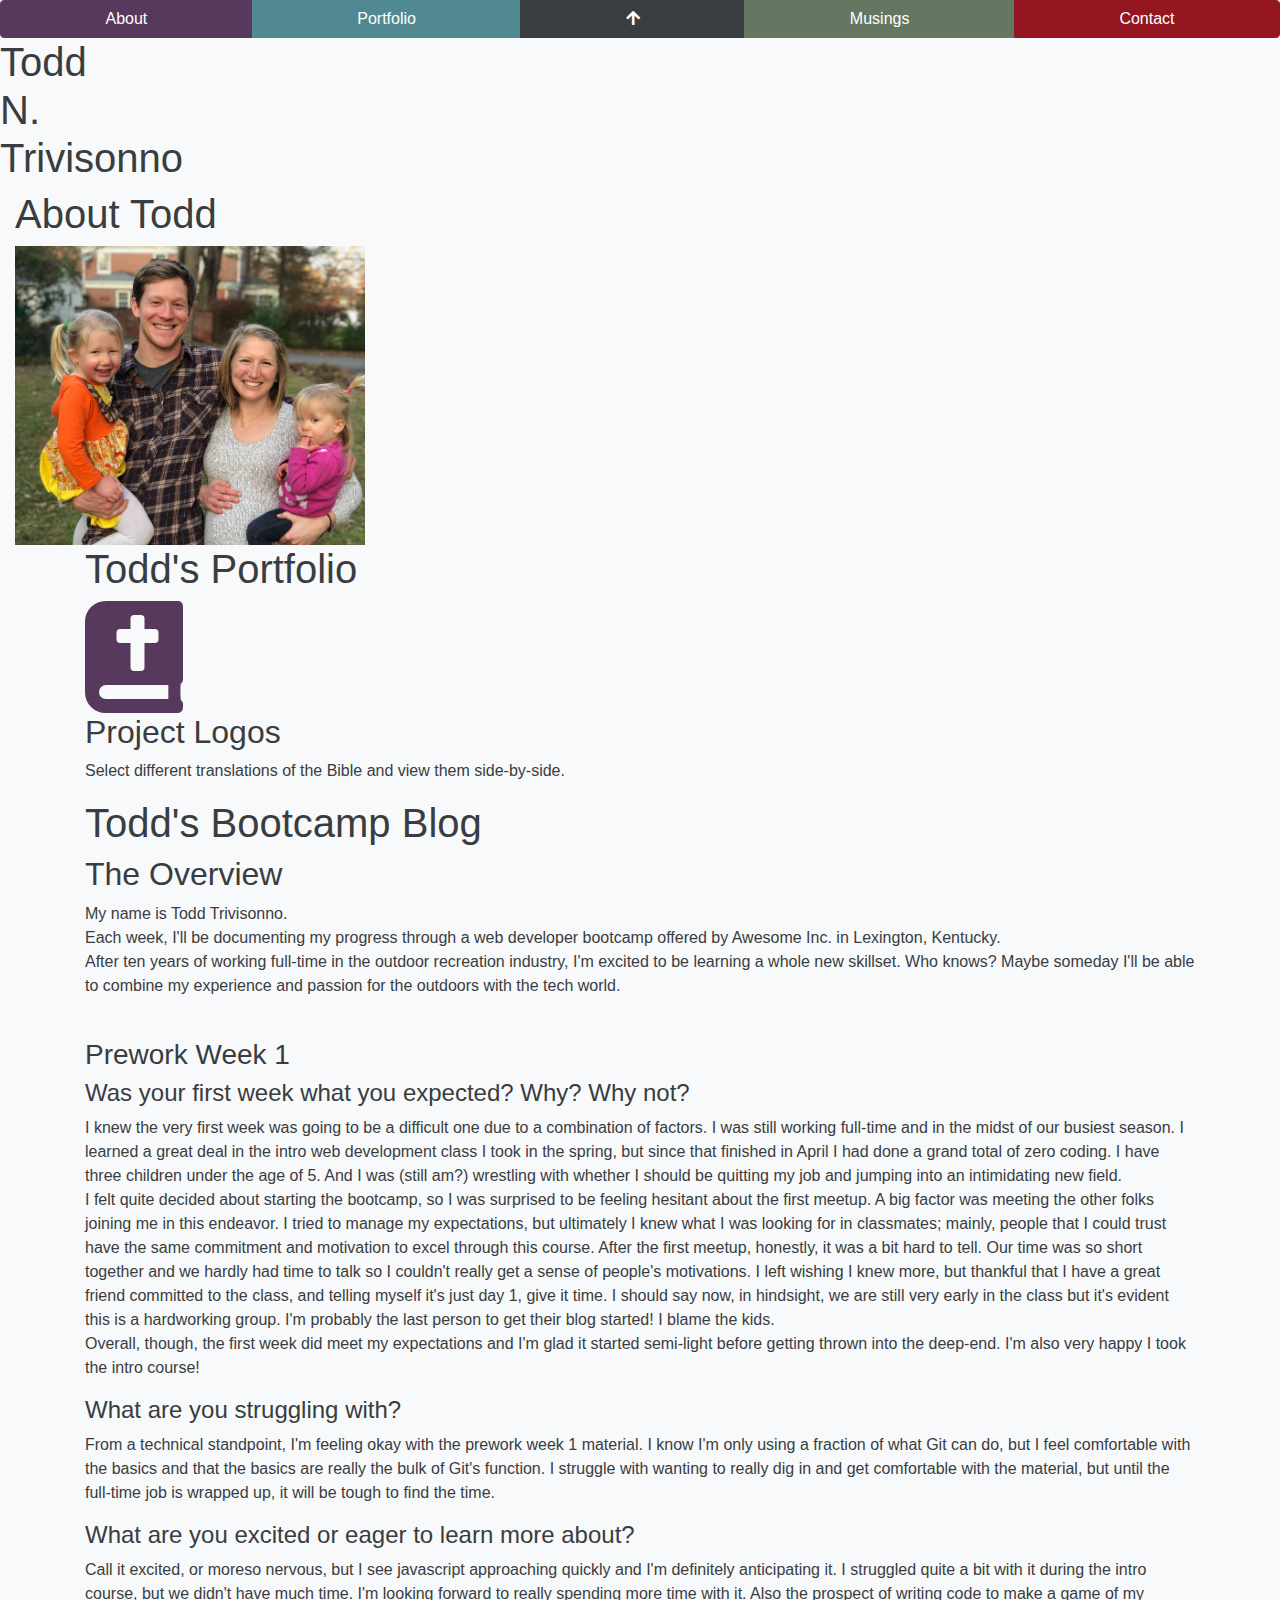
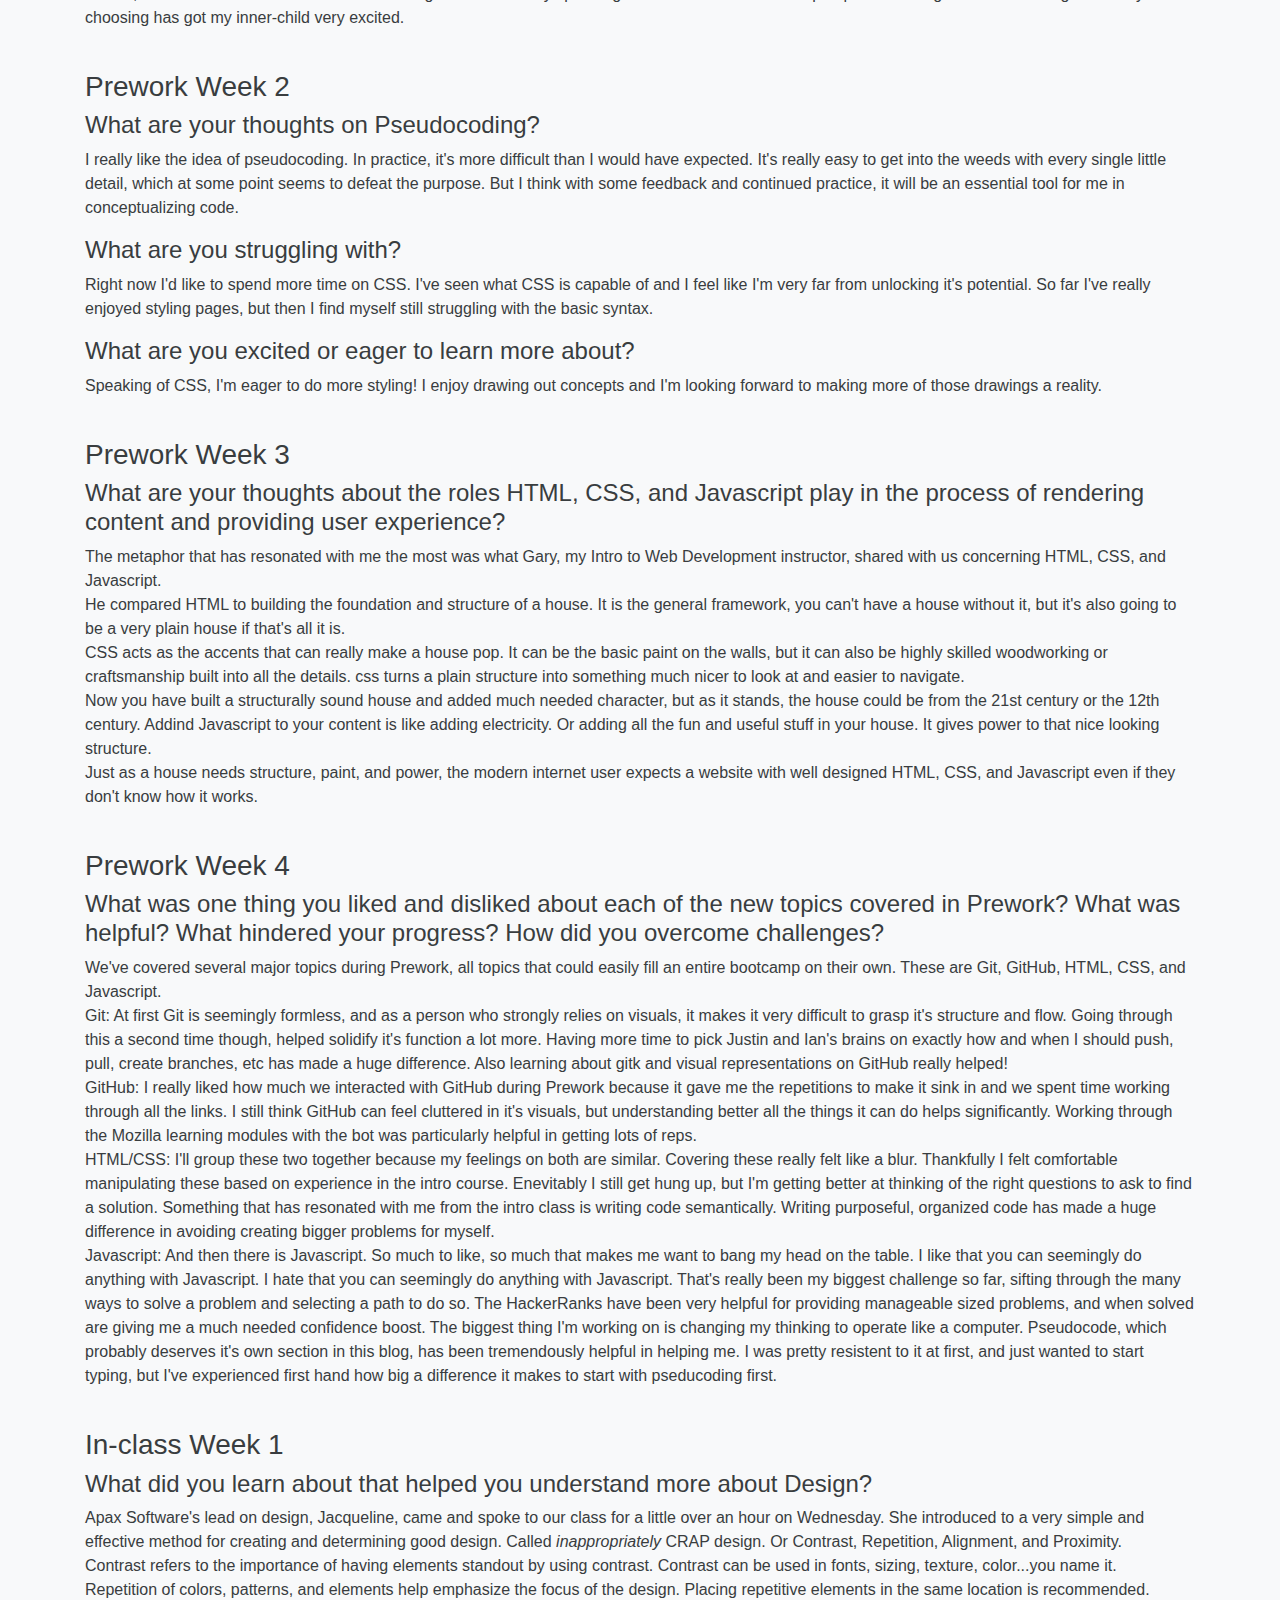
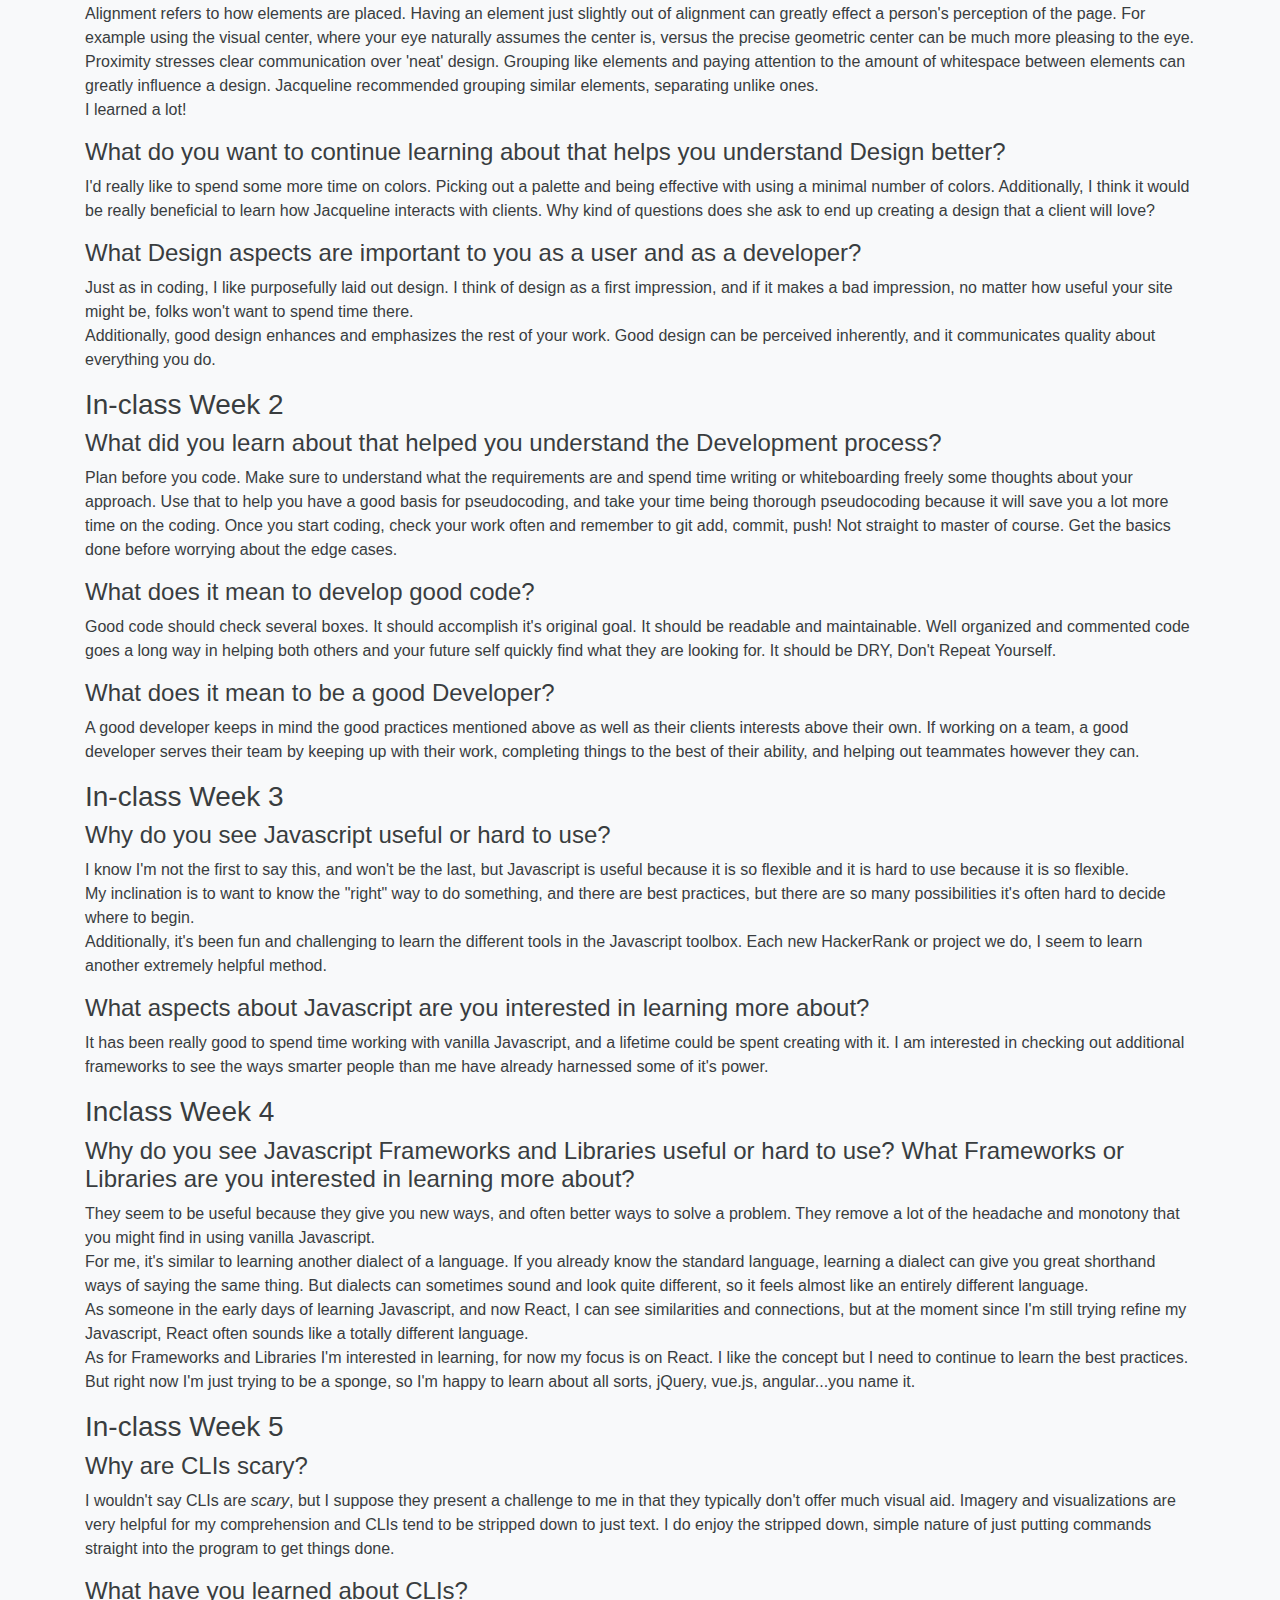
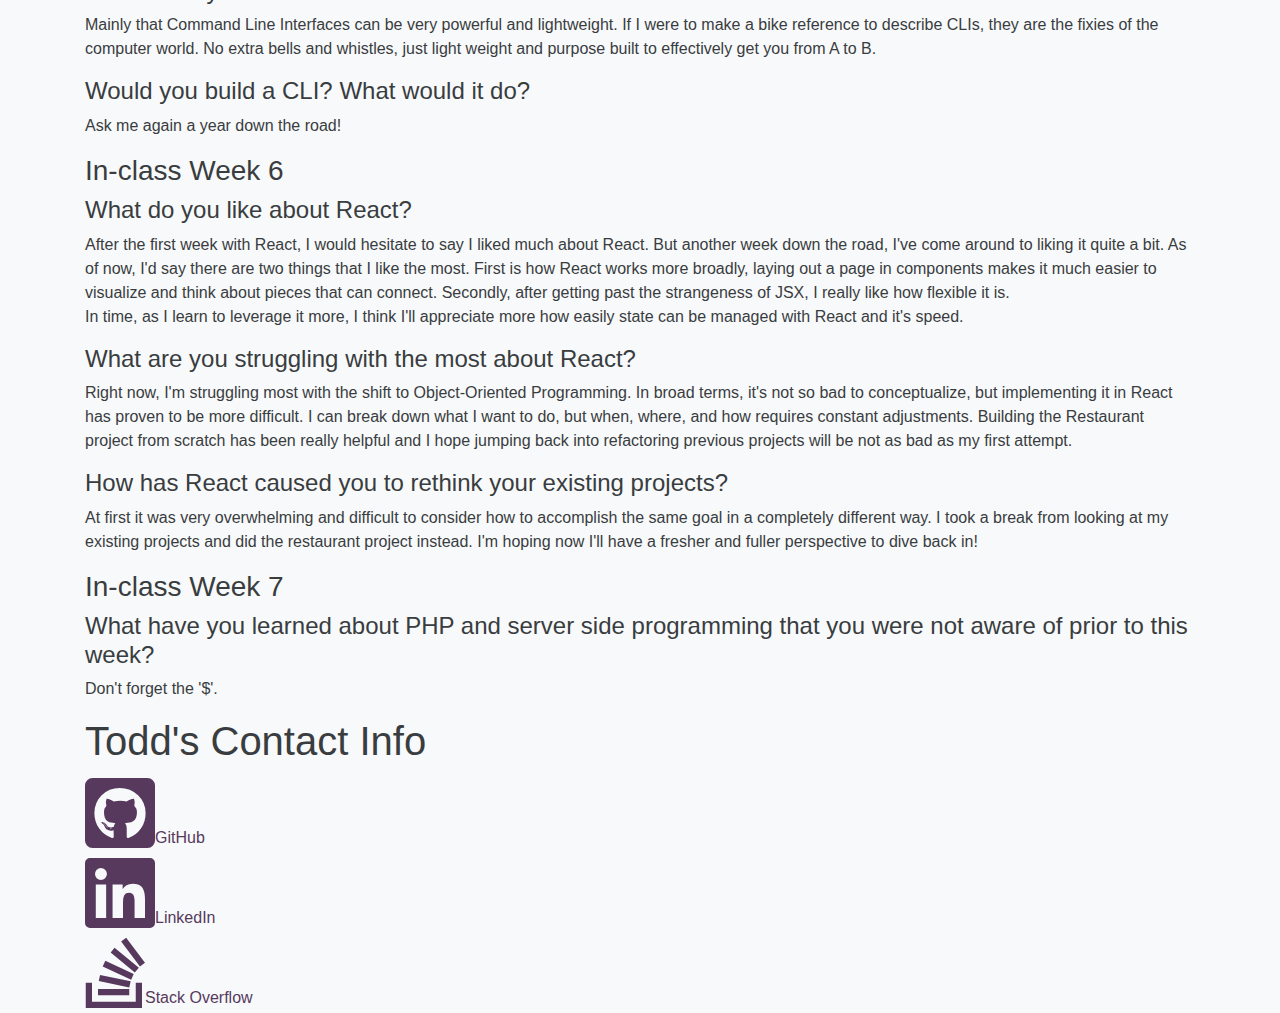
==== commit 27560114: "minor update" ====
--- a/index.html
+++ b/index.html
@@ -328,6 +328,25 @@
             At first it was very overwhelming and difficult to consider how to accomplish the same goal in a completely different way. I took a break from looking at my existing projects and did the restaurant project instead. I'm hoping now I'll have a fresher and fuller perspective to dive back in!
          </p>
 
+         <h3>In-class Week 7</h3>
+         <h4>
+            What have you learned about PHP and server side programming that you were not aware of prior to this week?
+         </h4>
+         <p>
+            Don't forget the '$'.
+         </p>
+
+
+         <!-- 
+
+         What do you want to know more about PHP and server side programming? -->
+
+         <!-- What are your thoughts about how far you have come? How has your Digital Literacy, Computational Thinking, and Adoption of Coding Culture increased?
+
+         How do you plan on continuing to grow those areas?
+
+         What are you struggling with the most in the Tech Stack so far and why? -->
+
 
          </div>
 
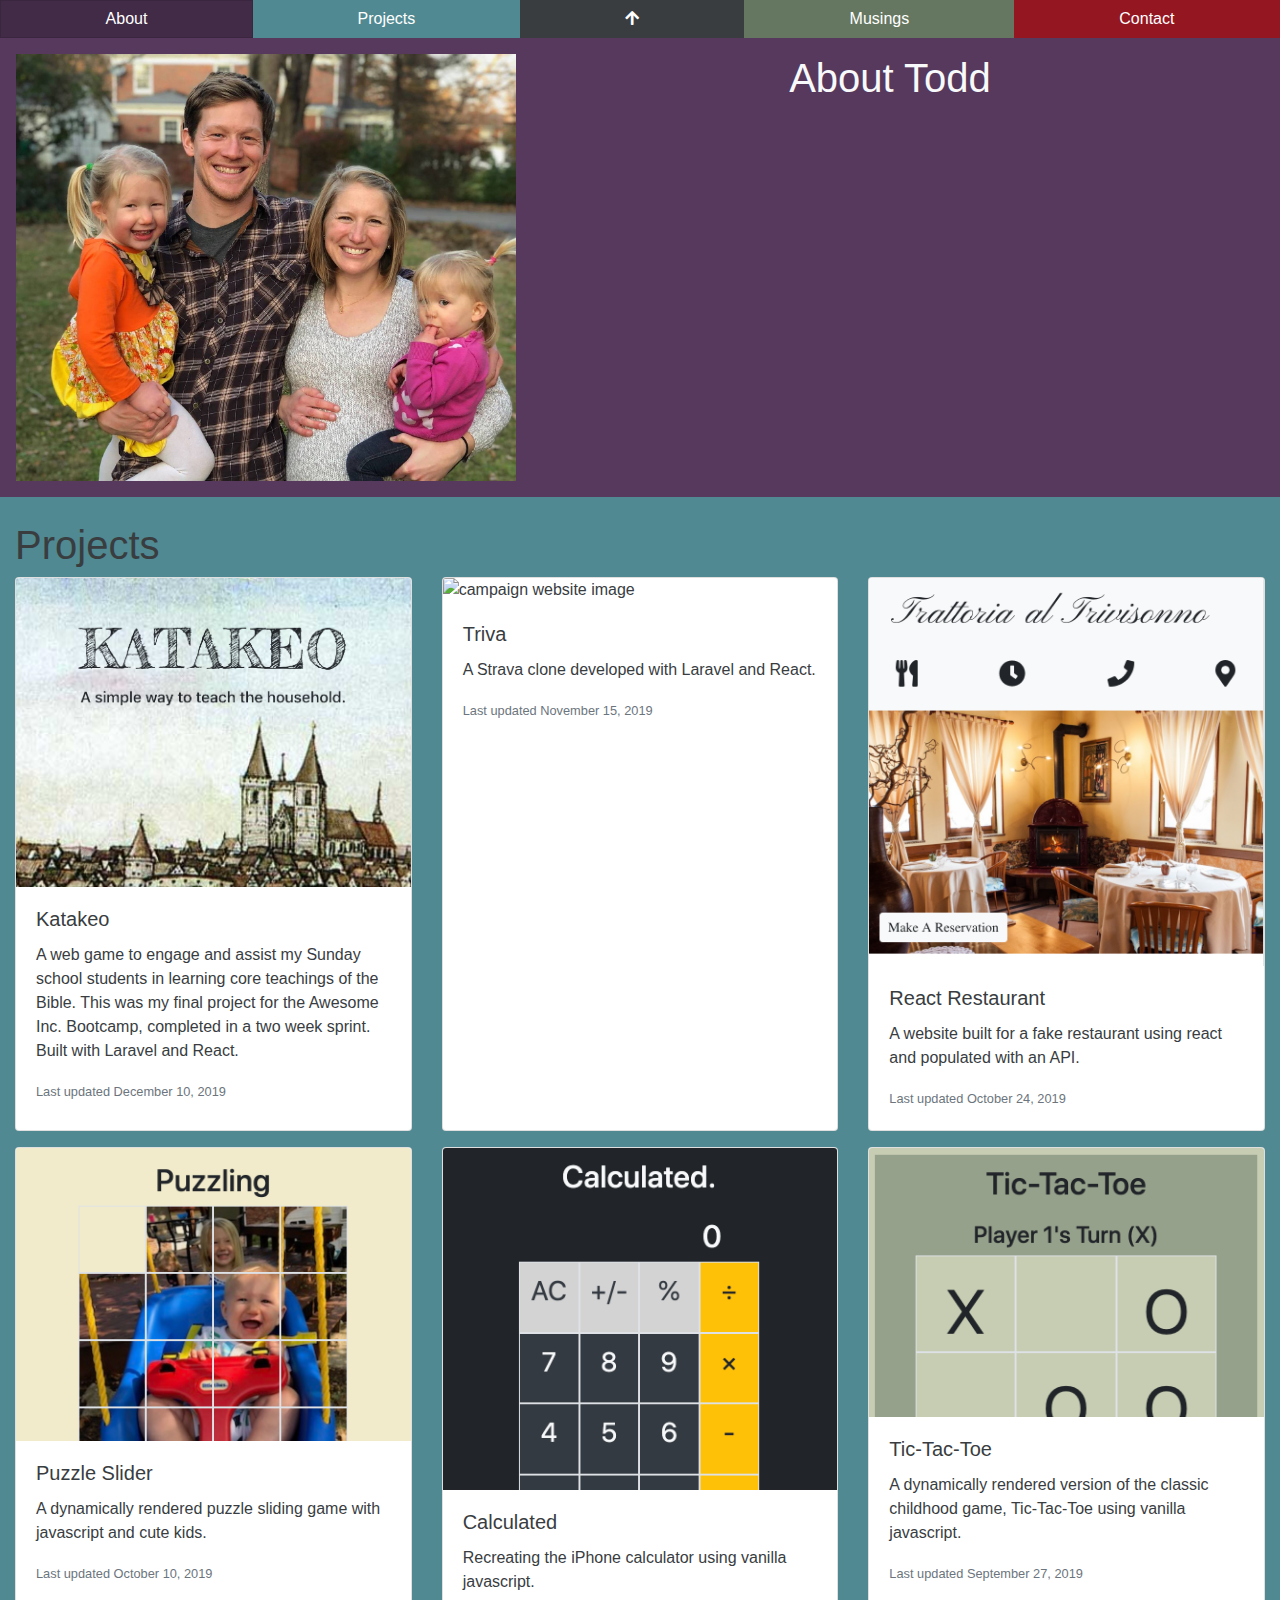
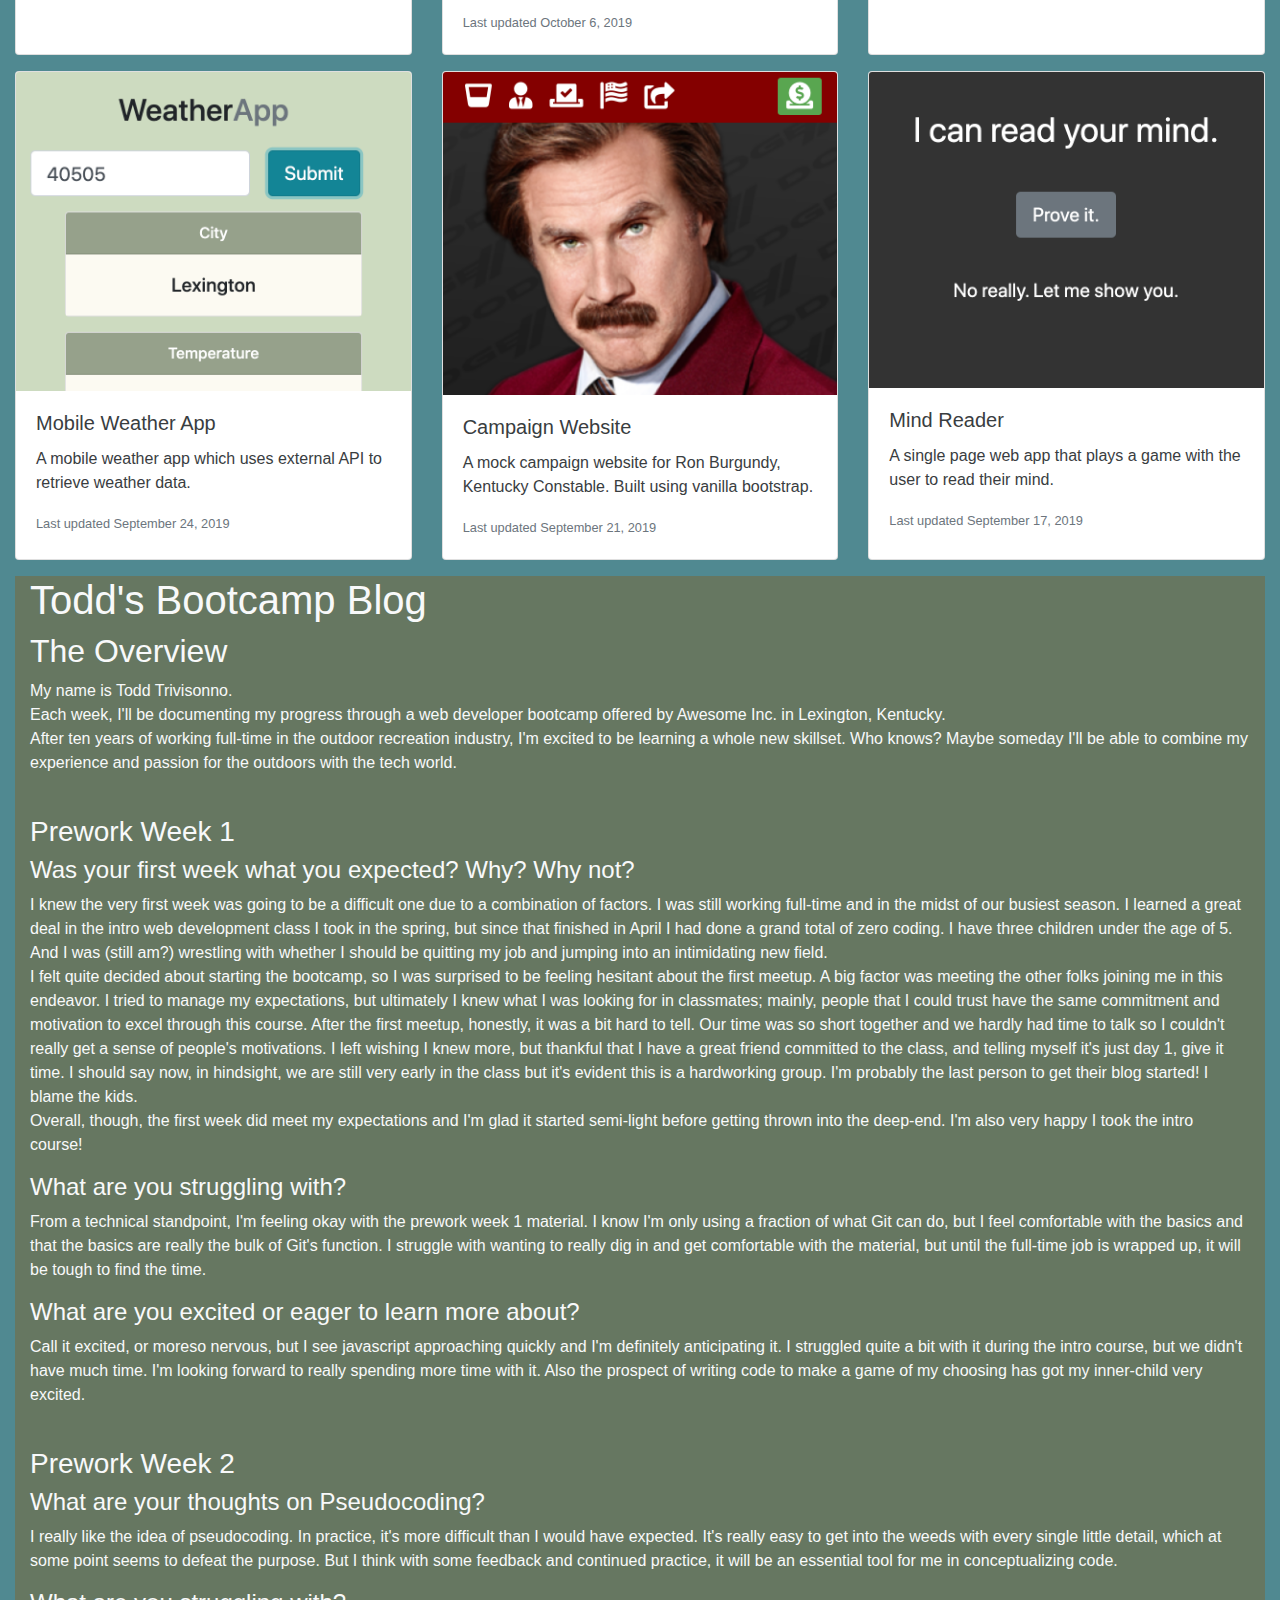
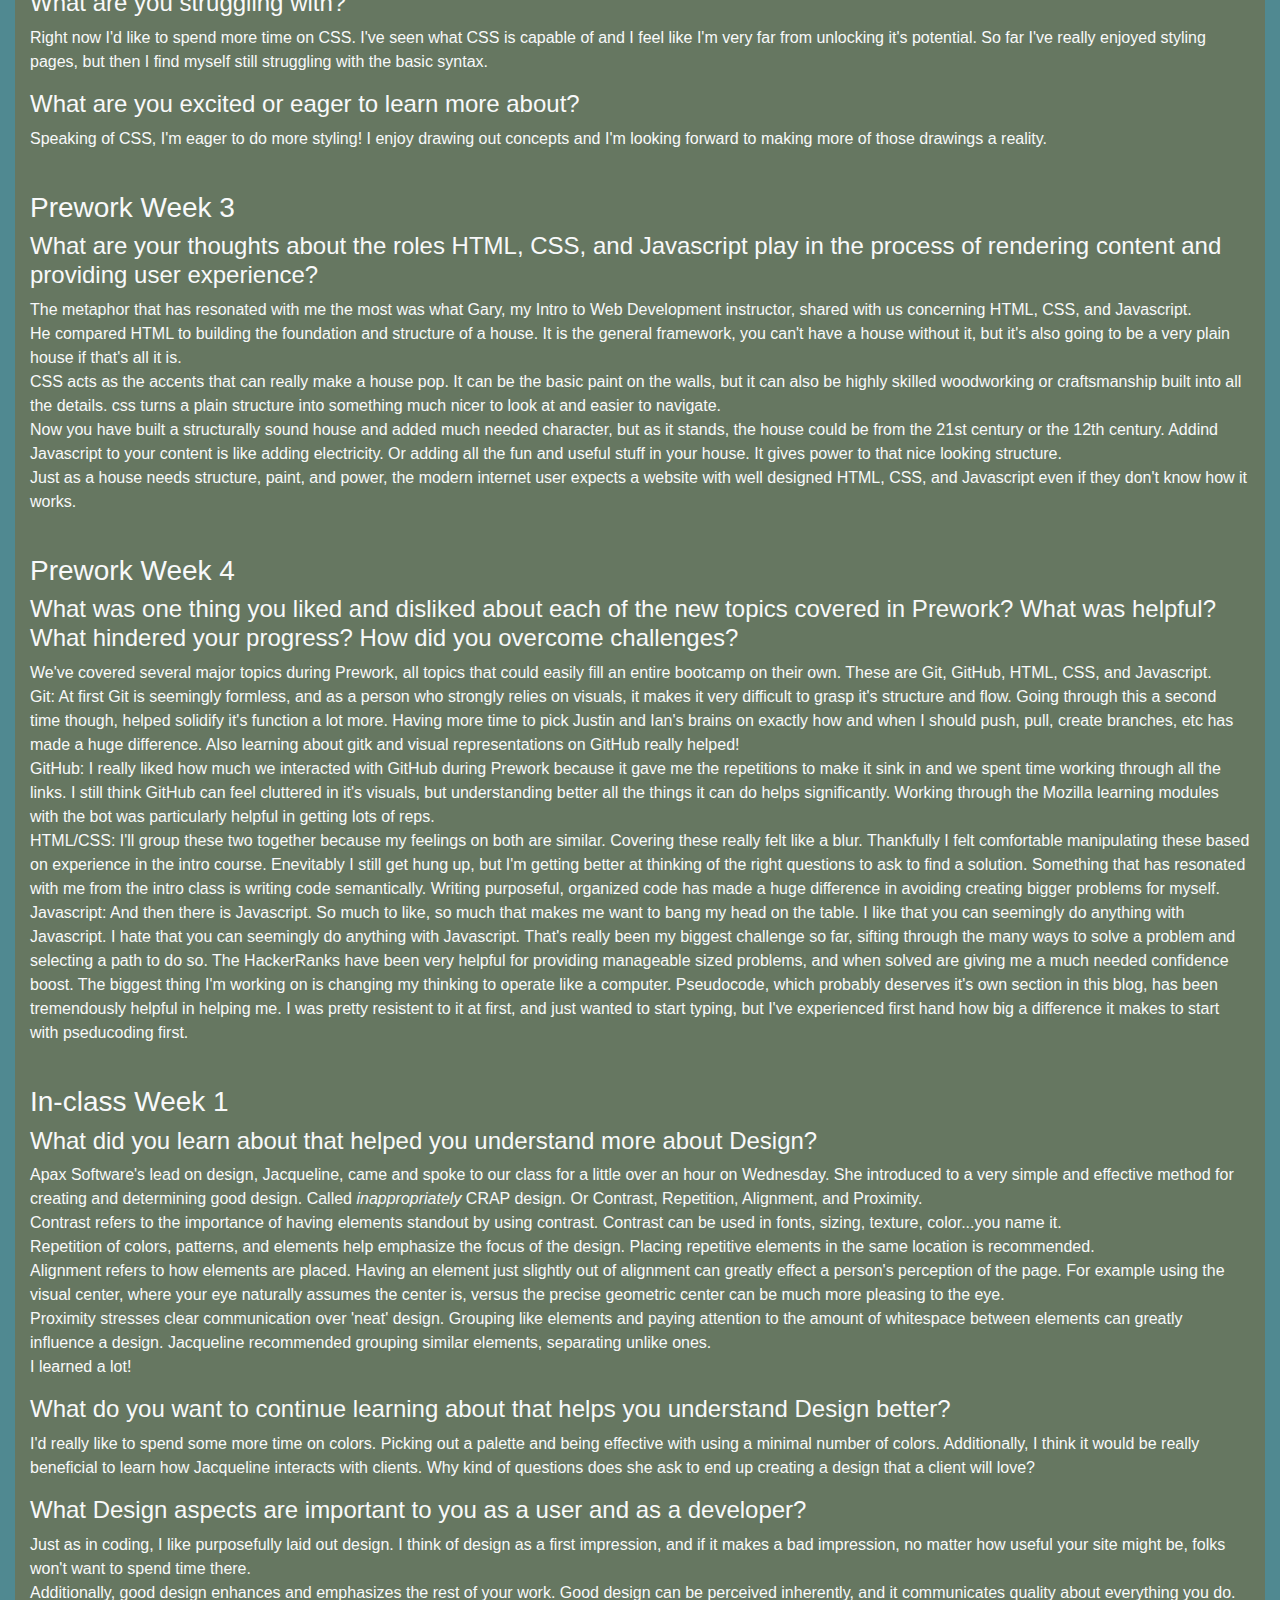
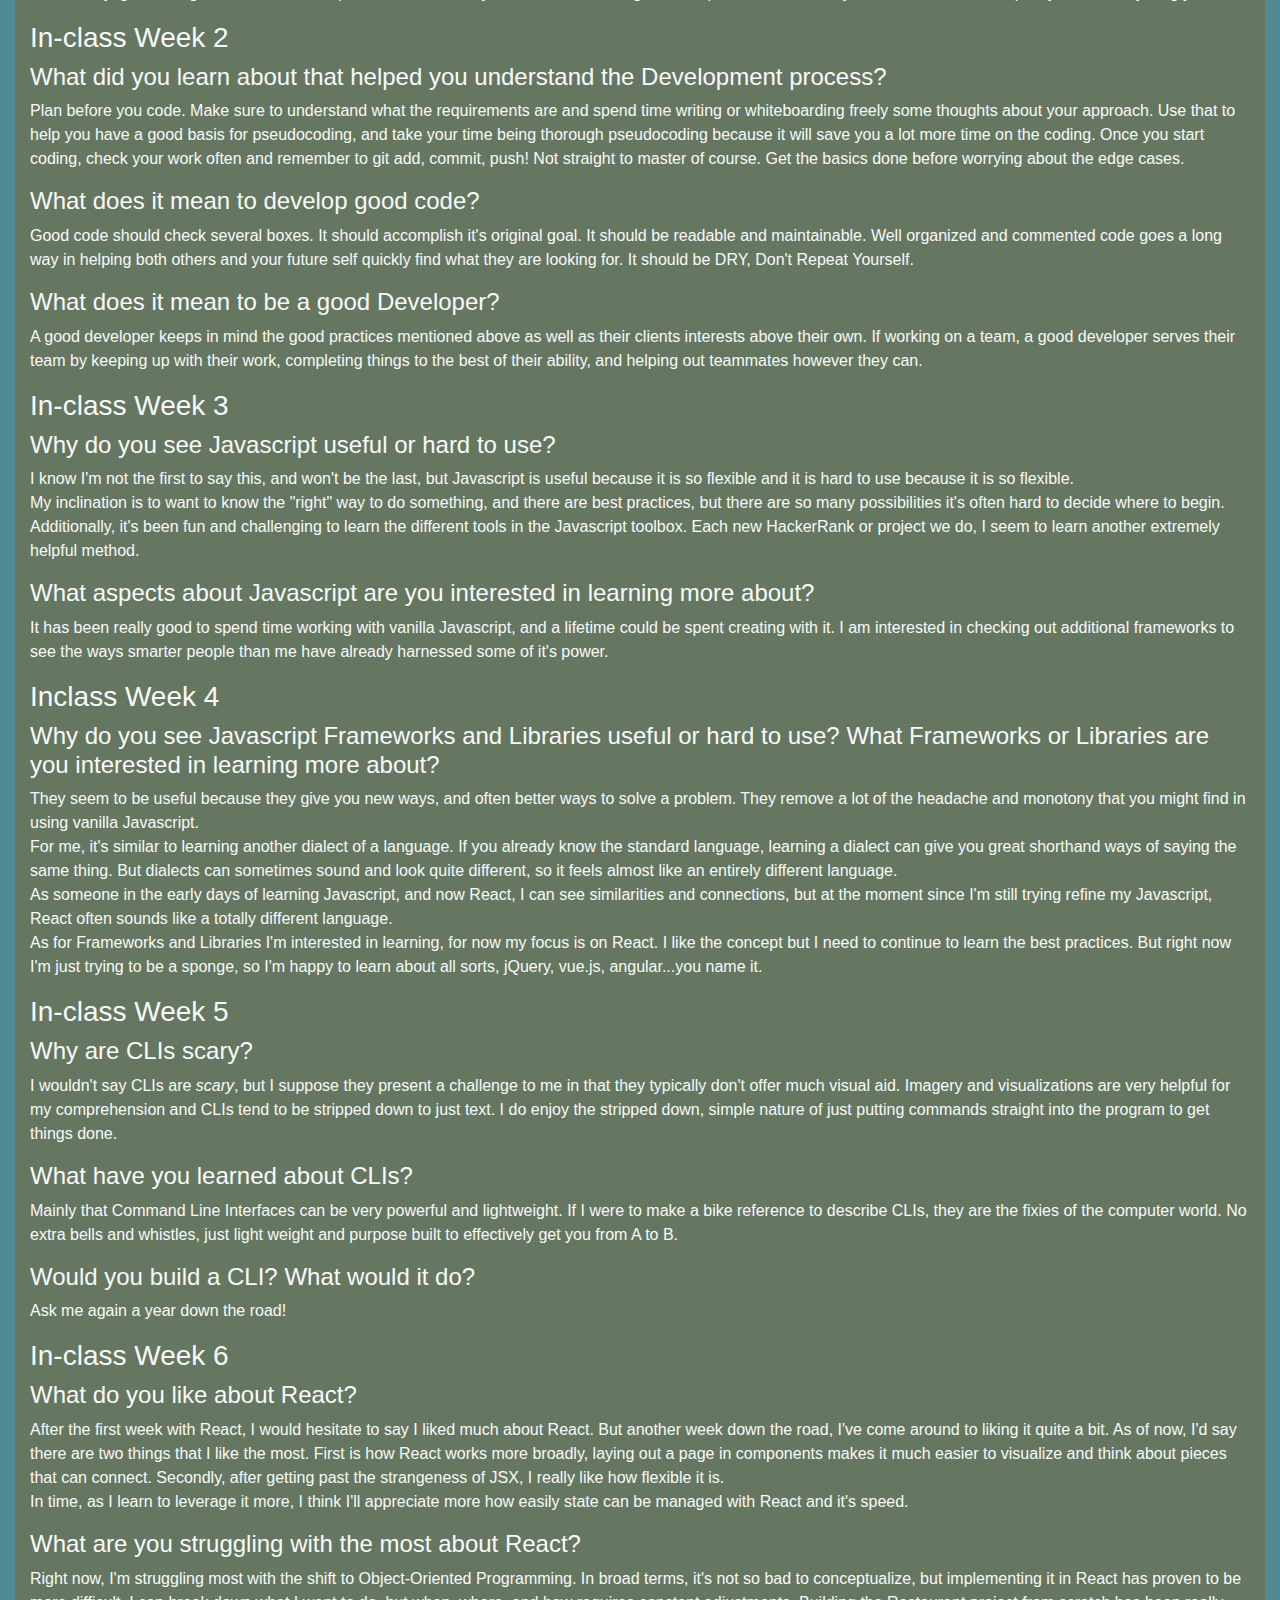
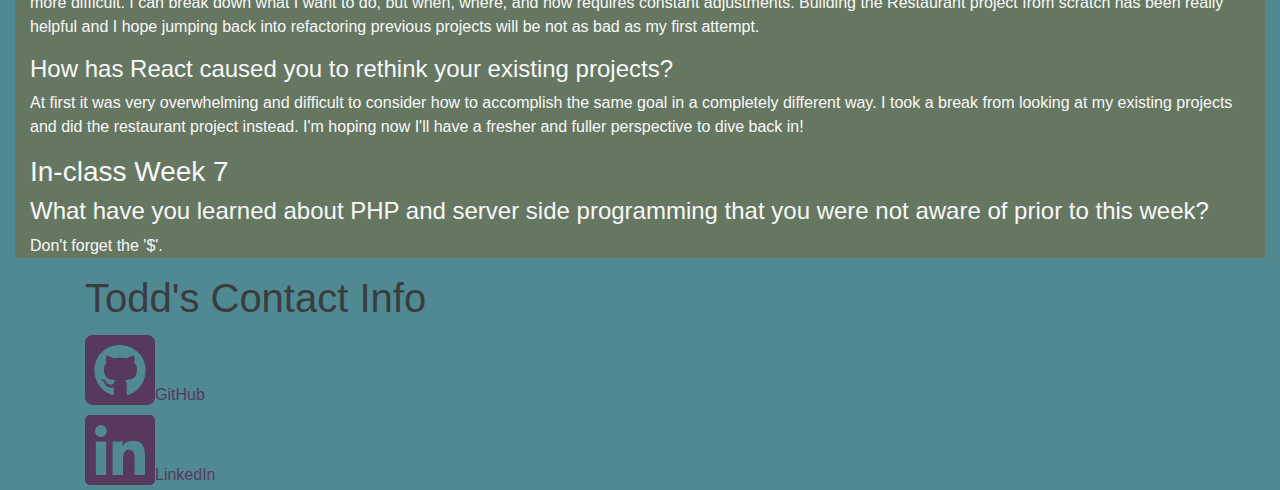
==== commit 3732e427: "update to projects and styling" ====
--- a/index.html
+++ b/index.html
@@ -19,11 +19,11 @@
          <nav class="navbar btn-group d-flex p-0 m-0">
             <!-- <button class="w-20">Apple</button>
             <button class="w-20">Sony</button> -->
-            <a class="btn btn-primary w-20" href="#about" title="About Me">About</a>
-            <a class="btn btn-success w-20" href="#portfolio" role="button" title="Portfolio">Portfolio</a>
+            <a class="btn btn-primary w-20 rounded-0" href="#about" title="About Me">About</a>
+            <a class="btn btn-success w-20" href="#portfolio" role="button" title="Portfolio">Projects</a>
             <a class="btn btn-dark w-10" href="#" role="button" title="Up-arrow"><i class="fas fa-arrow-up"></i></a>
             <a class="btn btn-secondary w-20" href="#musings" role="button" title="Musings">Musings</a>
-            <a class="btn btn-info w-20" href="#contact" role="button" title="Contact">Contact</a>
+            <a class="btn btn-info w-20 rounded-0" href="#contact" role="button" title="Contact">Contact</a>
          </nav>
       </div>
       <!-- <nav>
@@ -37,311 +37,505 @@
    </header>
 
    <main>
-      <h1>
-         Todd<br>
-         N.<br>
-         Trivisonno
-      </h1>
 
       <!-- About -->
-      <div class="container-fluid" id="about">
-         <h1>About Todd</h1>
-         <img src="img/family-photo-crop.jpeg" id="family-photo" width=350px alt="Todd's Family" />
+      <!-- <h1 class="text-center">
+         Todd N. Trivisonno
+      </h1> -->
+      <div class="container-fluid bg-primary p-3 text-light">
+         <div class="d-flex">
+            <img src="img/family-photo-crop.jpeg" id="family-photo" width=500px alt="Todd's Family" />
+            <h1 class="mx-auto" id="about">About Todd</h1>
+         </div>
       </div>
 
-      <!-- Portfolio -->
-      <div class="container" id="portfolio">
-         <h1>Todd's Portfolio</h1>
-         <a href="https://toddtrivisonno.github.io/ProjectLogos/" alt="Project Logos" target="_blank"
-            title="ProjectLogos"><i class="fas fa-bible fa-7x"></i></a>
-
-         <h2>Project Logos</h2>
-         <p>
-            Select different translations of the Bible and view them side-by-side.
-         </p>
-      </div>
-
-      <!-- Musings/Blog -->
-      <div class="container" id="musings">
-         <h1>Todd's Bootcamp Blog</h1>
-         <h2>The Overview</h2>
-         <p>
-            My name is Todd Trivisonno.<br>
-            Each week, I'll be documenting my progress through a web developer bootcamp offered by Awesome Inc. in
-            Lexington, Kentucky.<br>
-            After ten years of working full-time in the outdoor recreation industry, I'm excited to be learning a whole
-            new
-            skillset. Who knows? Maybe someday I'll be able to combine my experience and passion for the outdoors with
-            the
-            tech world.
-         </p>
-         <br>
-         <h3>Prework Week 1</h3>
-         <h4>Was your first week what you expected? Why? Why not?</h4>
-         <p>
-            I knew the very first week was going to be a difficult one due to a combination of factors. I was still
-            working
-            full-time and in the midst of our busiest season. I learned a great deal in the intro web development class
-            I
-            took in the spring, but since that finished in April I had done a grand total of zero coding. I have three
-            children under the age of 5. And I was (still am?) wrestling with whether I should be quitting my job and
-            jumping into an intimidating new field.<br>
-
-            I felt quite decided about starting the bootcamp, so I was surprised to be feeling hesitant about the first
-            meetup. A big factor was meeting the other folks joining me in this endeavor. I tried to manage my
-            expectations, but ultimately I knew what I was looking for in classmates; mainly, people that I could trust
-            have the same commitment and motivation to excel through this course. After the first meetup, honestly, it
-            was
-            a bit hard to tell. Our time was so short together and we hardly had time to talk so I couldn't really get a
-            sense of people's motivations. I left wishing I knew more, but thankful that I have a great friend committed
-            to
-            the class, and telling myself it's just day 1, give it time. I should say now, in hindsight, we are still
-            very
-            early in the class but it's evident this is a hardworking group. I'm probably the last person to get their
-            blog
-            started! I blame the kids.<br>
-
-            Overall, though, the first week did meet my expectations and I'm glad it started semi-light before getting
-            thrown into the deep-end. I'm also very happy I took the intro course!
-         </p>
-         <h4>What are you struggling with?</h4>
-         <p>
-            From a technical standpoint, I'm feeling okay with the prework week 1 material. I know I'm only using a
-            fraction of what Git can do, but I feel comfortable with the basics and that the basics are really the bulk
-            of
-            Git's function. I struggle with wanting to really dig in and get comfortable with the material, but until
-            the
-            full-time job is wrapped up, it will be tough to find the time.
-         </p>
-         <h4>What are you excited or eager to learn more about?</h4>
-         <p>
-            Call it excited, or moreso nervous, but I see javascript approaching quickly and I'm definitely anticipating
-            it. I struggled quite a bit with it during the intro course, but we didn't have much time. I'm looking
-            forward
-            to really spending more time with it. Also the prospect of writing code to make a game of my choosing has
-            got
-            my inner-child very excited.
-         </p>
-         <br>
-         <h3>Prework Week 2</h3>
-         <h4>What are your thoughts on Pseudocoding?</h4>
-         <p>
-            I really like the idea of pseudocoding. In practice, it's more difficult than I would have expected. It's
-            really easy to get into the weeds with every single little detail, which at some point seems to defeat the
-            purpose. But I think with some feedback and continued practice, it will be an essential tool for me in
-            conceptualizing code.
-         </p>
-         <h4>What are you struggling with?</h4>
-         <p>
-            Right now I'd like to spend more time on CSS. I've seen what CSS is capable of and I feel like I'm very far
-            from unlocking it's potential. So far I've really enjoyed styling pages, but then I find myself still
-            struggling with the basic syntax.
-         </p>
-         <h4>What are you excited or eager to learn more about?</h4>
-         <p>
-            Speaking of CSS, I'm eager to do more styling! I enjoy drawing out concepts and I'm looking forward to
-            making
-            more of those drawings a reality.
-         </p>
-         <br>
-         <h3>Prework Week 3</h3>
-         <h4>What are your thoughts about the roles HTML, CSS, and Javascript play in the process of rendering content
-            and
-            providing user experience?</h4>
-         <p>
-            The metaphor that has resonated with me the most was what Gary, my Intro to Web Development instructor,
-            shared
-            with us concerning HTML, CSS, and Javascript.<br>
-            He compared HTML to building the foundation and structure of a house. It is the general framework, you can't
-            have a house without it, but it's also going to be a very plain house if that's all it is.<br>
-            CSS acts as the accents that can really make a house pop. It can be the basic paint on the walls, but it can
-            also be highly skilled woodworking or craftsmanship built into all the details. css turns a plain structure
-            into something much nicer to look at and easier to navigate.<br>
-            Now you have built a structurally sound house and added much needed character, but as it stands, the house
-            could be from the 21st century or the 12th century. Addind Javascript to your content is like adding
-            electricity. Or adding all the fun and useful stuff in your house. It gives power to that nice looking
-            structure.<br>
-            Just as a house needs structure, paint, and power, the modern internet user expects a website with well
-            designed HTML, CSS, and Javascript even if they don't know how it works.
-         </p>
-         <br>
-         <h3>Prework Week 4</h3>
-         <h4>What was one thing you liked and disliked about each of the new topics covered in Prework? What was
-            helpful?
-            What hindered your progress? How did you overcome challenges?
-         </h4>
-         <p>
-            We've covered several major topics during Prework, all topics that could easily fill an entire bootcamp on
-            their own. These are Git, GitHub, HTML, CSS, and Javascript.<br>
-            Git: At first Git is seemingly formless, and as a person who strongly relies on visuals, it makes it very
-            difficult to grasp it's structure and flow. Going through this a second time though, helped solidify it's
-            function a lot more. Having more time to pick Justin and Ian's brains on exactly how and when I should push,
-            pull, create branches, etc has made a huge difference. Also learning about gitk and visual representations
-            on
-            GitHub really helped! <br>
-            GitHub: I really liked how much we interacted with GitHub during Prework because it gave me the repetitions
-            to
-            make it sink in and we spent time working through all the links. I still think GitHub can feel cluttered in
-            it's visuals, but understanding better all the things it can do helps significantly. Working through the
-            Mozilla learning modules with the bot was particularly helpful in getting lots of reps. <br>
-            HTML/CSS: I'll group these two together because my feelings on both are similar. Covering these really felt
-            like a blur. Thankfully I felt comfortable manipulating these based on experience in the intro course.
-            Enevitably I still get hung up, but I'm getting better at thinking of the right questions to ask to find a
-            solution. Something that has resonated with me from the intro class is writing code semantically. Writing
-            purposeful, organized code has made a huge difference in avoiding creating bigger problems for myself. <br>
-            Javascript: And then there is Javascript. So much to like, so much that makes me want to bang my head on the
-            table. I like that you can seemingly do anything with Javascript. I hate that you can seemingly do anything
-            with Javascript. That's really been my biggest challenge so far, sifting through the many ways to solve a
-            problem and selecting a path to do so. The HackerRanks have been very helpful for providing manageable sized
-            problems, and when solved are giving me a much needed confidence boost. The biggest thing I'm working on is
-            changing my thinking to operate like a computer. Pseudocode, which probably deserves it's own section in
-            this
-            blog, has been tremendously helpful in helping me. I was pretty resistent to it at first, and just wanted to
-            start typing, but I've experienced first hand how big a difference it makes to start with pseducoding first.
-         </p>
-         <br>
-         <h3>In-class Week 1</h3>
-         <h4>What did you learn about that helped you understand more about Design?</h4>
-         <p>
-            Apax Software's lead on design, Jacqueline, came and spoke to our class for a little over an hour on
-            Wednesday.
-            She introduced to a very simple and effective method for creating and determining good design. Called
-            <em>inappropriately</em> CRAP design. Or Contrast, Repetition, Alignment, and Proximity.<br>
-            Contrast refers to the importance of having elements standout by using contrast. Contrast can be used in
-            fonts,
-            sizing, texture, color...you name it. <br>
-            Repetition of colors, patterns, and elements help emphasize the focus of the design. Placing repetitive
-            elements in the same location is recommended.<br>
-            Alignment refers to how elements are placed. Having an element just slightly out of alignment can greatly
-            effect a person's perception of the page. For example using the visual center, where your eye naturally
-            assumes
-            the center is, versus the precise geometric center can be much more pleasing to the eye.<br>
-            Proximity stresses clear communication over 'neat' design. Grouping like elements and paying attention to
-            the
-            amount of whitespace between elements can greatly influence a design. Jacqueline recommended grouping
-            similar
-            elements, separating unlike ones.<br>
-            I learned a lot!
-         </p>
-
-         <h4>What do you want to continue learning about that helps you understand Design better?</h4>
-         <p>
-            I'd really like to spend some more time on colors. Picking out a palette and being effective with using a
-            minimal number of colors. Additionally, I think it would be really beneficial to learn how Jacqueline
-            interacts
-            with clients. Why kind of questions does she ask to end up creating a design that a client will love?
-         </p>
-
-         <h4>What Design aspects are important to you as a user and as a developer?
-         </h4>
-         <p>
-            Just as in coding, I like purposefully laid out design. I think of design as a first impression, and if it
-            makes a bad impression, no matter how useful your site might be, folks won't want to spend time there.<br>
-            Additionally, good design enhances and emphasizes the rest of your work. Good design can be perceived
-            inherently, and it communicates quality about everything you do.
-         </p>
-
-         <h3>In-class Week 2</h3>
-         <h4>What did you learn about that helped you understand the Development process?
-         </h4>
-         <p>
-            Plan before you code. Make sure to understand what the requirements are and spend time writing or whiteboarding freely some thoughts about your approach. Use that to help you have a good basis for pseudocoding, and take your time being thorough pseudocoding because it will save you a lot more time on the coding. Once you start coding, check your work often and remember to git add, commit, push! Not straight to master of course. Get the basics done before worrying about the edge cases.
-         </p>
-         <h4>
-            What does it mean to develop good code?
-         </h4>
-         <p>
-            Good code should check several boxes. It should accomplish it's original goal. It should be readable and maintainable. Well organized and commented code goes a long way in helping both others and your future self quickly find what they are looking for. It should be DRY, Don't Repeat Yourself.
-            </p>
-         <h4>
-            What does it mean to be a good Developer?
-         </h4>
-         <p>
-            A good developer keeps in mind the good practices mentioned above as well as their clients interests above their own. If working on a team, a good developer serves their team by keeping up with their work, completing things to the best of their ability, and helping out teammates however they can.
-         </p>
-
-         <h3>In-class Week 3</h3>
-         <h4>
-            Why do you see Javascript useful or hard to use?
-         </h4>
-         <p>
-            I know I'm not the first to say this, and won't be the last, but Javascript is useful because it is so flexible and it is hard to use because it is so flexible.<br>
-            My inclination is to want to know the "right" way to do something, and there are best practices, but there are so many possibilities it's often hard to decide where to begin.<br>
-            Additionally, it's been fun and challenging to learn the different tools in the Javascript toolbox. Each new HackerRank or project we do, I seem to learn another extremely helpful method.
-         </p>
-         <h4>
-            What aspects about Javascript are you interested in learning more about?
-          </h4>
-         <p>
-            It has been really good to spend time working with vanilla Javascript, and a lifetime could be spent creating with it. I am interested in checking out additional frameworks to see the ways smarter people than me have already harnessed some of it's power.
-         </p>
-
-         <h3>Inclass Week 4</h3>
-         <h4>
-            Why do you see Javascript Frameworks and Libraries useful or hard to use? What Frameworks or Libraries are you interested in learning more about?
-         </h4>
-         <p>
-            They seem to be useful because they give you new ways, and often better ways to solve a problem. They remove a lot of the headache and monotony that you might find in using vanilla Javascript.<br>
-            For me, it's similar to learning another dialect of a language. If you already know the standard language, learning a dialect can give you great shorthand ways of saying the same thing. But dialects can sometimes sound and look quite different, so it feels almost like an entirely different language.<br>
-            As someone in the early days of learning Javascript, and now React, I can see similarities and connections, but at the moment since I'm still trying refine my Javascript, React often sounds like a totally different language.<br>
-            As for Frameworks and Libraries I'm interested in learning, for now my focus is on React. I like the concept but I need to continue to learn the best practices. But right now I'm just trying to be a sponge, so I'm happy to learn about all sorts, jQuery, vue.js, angular...you name it.
-         </p>
-
-         <h3>In-class Week 5</h3>
-         <h4>
-            Why are CLIs scary?
-         </h4>
-         <p>
-            I wouldn't say CLIs are <em>scary</em>, but I suppose they present a challenge to me in that they typically don't offer much visual aid. Imagery and visualizations are very helpful for my comprehension and CLIs tend to be stripped down to just text. I do enjoy the stripped down, simple nature of just putting commands straight into the program to get things done.
-         </p>
-         <h4>
-            What have you learned about CLIs?
-         </h4>
-         <p>
-            Mainly that Command Line Interfaces can be very powerful and lightweight. If I were to make a bike reference to describe CLIs, they are the fixies of the computer world. No extra bells and whistles, just light weight and purpose built to effectively get you from A to B. 
-         </p>
-         <h4>
-            Would you build a CLI? What would it do?
-         </h4>
-         <p>
-            Ask me again a year down the road!
-         </p>
-
-         <h3>In-class Week 6</h3>
-         <h4>
-            What do you like about React?
-         </h4>
-         <p>
-            After the first week with React, I would hesitate to say I liked much about React. But another week down the road, I've come around to liking it quite a bit. As of now, I'd say there are two things that I like the most. First is how React works more broadly, laying out a page in components makes it much easier to visualize and think about pieces that can connect. Secondly, after getting past the strangeness of JSX, I really like how flexible it is.<br>
-            In time, as I learn to leverage it more, I think I'll appreciate more how easily state can be managed with React and it's speed.
-         </p>
-         <h4>
-            What are you struggling with the most about React?
-         </h4>
-         <p>
-            Right now, I'm struggling most with the shift to Object-Oriented Programming. In broad terms, it's not so bad to conceptualize, but implementing it in React has proven to be more difficult. I can break down what I want to do, but when, where, and how requires constant adjustments. Building the Restaurant project from scratch has been really helpful and I hope jumping back into refactoring previous projects will be not as bad as my first attempt.
-         </p>
-         <h4>
-            How has React caused you to rethink your existing projects?
-         </h4>
-         <p>
-            At first it was very overwhelming and difficult to consider how to accomplish the same goal in a completely different way. I took a break from looking at my existing projects and did the restaurant project instead. I'm hoping now I'll have a fresher and fuller perspective to dive back in!
-         </p>
-
-         <h3>In-class Week 7</h3>
-         <h4>
-            What have you learned about PHP and server side programming that you were not aware of prior to this week?
-         </h4>
-         <p>
-            Don't forget the '$'.
-         </p>
-
-
-         <!-- 
+      <!-- Projects -->
+      <div class="container-fluid bg-success">
+         <br id="projects">
+         <h1>Projects</h1>
+
+         <!-- <div class="card mb-3" style="max-width: 540px;">
+            <div class="row no-gutters">
+               <div class="col-md-4">
+                  <img src="img/Katakeo_card_img.png" class="card-img" alt="...">
+               </div>
+               <div class="col-md-8">
+                  <div class="card-body">
+                     <h5 class="card-title">Katakeo</h5>
+                     <p class="card-text">This is my final project for the bootcamp. This version was completed in a two week sprint.</p>
+                     <p class="card-text"><small class="text-muted">Last updated December 10, 2019</small></p>
+                  </div>
+               </div>
+            </div>
+         </div> -->
+
+         <div class="card-deck pb-3">
+            <div class="card">
+               <img src="img/Katakeo_card_img.png" class="card-img-top" alt="katakeo image">
+               <div class="card-body">
+                  <h5 class="card-title">Katakeo</h5>
+                  <p class="card-text">A web game to engage and assist my Sunday school students in learning core
+                     teachings of the Bible. This was my final project for the Awesome Inc. Bootcamp, completed in a two
+                     week sprint. Built with Laravel and React.</p>
+                  <p class="card-text"><small class="text-muted">Last updated December 10, 2019</small></p>
+               </div>
+            </div>
+
+            <div class="card">
+               <img src="img/triva_screenshot.png" class="card-img-top" alt="campaign website image">
+               <div class="card-body">
+                  <h5 class="card-title">Triva</h5>
+                  <p class="card-text">A Strava clone developed with Laravel and React.</p>
+                  <p class="card-text"><small class="text-muted">Last updated November 15, 2019</small></p>
+               </div>
+            </div>
+
+            <div class="card">
+               <img src="img/react_restaurant.png" class="card-img-top" alt="katakeo image">
+               <div class="card-body">
+                  <h5 class="card-title">React Restaurant</h5>
+                  <p class="card-text">A website built for a fake restaurant using react and populated with an API.</p>
+                  <p class="card-text"><small class="text-muted">Last updated October 24, 2019</small></p>
+               </div>
+            </div>
+         </div>
+
+         <div class="card-deck pb-3">
+            <div class="card">
+               <img src="img/puzzle_slider.png" class="card-img-top" alt="katakeo image">
+               <div class="card-body">
+                  <h5 class="card-title">Puzzle Slider</h5>
+                  <p class="card-text">A dynamically rendered puzzle sliding game with javascript and cute kids.</p>
+                  <p class="card-text"><small class="text-muted">Last updated October 10, 2019</small></p>
+               </div>
+            </div>
+
+            <div class="card">
+               <img src="img/calculated.png" class="card-img-top" alt="katakeo image">
+               <div class="card-body">
+                  <h5 class="card-title">Calculated</h5>
+                  <p class="card-text">Recreating the iPhone calculator using vanilla javascript.</p>
+                  <p class="card-text"><small class="text-muted">Last updated October 6, 2019</small></p>
+               </div>
+            </div>
+
+            <div class="card">
+               <img src="img/tic_tac_toe.png" class="card-img-top" alt="katakeo image">
+               <div class="card-body">
+                  <h5 class="card-title">Tic-Tac-Toe</h5>
+                  <p class="card-text">A dynamically rendered version of the classic childhood game, Tic-Tac-Toe using vanilla javascript.</p>
+                  <p class="card-text"><small class="text-muted">Last updated September 27, 2019</small></p>
+               </div>
+            </div>
+         </div>
+
+         <div class="card-deck pb-3">
+            <div class="card">
+               <img src="img/mobile_weather_app.png" class="card-img-top" alt="katakeo image">
+               <div class="card-body">
+                  <h5 class="card-title">Mobile Weather App</h5>
+                  <p class="card-text">A mobile weather app which uses external API to retrieve weather data.</p>
+                  <p class="card-text"><small class="text-muted">Last updated September 24, 2019</small></p>
+               </div>
+            </div>
+
+            <div class="card">
+               <img src="img/campaign_image.png" class="card-img-top" alt="campaign website image">
+               <div class="card-body">
+                  <h5 class="card-title">Campaign Website</h5>
+                  <p class="card-text">A mock campaign website for Ron Burgundy, Kentucky Constable. Built using vanilla
+                     bootstrap.</p>
+                  <p class="card-text"><small class="text-muted">Last updated September 21, 2019</small></p>
+               </div>
+            </div>
+
+            <div class="card">
+               <img src="img/mind_reader.png" class="card-img-top" alt="katakeo image">
+               <div class="card-body">
+                  <h5 class="card-title">Mind Reader</h5>
+                  <p class="card-text">A single page web app that plays a game with the user to read their mind.</p>
+                  <p class="card-text"><small class="text-muted">Last updated September 17, 2019</small></p>
+               </div>
+            </div>
+         </div>
+
+         <!-- Musings/Blog -->
+         <div class="container-fluid bg-secondary text-light" id="musings">
+            <h1>Todd's Bootcamp Blog</h1>
+            <h2>The Overview</h2>
+            <p>
+               My name is Todd Trivisonno.<br>
+               Each week, I'll be documenting my progress through a web developer bootcamp offered by Awesome Inc. in
+               Lexington, Kentucky.<br>
+               After ten years of working full-time in the outdoor recreation industry, I'm excited to be learning a
+               whole
+               new
+               skillset. Who knows? Maybe someday I'll be able to combine my experience and passion for the outdoors
+               with
+               the
+               tech world.
+            </p>
+            <br>
+            <h3>Prework Week 1</h3>
+            <h4>Was your first week what you expected? Why? Why not?</h4>
+            <p>
+               I knew the very first week was going to be a difficult one due to a combination of factors. I was still
+               working
+               full-time and in the midst of our busiest season. I learned a great deal in the intro web development
+               class
+               I
+               took in the spring, but since that finished in April I had done a grand total of zero coding. I have
+               three
+               children under the age of 5. And I was (still am?) wrestling with whether I should be quitting my job and
+               jumping into an intimidating new field.<br>
+
+               I felt quite decided about starting the bootcamp, so I was surprised to be feeling hesitant about the
+               first
+               meetup. A big factor was meeting the other folks joining me in this endeavor. I tried to manage my
+               expectations, but ultimately I knew what I was looking for in classmates; mainly, people that I could
+               trust
+               have the same commitment and motivation to excel through this course. After the first meetup, honestly,
+               it
+               was
+               a bit hard to tell. Our time was so short together and we hardly had time to talk so I couldn't really
+               get a
+               sense of people's motivations. I left wishing I knew more, but thankful that I have a great friend
+               committed
+               to
+               the class, and telling myself it's just day 1, give it time. I should say now, in hindsight, we are still
+               very
+               early in the class but it's evident this is a hardworking group. I'm probably the last person to get
+               their
+               blog
+               started! I blame the kids.<br>
+
+               Overall, though, the first week did meet my expectations and I'm glad it started semi-light before
+               getting
+               thrown into the deep-end. I'm also very happy I took the intro course!
+            </p>
+            <h4>What are you struggling with?</h4>
+            <p>
+               From a technical standpoint, I'm feeling okay with the prework week 1 material. I know I'm only using a
+               fraction of what Git can do, but I feel comfortable with the basics and that the basics are really the
+               bulk
+               of
+               Git's function. I struggle with wanting to really dig in and get comfortable with the material, but until
+               the
+               full-time job is wrapped up, it will be tough to find the time.
+            </p>
+            <h4>What are you excited or eager to learn more about?</h4>
+            <p>
+               Call it excited, or moreso nervous, but I see javascript approaching quickly and I'm definitely
+               anticipating
+               it. I struggled quite a bit with it during the intro course, but we didn't have much time. I'm looking
+               forward
+               to really spending more time with it. Also the prospect of writing code to make a game of my choosing has
+               got
+               my inner-child very excited.
+            </p>
+            <br>
+            <h3>Prework Week 2</h3>
+            <h4>What are your thoughts on Pseudocoding?</h4>
+            <p>
+               I really like the idea of pseudocoding. In practice, it's more difficult than I would have expected. It's
+               really easy to get into the weeds with every single little detail, which at some point seems to defeat
+               the
+               purpose. But I think with some feedback and continued practice, it will be an essential tool for me in
+               conceptualizing code.
+            </p>
+            <h4>What are you struggling with?</h4>
+            <p>
+               Right now I'd like to spend more time on CSS. I've seen what CSS is capable of and I feel like I'm very
+               far
+               from unlocking it's potential. So far I've really enjoyed styling pages, but then I find myself still
+               struggling with the basic syntax.
+            </p>
+            <h4>What are you excited or eager to learn more about?</h4>
+            <p>
+               Speaking of CSS, I'm eager to do more styling! I enjoy drawing out concepts and I'm looking forward to
+               making
+               more of those drawings a reality.
+            </p>
+            <br>
+            <h3>Prework Week 3</h3>
+            <h4>What are your thoughts about the roles HTML, CSS, and Javascript play in the process of rendering
+               content
+               and
+               providing user experience?</h4>
+            <p>
+               The metaphor that has resonated with me the most was what Gary, my Intro to Web Development instructor,
+               shared
+               with us concerning HTML, CSS, and Javascript.<br>
+               He compared HTML to building the foundation and structure of a house. It is the general framework, you
+               can't
+               have a house without it, but it's also going to be a very plain house if that's all it is.<br>
+               CSS acts as the accents that can really make a house pop. It can be the basic paint on the walls, but it
+               can
+               also be highly skilled woodworking or craftsmanship built into all the details. css turns a plain
+               structure
+               into something much nicer to look at and easier to navigate.<br>
+               Now you have built a structurally sound house and added much needed character, but as it stands, the
+               house
+               could be from the 21st century or the 12th century. Addind Javascript to your content is like adding
+               electricity. Or adding all the fun and useful stuff in your house. It gives power to that nice looking
+               structure.<br>
+               Just as a house needs structure, paint, and power, the modern internet user expects a website with well
+               designed HTML, CSS, and Javascript even if they don't know how it works.
+            </p>
+            <br>
+            <h3>Prework Week 4</h3>
+            <h4>What was one thing you liked and disliked about each of the new topics covered in Prework? What was
+               helpful?
+               What hindered your progress? How did you overcome challenges?
+            </h4>
+            <p>
+               We've covered several major topics during Prework, all topics that could easily fill an entire bootcamp
+               on
+               their own. These are Git, GitHub, HTML, CSS, and Javascript.<br>
+               Git: At first Git is seemingly formless, and as a person who strongly relies on visuals, it makes it very
+               difficult to grasp it's structure and flow. Going through this a second time though, helped solidify it's
+               function a lot more. Having more time to pick Justin and Ian's brains on exactly how and when I should
+               push,
+               pull, create branches, etc has made a huge difference. Also learning about gitk and visual
+               representations
+               on
+               GitHub really helped! <br>
+               GitHub: I really liked how much we interacted with GitHub during Prework because it gave me the
+               repetitions
+               to
+               make it sink in and we spent time working through all the links. I still think GitHub can feel cluttered
+               in
+               it's visuals, but understanding better all the things it can do helps significantly. Working through the
+               Mozilla learning modules with the bot was particularly helpful in getting lots of reps. <br>
+               HTML/CSS: I'll group these two together because my feelings on both are similar. Covering these really
+               felt
+               like a blur. Thankfully I felt comfortable manipulating these based on experience in the intro course.
+               Enevitably I still get hung up, but I'm getting better at thinking of the right questions to ask to find
+               a
+               solution. Something that has resonated with me from the intro class is writing code semantically. Writing
+               purposeful, organized code has made a huge difference in avoiding creating bigger problems for myself.
+               <br>
+               Javascript: And then there is Javascript. So much to like, so much that makes me want to bang my head on
+               the
+               table. I like that you can seemingly do anything with Javascript. I hate that you can seemingly do
+               anything
+               with Javascript. That's really been my biggest challenge so far, sifting through the many ways to solve a
+               problem and selecting a path to do so. The HackerRanks have been very helpful for providing manageable
+               sized
+               problems, and when solved are giving me a much needed confidence boost. The biggest thing I'm working on
+               is
+               changing my thinking to operate like a computer. Pseudocode, which probably deserves it's own section in
+               this
+               blog, has been tremendously helpful in helping me. I was pretty resistent to it at first, and just wanted
+               to
+               start typing, but I've experienced first hand how big a difference it makes to start with pseducoding
+               first.
+            </p>
+            <br>
+            <h3>In-class Week 1</h3>
+            <h4>What did you learn about that helped you understand more about Design?</h4>
+            <p>
+               Apax Software's lead on design, Jacqueline, came and spoke to our class for a little over an hour on
+               Wednesday.
+               She introduced to a very simple and effective method for creating and determining good design. Called
+               <em>inappropriately</em> CRAP design. Or Contrast, Repetition, Alignment, and Proximity.<br>
+               Contrast refers to the importance of having elements standout by using contrast. Contrast can be used in
+               fonts,
+               sizing, texture, color...you name it. <br>
+               Repetition of colors, patterns, and elements help emphasize the focus of the design. Placing repetitive
+               elements in the same location is recommended.<br>
+               Alignment refers to how elements are placed. Having an element just slightly out of alignment can greatly
+               effect a person's perception of the page. For example using the visual center, where your eye naturally
+               assumes
+               the center is, versus the precise geometric center can be much more pleasing to the eye.<br>
+               Proximity stresses clear communication over 'neat' design. Grouping like elements and paying attention to
+               the
+               amount of whitespace between elements can greatly influence a design. Jacqueline recommended grouping
+               similar
+               elements, separating unlike ones.<br>
+               I learned a lot!
+            </p>
+
+            <h4>What do you want to continue learning about that helps you understand Design better?</h4>
+            <p>
+               I'd really like to spend some more time on colors. Picking out a palette and being effective with using a
+               minimal number of colors. Additionally, I think it would be really beneficial to learn how Jacqueline
+               interacts
+               with clients. Why kind of questions does she ask to end up creating a design that a client will love?
+            </p>
+
+            <h4>What Design aspects are important to you as a user and as a developer?
+            </h4>
+            <p>
+               Just as in coding, I like purposefully laid out design. I think of design as a first impression, and if
+               it
+               makes a bad impression, no matter how useful your site might be, folks won't want to spend time
+               there.<br>
+               Additionally, good design enhances and emphasizes the rest of your work. Good design can be perceived
+               inherently, and it communicates quality about everything you do.
+            </p>
+
+            <h3>In-class Week 2</h3>
+            <h4>What did you learn about that helped you understand the Development process?
+            </h4>
+            <p>
+               Plan before you code. Make sure to understand what the requirements are and spend time writing or
+               whiteboarding freely some thoughts about your approach. Use that to help you have a good basis for
+               pseudocoding, and take your time being thorough pseudocoding because it will save you a lot more time on
+               the
+               coding. Once you start coding, check your work often and remember to git add, commit, push! Not straight
+               to
+               master of course. Get the basics done before worrying about the edge cases.
+            </p>
+            <h4>
+               What does it mean to develop good code?
+            </h4>
+            <p>
+               Good code should check several boxes. It should accomplish it's original goal. It should be readable and
+               maintainable. Well organized and commented code goes a long way in helping both others and your future
+               self
+               quickly find what they are looking for. It should be DRY, Don't Repeat Yourself.
+            </p>
+            <h4>
+               What does it mean to be a good Developer?
+            </h4>
+            <p>
+               A good developer keeps in mind the good practices mentioned above as well as their clients interests
+               above
+               their own. If working on a team, a good developer serves their team by keeping up with their work,
+               completing things to the best of their ability, and helping out teammates however they can.
+            </p>
+
+            <h3>In-class Week 3</h3>
+            <h4>
+               Why do you see Javascript useful or hard to use?
+            </h4>
+            <p>
+               I know I'm not the first to say this, and won't be the last, but Javascript is useful because it is so
+               flexible and it is hard to use because it is so flexible.<br>
+               My inclination is to want to know the "right" way to do something, and there are best practices, but
+               there
+               are so many possibilities it's often hard to decide where to begin.<br>
+               Additionally, it's been fun and challenging to learn the different tools in the Javascript toolbox. Each
+               new
+               HackerRank or project we do, I seem to learn another extremely helpful method.
+            </p>
+            <h4>
+               What aspects about Javascript are you interested in learning more about?
+            </h4>
+            <p>
+               It has been really good to spend time working with vanilla Javascript, and a lifetime could be spent
+               creating with it. I am interested in checking out additional frameworks to see the ways smarter people
+               than
+               me have already harnessed some of it's power.
+            </p>
+
+            <h3>Inclass Week 4</h3>
+            <h4>
+               Why do you see Javascript Frameworks and Libraries useful or hard to use? What Frameworks or Libraries
+               are
+               you interested in learning more about?
+            </h4>
+            <p>
+               They seem to be useful because they give you new ways, and often better ways to solve a problem. They
+               remove
+               a lot of the headache and monotony that you might find in using vanilla Javascript.<br>
+               For me, it's similar to learning another dialect of a language. If you already know the standard
+               language,
+               learning a dialect can give you great shorthand ways of saying the same thing. But dialects can sometimes
+               sound and look quite different, so it feels almost like an entirely different language.<br>
+               As someone in the early days of learning Javascript, and now React, I can see similarities and
+               connections,
+               but at the moment since I'm still trying refine my Javascript, React often sounds like a totally
+               different
+               language.<br>
+               As for Frameworks and Libraries I'm interested in learning, for now my focus is on React. I like the
+               concept
+               but I need to continue to learn the best practices. But right now I'm just trying to be a sponge, so I'm
+               happy to learn about all sorts, jQuery, vue.js, angular...you name it.
+            </p>
+
+            <h3>In-class Week 5</h3>
+            <h4>
+               Why are CLIs scary?
+            </h4>
+            <p>
+               I wouldn't say CLIs are <em>scary</em>, but I suppose they present a challenge to me in that they
+               typically
+               don't offer much visual aid. Imagery and visualizations are very helpful for my comprehension and CLIs
+               tend
+               to be stripped down to just text. I do enjoy the stripped down, simple nature of just putting commands
+               straight into the program to get things done.
+            </p>
+            <h4>
+               What have you learned about CLIs?
+            </h4>
+            <p>
+               Mainly that Command Line Interfaces can be very powerful and lightweight. If I were to make a bike
+               reference
+               to describe CLIs, they are the fixies of the computer world. No extra bells and whistles, just light
+               weight
+               and purpose built to effectively get you from A to B.
+            </p>
+            <h4>
+               Would you build a CLI? What would it do?
+            </h4>
+            <p>
+               Ask me again a year down the road!
+            </p>
+
+            <h3>In-class Week 6</h3>
+            <h4>
+               What do you like about React?
+            </h4>
+            <p>
+               After the first week with React, I would hesitate to say I liked much about React. But another week down
+               the
+               road, I've come around to liking it quite a bit. As of now, I'd say there are two things that I like the
+               most. First is how React works more broadly, laying out a page in components makes it much easier to
+               visualize and think about pieces that can connect. Secondly, after getting past the strangeness of JSX, I
+               really like how flexible it is.<br>
+               In time, as I learn to leverage it more, I think I'll appreciate more how easily state can be managed
+               with
+               React and it's speed.
+            </p>
+            <h4>
+               What are you struggling with the most about React?
+            </h4>
+            <p>
+               Right now, I'm struggling most with the shift to Object-Oriented Programming. In broad terms, it's not so
+               bad to conceptualize, but implementing it in React has proven to be more difficult. I can break down what
+               I
+               want to do, but when, where, and how requires constant adjustments. Building the Restaurant project from
+               scratch has been really helpful and I hope jumping back into refactoring previous projects will be not as
+               bad as my first attempt.
+            </p>
+            <h4>
+               How has React caused you to rethink your existing projects?
+            </h4>
+            <p>
+               At first it was very overwhelming and difficult to consider how to accomplish the same goal in a
+               completely
+               different way. I took a break from looking at my existing projects and did the restaurant project
+               instead.
+               I'm hoping now I'll have a fresher and fuller perspective to dive back in!
+            </p>
+
+            <h3>In-class Week 7</h3>
+            <h4>
+               What have you learned about PHP and server side programming that you were not aware of prior to this
+               week?
+            </h4>
+            <p>
+               Don't forget the '$'.
+            </p>
+
+
+            <!-- 
 
          What do you want to know more about PHP and server side programming? -->
 
-         <!-- What are your thoughts about how far you have come? How has your Digital Literacy, Computational Thinking, and Adoption of Coding Culture increased?
+            <!-- What are your thoughts about how far you have come? How has your Digital Literacy, Computational Thinking, and Adoption of Coding Culture increased?
 
          How do you plan on continuing to grow those areas?
 
@@ -351,17 +545,14 @@
          </div>
 
 
-      <div class="container" id="contact">
-         <h1>Todd's Contact Info</h1>
-         <a href="https://github.com/toddtrivisonno" alt="GitHub" title="GitHub"><i
-               class="fab fa-github-square fa-5x"></i>GitHub</a>
-         <br>
-         <a href="https://www.linkedin.com/in/todd-trivisonno-80a84b155/" alt="LinkedIn" title="LinkedIn"><i
-               class="fab fa-linkedin fa-5x"></i>LinkedIn</a>
-         <br>
-         <a href="https://stackoverflow.com/users/11013322/todd-trivisonno" alt="Stack Overflow"
-            title="Stack Overflow"><i class="fab fa-stack-overflow fa-5x"></i>Stack Overflow</a>
-      </div>
+         <div class="container" id="contact">
+            <h1>Todd's Contact Info</h1>
+            <a href="https://github.com/toddtrivisonno" alt="GitHub" title="GitHub"><i
+                  class="fab fa-github-square fa-5x"></i>GitHub</a>
+            <br>
+            <a href="https://www.linkedin.com/in/todd-trivisonno-80a84b155/" alt="LinkedIn" title="LinkedIn"><i
+                  class="fab fa-linkedin fa-5x"></i>LinkedIn</a>
+         </div>
 
    </main>
 
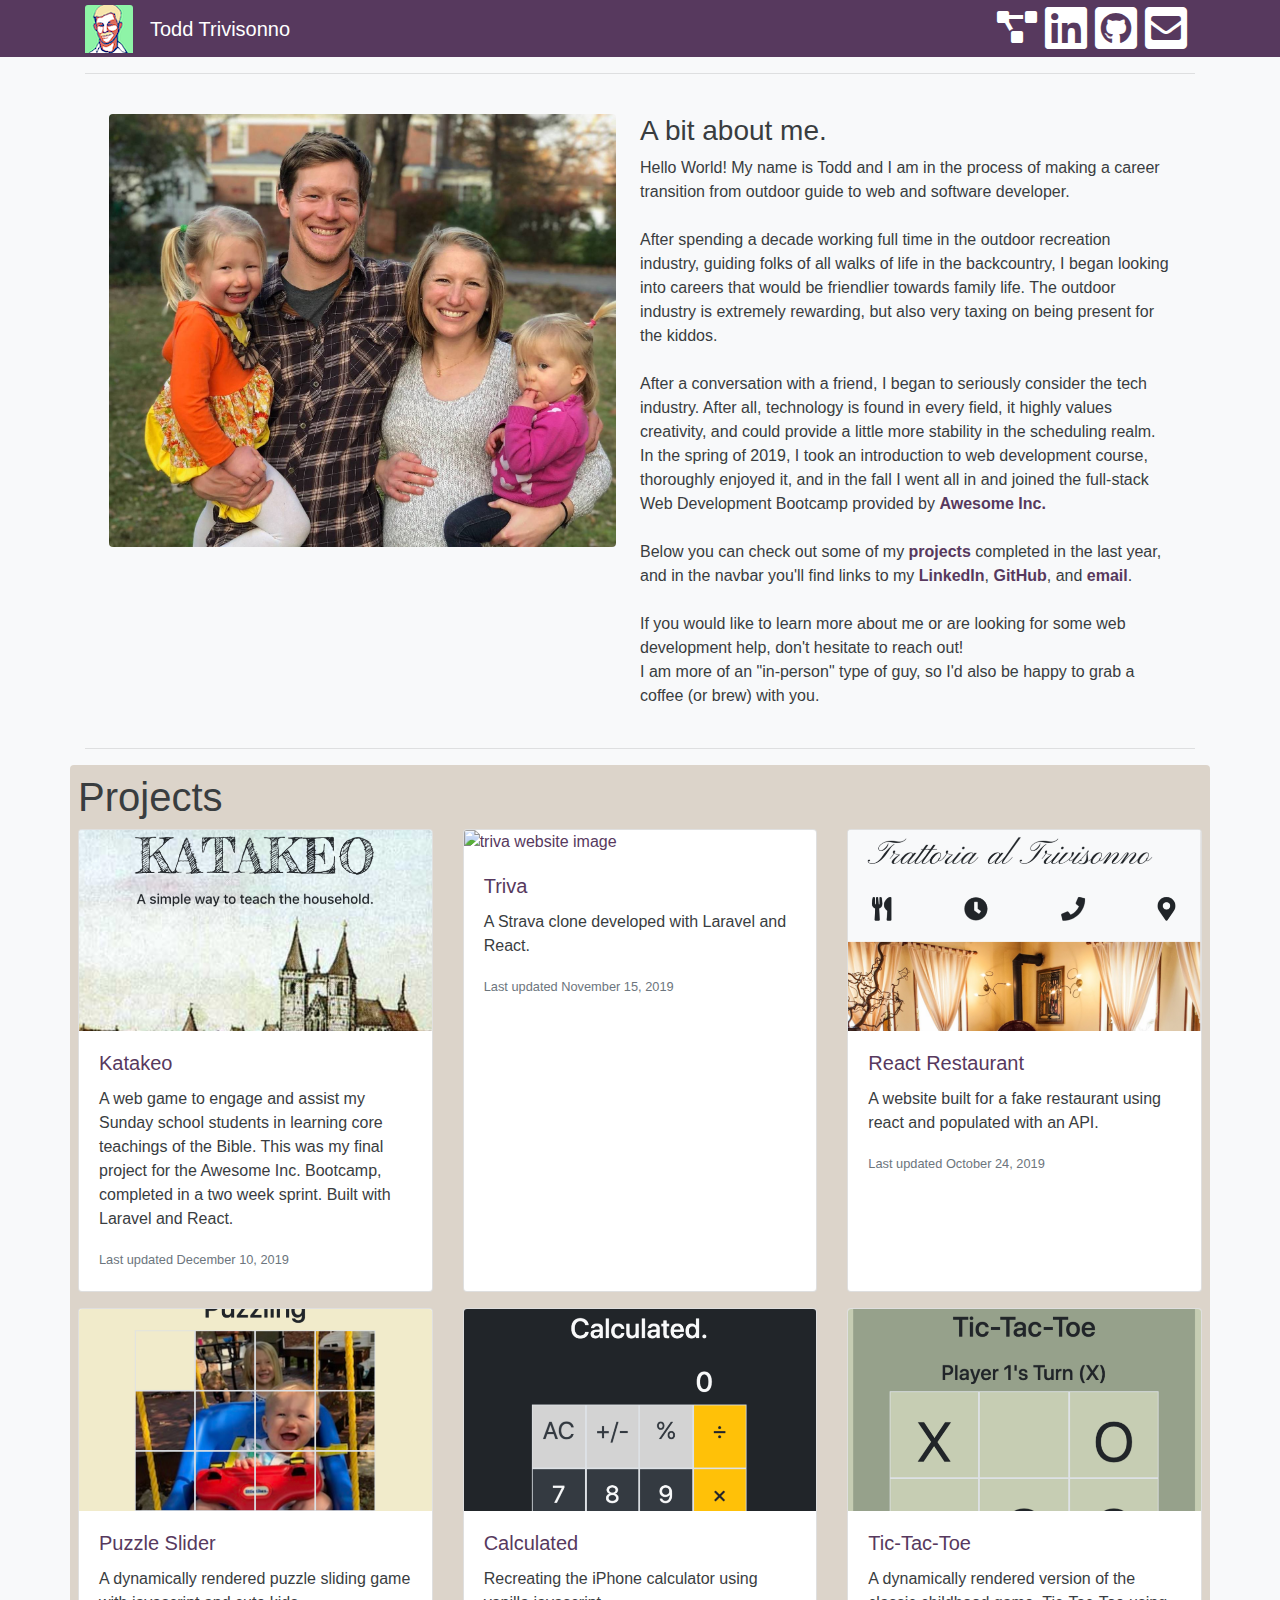
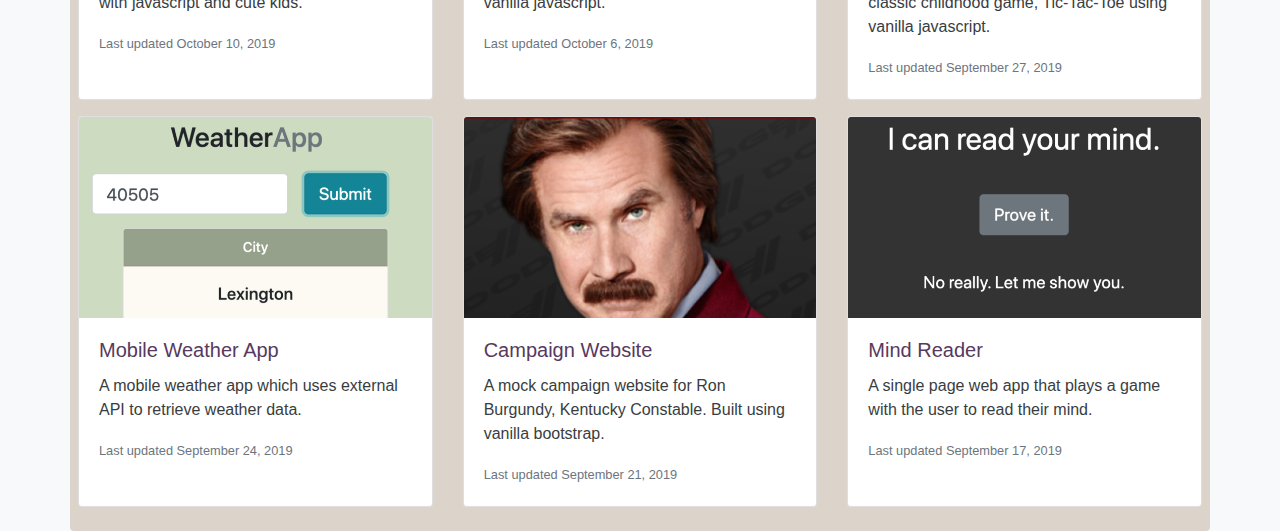
==== commit b31bb4d2: "updates to styling and about content" ====
--- a/index.html
+++ b/index.html
@@ -5,7 +5,8 @@
    <meta charset="UTF-8">
    <meta name="viewport" content="width=device-width, initial-scale=1.0">
    <meta http-equiv="X-UA-Compatible" content="ie=edge">
-   <title>Todd N. Trivisonno</title>
+   <link rel="icon" href="img/TODD_AVATAR_48X48.png" />
+   <title>Todd Trivisonno</title>
    <link rel="stylesheet" href="https://stackpath.bootstrapcdn.com/bootstrap/4.3.1/css/bootstrap.min.css"
       integrity="sha384-ggOyR0iXCbMQv3Xipma34MD+dH/1fQ784/j6cY/iJTQUOhcWr7x9JvoRxT2MZw1T" crossorigin="anonymous">
    <link rel="stylesheet" href="css/theme_1569179341378.css">
@@ -14,545 +15,258 @@
 </head>
 
 <body>
-   <header class="sticky-top">
-      <div class="container-fluid p-0 m-0">
-         <nav class="navbar btn-group d-flex p-0 m-0">
-            <!-- <button class="w-20">Apple</button>
-            <button class="w-20">Sony</button> -->
-            <a class="btn btn-primary w-20 rounded-0" href="#about" title="About Me">About</a>
-            <a class="btn btn-success w-20" href="#portfolio" role="button" title="Portfolio">Projects</a>
-            <a class="btn btn-dark w-10" href="#" role="button" title="Up-arrow"><i class="fas fa-arrow-up"></i></a>
-            <a class="btn btn-secondary w-20" href="#musings" role="button" title="Musings">Musings</a>
-            <a class="btn btn-info w-20 rounded-0" href="#contact" role="button" title="Contact">Contact</a>
+   <header>
+      <div>
+         <nav class="navbar navbar-expand-md navbar-dark bg-primary pt-1 pb-1">
+            <div class="container">
+
+         
+            <a href="#">
+               <img src="img/TODD_AVATAR_48X48.png" class="card-img-top" alt="Pixel image of Todd">
+            </a>
+            <a class="btn btn-lg text-white mr-auto" href="#about" title="About Me">
+               Todd Trivisonno
+            </a>
+
+            <!-- Toggler/collapsibe Button -->
+            <button class="navbar-toggler" type="button" data-toggle="collapse" data-target="#collapsibleNavbar">
+               <span class="navbar-toggler-icon"></span>
+            </button>
+
+            <!-- Nav Links -->
+            <div class="collapse navbar-collapse justify-content-end" id="collapsibleNavbar">
+               <a 
+               href="#projects" 
+               alt="Projects" 
+               title="Projects"
+               >
+                  <i class="fas fa-project-diagram fa-2x pr-2 text-white"></i>
+               </a>
+               <a 
+               href="https://www.linkedin.com/in/todd-trivisonno/" 
+               target="_blank" 
+               alt="LinkedIn" 
+               title="LinkedIn"
+               >
+                  <i class="fab fa-linkedin fa-3x pr-2 text-white"></i>
+               </a>
+               <a 
+               href="https://github.com/toddtrivisonno" 
+               target="_blank" 
+               alt="GitHub" 
+               title="GitHub"
+               >
+               <i
+                     class="fab fa-github-square fa-3x pr-2 text-white"></i>
+               </a>
+
+               <!-- Email modal -->
+
+               <a 
+               href="#" 
+               alt="email" 
+               title="Email"
+              
+               role="button" 
+               data-toggle="modal" 
+               data-target="#emailModal" 
+
+
+               >
+                  <i class="fas fa-envelope-square fa-3x pr-2 text-white"></i>
+               </a>
+
+               <!-- Modal -->
+               <div class="modal fade" id="emailModal" tabindex="-1" role="dialog" aria-labelledby="emailModalTitle"
+                  aria-hidden="true">
+                  <div class="modal-dialog modal-dialog-centered" role="document">
+                     <div class="modal-content">
+                        <div class="modal-header">
+                           <button type="button" class="close" data-dismiss="modal" aria-label="Close">
+                              <span aria-hidden="true">&times;</span>
+                           </button>
+                        </div>
+                        <div class="modal-body text-center">
+                           <iframe
+                              src="https://docs.google.com/forms/d/e/1FAIpQLSe7JbI9iv4ZSDFHeTmLs_Z6zreEVk1Ngeex-5DLH3giRvFwlQ/viewform?embedded=true"
+                              width="100%" height="500" frameborder="0" marginheight="0"
+                              marginwidth="0">Loading…</iframe>
+                        </div>
+                     </div>
+                  </div>
+               </div>
+            </div>
          </nav>
       </div>
-      <!-- <nav>
-         <ul>
-            <li><a href="portfolio.html" alt="Portfolio">Portfolio</a></li>
-            <li><a href="about.html" alt="About">About</a></li>
-            <li><a href="index.html" alt="Blog">Blog</a></li>
-            <li><a href="contact.html" alt="Contact">Contact</a></li>
-         </ul>
-      </nav> -->
+      </div>
    </header>
 
    <main>
 
       <!-- About -->
-      <!-- <h1 class="text-center">
-         Todd N. Trivisonno
-      </h1> -->
-      <div class="container-fluid bg-primary p-3 text-light">
-         <div class="d-flex">
-            <img src="img/family-photo-crop.jpeg" id="family-photo" width=500px alt="Todd's Family" />
-            <h1 class="mx-auto" id="about">About Todd</h1>
-         </div>
-      </div>
+
+      <div class="container">
+         <hr>
+         <div class="row no-gutters position-relative" id="about">
+            <div class="col-md-6 mb-md-0 p-md-4">
+               <img src="img/family-photo-crop.jpeg" class="w-100 rounded" alt="a picture of todds family">
+            </div>
+            <div class="col-md-6 position-static p-4 pl-md-0">
+               <h3 class="mt-0" class="card-title">A bit about me.</h3>
+               <p class="card-text">
+                  Hello World! My name is Todd and I am in the process of making a career transition from outdoor guide
+                  to
+                  web and software developer.
+                  <br>
+                  <br>
+                  After spending a decade working full time in the outdoor recreation industry, guiding folks of all
+                  walks
+                  of life in the backcountry, I began looking into careers that would be friendlier towards family life.
+                  The outdoor industry is extremely rewarding, but also very taxing on being present for the kiddos.
+                  <br>
+                  <br>
+                  After a conversation with a friend, I began to seriously consider the tech industry. After all,
+                  technology
+                  is found in every field, it highly values creativity, and could provide a little more stability in the
+                  scheduling realm.
+                  <br>
+                  In the spring of 2019, I took an introduction to web development course, thoroughly enjoyed it, and in
+                  the fall I went all in and joined the full-stack Web Development Bootcamp provided by <strong><a
+                        href="https://www.awesomeinc.org/" target="_blank">Awesome Inc.</a></strong>
+                  <br>
+                  <br>
+                  Below you can check out some of my <strong><a href="#projects">projects</strong></a> completed in the
+                  last year, and in the navbar you'll find
+                  links to my <strong><a href="https://www.linkedin.com/in/todd-trivisonno/"
+                        target="_blank">LinkedIn</a></strong>, <strong><a href="https://github.com/toddtrivisonno"
+                        target="_blank">GitHub</a></strong>, and <strong><a href="#">email</a></strong>.
+                  <br>
+                  <br>
+                  If you would like to learn more about me or are looking for some web development help, don't hesitate
+                  to
+                  reach out!
+                  <br>
+                  I am more of an "in-person" type of guy, so I'd also be happy to grab a coffee (or brew) with you.
+               </p>
+            </div>
+         </div>
+         <hr>
+      </div>
+
 
       <!-- Projects -->
-      <div class="container-fluid bg-success">
-         <br id="projects">
+      <div class="container bg-warning p-2 rounded" id="projects">
          <h1>Projects</h1>
 
-         <!-- <div class="card mb-3" style="max-width: 540px;">
-            <div class="row no-gutters">
-               <div class="col-md-4">
-                  <img src="img/Katakeo_card_img.png" class="card-img" alt="...">
-               </div>
-               <div class="col-md-8">
+         <div class="card-deck pb-3">
+            <div class="card">
+               <a href="https://www.katakeo.com" target="_blank">
+                  <img src="img/Katakeo_card_img.png" class="card-img-top" alt="katakeo image">
                   <div class="card-body">
                      <h5 class="card-title">Katakeo</h5>
-                     <p class="card-text">This is my final project for the bootcamp. This version was completed in a two week sprint.</p>
-                     <p class="card-text"><small class="text-muted">Last updated December 10, 2019</small></p>
-                  </div>
-               </div>
-            </div>
-         </div> -->
-
-         <div class="card-deck pb-3">
-            <div class="card">
-               <img src="img/Katakeo_card_img.png" class="card-img-top" alt="katakeo image">
-               <div class="card-body">
-                  <h5 class="card-title">Katakeo</h5>
-                  <p class="card-text">A web game to engage and assist my Sunday school students in learning core
-                     teachings of the Bible. This was my final project for the Awesome Inc. Bootcamp, completed in a two
-                     week sprint. Built with Laravel and React.</p>
-                  <p class="card-text"><small class="text-muted">Last updated December 10, 2019</small></p>
-               </div>
-            </div>
-
-            <div class="card">
-               <img src="img/triva_screenshot.png" class="card-img-top" alt="campaign website image">
+               </a>
+               <p class="card-text">A web game to engage and assist my Sunday school students in learning core
+                  teachings of the Bible. This was my final project for the Awesome Inc. Bootcamp, completed in a two
+                  week sprint. Built with Laravel and React.</p>
+               <p class="card-text"><small class="text-muted">Last updated December 10, 2019</small></p>
+            </div>
+         </div>
+
+         <div class="card">
+            <a href="https://github.com/toddtrivisonno/react-triva" target="_blank">
+               <img src="img/triva_screenshot.png" class="card-img-top" alt="triva website image">
                <div class="card-body">
                   <h5 class="card-title">Triva</h5>
-                  <p class="card-text">A Strava clone developed with Laravel and React.</p>
-                  <p class="card-text"><small class="text-muted">Last updated November 15, 2019</small></p>
-               </div>
-            </div>
-
-            <div class="card">
-               <img src="img/react_restaurant.png" class="card-img-top" alt="katakeo image">
-               <div class="card-body">
-                  <h5 class="card-title">React Restaurant</h5>
-                  <p class="card-text">A website built for a fake restaurant using react and populated with an API.</p>
-                  <p class="card-text"><small class="text-muted">Last updated October 24, 2019</small></p>
-               </div>
-            </div>
-         </div>
-
-         <div class="card-deck pb-3">
-            <div class="card">
-               <img src="img/puzzle_slider.png" class="card-img-top" alt="katakeo image">
+            </a>
+            <p class="card-text">A Strava clone developed with Laravel and React.</p>
+            <p class="card-text"><small class="text-muted">Last updated November 15, 2019</small></p>
+         </div>
+      </div>
+
+      <div class="card">
+         <a href="https://toddtrivisonno.github.io/react-restaurant/" target="_blank">
+            <img src="img/react_restaurant.png" class="card-img-top" alt="restaurant image">
+            <div class="card-body">
+               <h5 class="card-title">React Restaurant</h5>
+         </a>
+         <p class="card-text">A website built for a fake restaurant using react and populated with an API.</p>
+         <p class="card-text"><small class="text-muted">Last updated October 24, 2019</small></p>
+      </div>
+      </div>
+      </div>
+
+      <div class="card-deck pb-3">
+         <div class="card">
+            <a href="https://toddtrivisonno.github.io/puzzle-slider/" target="_blank">
+               <img src="img/puzzle_slider.png" class="card-img-top" alt="puzzle slider image">
                <div class="card-body">
                   <h5 class="card-title">Puzzle Slider</h5>
-                  <p class="card-text">A dynamically rendered puzzle sliding game with javascript and cute kids.</p>
-                  <p class="card-text"><small class="text-muted">Last updated October 10, 2019</small></p>
-               </div>
-            </div>
-
-            <div class="card">
-               <img src="img/calculated.png" class="card-img-top" alt="katakeo image">
-               <div class="card-body">
-                  <h5 class="card-title">Calculated</h5>
-                  <p class="card-text">Recreating the iPhone calculator using vanilla javascript.</p>
-                  <p class="card-text"><small class="text-muted">Last updated October 6, 2019</small></p>
-               </div>
-            </div>
-
-            <div class="card">
-               <img src="img/tic_tac_toe.png" class="card-img-top" alt="katakeo image">
-               <div class="card-body">
-                  <h5 class="card-title">Tic-Tac-Toe</h5>
-                  <p class="card-text">A dynamically rendered version of the classic childhood game, Tic-Tac-Toe using vanilla javascript.</p>
-                  <p class="card-text"><small class="text-muted">Last updated September 27, 2019</small></p>
-               </div>
-            </div>
-         </div>
-
-         <div class="card-deck pb-3">
-            <div class="card">
-               <img src="img/mobile_weather_app.png" class="card-img-top" alt="katakeo image">
+            </a>
+            <p class="card-text">A dynamically rendered puzzle sliding game with javascript and cute kids.</p>
+            <p class="card-text"><small class="text-muted">Last updated October 10, 2019</small></p>
+         </div>
+      </div>
+
+      <div class="card">
+         <a href="https://toddtrivisonno.github.io/calculated/" target="_blank">
+            <img src="img/calculated.png" class="card-img-top" alt="calculated image">
+            <div class="card-body">
+               <h5 class="card-title">Calculated</h5>
+         </a>
+         <p class="card-text">Recreating the iPhone calculator using vanilla javascript.</p>
+         <p class="card-text"><small class="text-muted">Last updated October 6, 2019</small></p>
+      </div>
+      </div>
+
+      <div class="card">
+         <a href="https://toddtrivisonno.github.io/tic-tac-toe/" target="_blank">
+            <img src="img/tic_tac_toe.png" class="card-img-top" alt="tic-tac-toe image">
+            <div class="card-body">
+               <h5 class="card-title">Tic-Tac-Toe</h5>
+         </a>
+         <p class="card-text">A dynamically rendered version of the classic childhood game, Tic-Tac-Toe using
+            vanilla javascript.</p>
+         <p class="card-text"><small class="text-muted">Last updated September 27, 2019</small></p>
+      </div>
+      </div>
+      </div>
+
+      <div class="card-deck pb-3">
+         <div class="card">
+            <a href="https://toddtrivisonno.github.io/mobile-weather-app/" target="_blank">
+               <img src="img/mobile_weather_app.png" class="card-img-top" alt="weather app image">
                <div class="card-body">
                   <h5 class="card-title">Mobile Weather App</h5>
-                  <p class="card-text">A mobile weather app which uses external API to retrieve weather data.</p>
-                  <p class="card-text"><small class="text-muted">Last updated September 24, 2019</small></p>
-               </div>
-            </div>
-
-            <div class="card">
-               <img src="img/campaign_image.png" class="card-img-top" alt="campaign website image">
-               <div class="card-body">
-                  <h5 class="card-title">Campaign Website</h5>
-                  <p class="card-text">A mock campaign website for Ron Burgundy, Kentucky Constable. Built using vanilla
-                     bootstrap.</p>
-                  <p class="card-text"><small class="text-muted">Last updated September 21, 2019</small></p>
-               </div>
-            </div>
-
-            <div class="card">
-               <img src="img/mind_reader.png" class="card-img-top" alt="katakeo image">
-               <div class="card-body">
-                  <h5 class="card-title">Mind Reader</h5>
-                  <p class="card-text">A single page web app that plays a game with the user to read their mind.</p>
-                  <p class="card-text"><small class="text-muted">Last updated September 17, 2019</small></p>
-               </div>
-            </div>
-         </div>
-
-         <!-- Musings/Blog -->
-         <div class="container-fluid bg-secondary text-light" id="musings">
-            <h1>Todd's Bootcamp Blog</h1>
-            <h2>The Overview</h2>
-            <p>
-               My name is Todd Trivisonno.<br>
-               Each week, I'll be documenting my progress through a web developer bootcamp offered by Awesome Inc. in
-               Lexington, Kentucky.<br>
-               After ten years of working full-time in the outdoor recreation industry, I'm excited to be learning a
-               whole
-               new
-               skillset. Who knows? Maybe someday I'll be able to combine my experience and passion for the outdoors
-               with
-               the
-               tech world.
-            </p>
-            <br>
-            <h3>Prework Week 1</h3>
-            <h4>Was your first week what you expected? Why? Why not?</h4>
-            <p>
-               I knew the very first week was going to be a difficult one due to a combination of factors. I was still
-               working
-               full-time and in the midst of our busiest season. I learned a great deal in the intro web development
-               class
-               I
-               took in the spring, but since that finished in April I had done a grand total of zero coding. I have
-               three
-               children under the age of 5. And I was (still am?) wrestling with whether I should be quitting my job and
-               jumping into an intimidating new field.<br>
-
-               I felt quite decided about starting the bootcamp, so I was surprised to be feeling hesitant about the
-               first
-               meetup. A big factor was meeting the other folks joining me in this endeavor. I tried to manage my
-               expectations, but ultimately I knew what I was looking for in classmates; mainly, people that I could
-               trust
-               have the same commitment and motivation to excel through this course. After the first meetup, honestly,
-               it
-               was
-               a bit hard to tell. Our time was so short together and we hardly had time to talk so I couldn't really
-               get a
-               sense of people's motivations. I left wishing I knew more, but thankful that I have a great friend
-               committed
-               to
-               the class, and telling myself it's just day 1, give it time. I should say now, in hindsight, we are still
-               very
-               early in the class but it's evident this is a hardworking group. I'm probably the last person to get
-               their
-               blog
-               started! I blame the kids.<br>
-
-               Overall, though, the first week did meet my expectations and I'm glad it started semi-light before
-               getting
-               thrown into the deep-end. I'm also very happy I took the intro course!
-            </p>
-            <h4>What are you struggling with?</h4>
-            <p>
-               From a technical standpoint, I'm feeling okay with the prework week 1 material. I know I'm only using a
-               fraction of what Git can do, but I feel comfortable with the basics and that the basics are really the
-               bulk
-               of
-               Git's function. I struggle with wanting to really dig in and get comfortable with the material, but until
-               the
-               full-time job is wrapped up, it will be tough to find the time.
-            </p>
-            <h4>What are you excited or eager to learn more about?</h4>
-            <p>
-               Call it excited, or moreso nervous, but I see javascript approaching quickly and I'm definitely
-               anticipating
-               it. I struggled quite a bit with it during the intro course, but we didn't have much time. I'm looking
-               forward
-               to really spending more time with it. Also the prospect of writing code to make a game of my choosing has
-               got
-               my inner-child very excited.
-            </p>
-            <br>
-            <h3>Prework Week 2</h3>
-            <h4>What are your thoughts on Pseudocoding?</h4>
-            <p>
-               I really like the idea of pseudocoding. In practice, it's more difficult than I would have expected. It's
-               really easy to get into the weeds with every single little detail, which at some point seems to defeat
-               the
-               purpose. But I think with some feedback and continued practice, it will be an essential tool for me in
-               conceptualizing code.
-            </p>
-            <h4>What are you struggling with?</h4>
-            <p>
-               Right now I'd like to spend more time on CSS. I've seen what CSS is capable of and I feel like I'm very
-               far
-               from unlocking it's potential. So far I've really enjoyed styling pages, but then I find myself still
-               struggling with the basic syntax.
-            </p>
-            <h4>What are you excited or eager to learn more about?</h4>
-            <p>
-               Speaking of CSS, I'm eager to do more styling! I enjoy drawing out concepts and I'm looking forward to
-               making
-               more of those drawings a reality.
-            </p>
-            <br>
-            <h3>Prework Week 3</h3>
-            <h4>What are your thoughts about the roles HTML, CSS, and Javascript play in the process of rendering
-               content
-               and
-               providing user experience?</h4>
-            <p>
-               The metaphor that has resonated with me the most was what Gary, my Intro to Web Development instructor,
-               shared
-               with us concerning HTML, CSS, and Javascript.<br>
-               He compared HTML to building the foundation and structure of a house. It is the general framework, you
-               can't
-               have a house without it, but it's also going to be a very plain house if that's all it is.<br>
-               CSS acts as the accents that can really make a house pop. It can be the basic paint on the walls, but it
-               can
-               also be highly skilled woodworking or craftsmanship built into all the details. css turns a plain
-               structure
-               into something much nicer to look at and easier to navigate.<br>
-               Now you have built a structurally sound house and added much needed character, but as it stands, the
-               house
-               could be from the 21st century or the 12th century. Addind Javascript to your content is like adding
-               electricity. Or adding all the fun and useful stuff in your house. It gives power to that nice looking
-               structure.<br>
-               Just as a house needs structure, paint, and power, the modern internet user expects a website with well
-               designed HTML, CSS, and Javascript even if they don't know how it works.
-            </p>
-            <br>
-            <h3>Prework Week 4</h3>
-            <h4>What was one thing you liked and disliked about each of the new topics covered in Prework? What was
-               helpful?
-               What hindered your progress? How did you overcome challenges?
-            </h4>
-            <p>
-               We've covered several major topics during Prework, all topics that could easily fill an entire bootcamp
-               on
-               their own. These are Git, GitHub, HTML, CSS, and Javascript.<br>
-               Git: At first Git is seemingly formless, and as a person who strongly relies on visuals, it makes it very
-               difficult to grasp it's structure and flow. Going through this a second time though, helped solidify it's
-               function a lot more. Having more time to pick Justin and Ian's brains on exactly how and when I should
-               push,
-               pull, create branches, etc has made a huge difference. Also learning about gitk and visual
-               representations
-               on
-               GitHub really helped! <br>
-               GitHub: I really liked how much we interacted with GitHub during Prework because it gave me the
-               repetitions
-               to
-               make it sink in and we spent time working through all the links. I still think GitHub can feel cluttered
-               in
-               it's visuals, but understanding better all the things it can do helps significantly. Working through the
-               Mozilla learning modules with the bot was particularly helpful in getting lots of reps. <br>
-               HTML/CSS: I'll group these two together because my feelings on both are similar. Covering these really
-               felt
-               like a blur. Thankfully I felt comfortable manipulating these based on experience in the intro course.
-               Enevitably I still get hung up, but I'm getting better at thinking of the right questions to ask to find
-               a
-               solution. Something that has resonated with me from the intro class is writing code semantically. Writing
-               purposeful, organized code has made a huge difference in avoiding creating bigger problems for myself.
-               <br>
-               Javascript: And then there is Javascript. So much to like, so much that makes me want to bang my head on
-               the
-               table. I like that you can seemingly do anything with Javascript. I hate that you can seemingly do
-               anything
-               with Javascript. That's really been my biggest challenge so far, sifting through the many ways to solve a
-               problem and selecting a path to do so. The HackerRanks have been very helpful for providing manageable
-               sized
-               problems, and when solved are giving me a much needed confidence boost. The biggest thing I'm working on
-               is
-               changing my thinking to operate like a computer. Pseudocode, which probably deserves it's own section in
-               this
-               blog, has been tremendously helpful in helping me. I was pretty resistent to it at first, and just wanted
-               to
-               start typing, but I've experienced first hand how big a difference it makes to start with pseducoding
-               first.
-            </p>
-            <br>
-            <h3>In-class Week 1</h3>
-            <h4>What did you learn about that helped you understand more about Design?</h4>
-            <p>
-               Apax Software's lead on design, Jacqueline, came and spoke to our class for a little over an hour on
-               Wednesday.
-               She introduced to a very simple and effective method for creating and determining good design. Called
-               <em>inappropriately</em> CRAP design. Or Contrast, Repetition, Alignment, and Proximity.<br>
-               Contrast refers to the importance of having elements standout by using contrast. Contrast can be used in
-               fonts,
-               sizing, texture, color...you name it. <br>
-               Repetition of colors, patterns, and elements help emphasize the focus of the design. Placing repetitive
-               elements in the same location is recommended.<br>
-               Alignment refers to how elements are placed. Having an element just slightly out of alignment can greatly
-               effect a person's perception of the page. For example using the visual center, where your eye naturally
-               assumes
-               the center is, versus the precise geometric center can be much more pleasing to the eye.<br>
-               Proximity stresses clear communication over 'neat' design. Grouping like elements and paying attention to
-               the
-               amount of whitespace between elements can greatly influence a design. Jacqueline recommended grouping
-               similar
-               elements, separating unlike ones.<br>
-               I learned a lot!
-            </p>
-
-            <h4>What do you want to continue learning about that helps you understand Design better?</h4>
-            <p>
-               I'd really like to spend some more time on colors. Picking out a palette and being effective with using a
-               minimal number of colors. Additionally, I think it would be really beneficial to learn how Jacqueline
-               interacts
-               with clients. Why kind of questions does she ask to end up creating a design that a client will love?
-            </p>
-
-            <h4>What Design aspects are important to you as a user and as a developer?
-            </h4>
-            <p>
-               Just as in coding, I like purposefully laid out design. I think of design as a first impression, and if
-               it
-               makes a bad impression, no matter how useful your site might be, folks won't want to spend time
-               there.<br>
-               Additionally, good design enhances and emphasizes the rest of your work. Good design can be perceived
-               inherently, and it communicates quality about everything you do.
-            </p>
-
-            <h3>In-class Week 2</h3>
-            <h4>What did you learn about that helped you understand the Development process?
-            </h4>
-            <p>
-               Plan before you code. Make sure to understand what the requirements are and spend time writing or
-               whiteboarding freely some thoughts about your approach. Use that to help you have a good basis for
-               pseudocoding, and take your time being thorough pseudocoding because it will save you a lot more time on
-               the
-               coding. Once you start coding, check your work often and remember to git add, commit, push! Not straight
-               to
-               master of course. Get the basics done before worrying about the edge cases.
-            </p>
-            <h4>
-               What does it mean to develop good code?
-            </h4>
-            <p>
-               Good code should check several boxes. It should accomplish it's original goal. It should be readable and
-               maintainable. Well organized and commented code goes a long way in helping both others and your future
-               self
-               quickly find what they are looking for. It should be DRY, Don't Repeat Yourself.
-            </p>
-            <h4>
-               What does it mean to be a good Developer?
-            </h4>
-            <p>
-               A good developer keeps in mind the good practices mentioned above as well as their clients interests
-               above
-               their own. If working on a team, a good developer serves their team by keeping up with their work,
-               completing things to the best of their ability, and helping out teammates however they can.
-            </p>
-
-            <h3>In-class Week 3</h3>
-            <h4>
-               Why do you see Javascript useful or hard to use?
-            </h4>
-            <p>
-               I know I'm not the first to say this, and won't be the last, but Javascript is useful because it is so
-               flexible and it is hard to use because it is so flexible.<br>
-               My inclination is to want to know the "right" way to do something, and there are best practices, but
-               there
-               are so many possibilities it's often hard to decide where to begin.<br>
-               Additionally, it's been fun and challenging to learn the different tools in the Javascript toolbox. Each
-               new
-               HackerRank or project we do, I seem to learn another extremely helpful method.
-            </p>
-            <h4>
-               What aspects about Javascript are you interested in learning more about?
-            </h4>
-            <p>
-               It has been really good to spend time working with vanilla Javascript, and a lifetime could be spent
-               creating with it. I am interested in checking out additional frameworks to see the ways smarter people
-               than
-               me have already harnessed some of it's power.
-            </p>
-
-            <h3>Inclass Week 4</h3>
-            <h4>
-               Why do you see Javascript Frameworks and Libraries useful or hard to use? What Frameworks or Libraries
-               are
-               you interested in learning more about?
-            </h4>
-            <p>
-               They seem to be useful because they give you new ways, and often better ways to solve a problem. They
-               remove
-               a lot of the headache and monotony that you might find in using vanilla Javascript.<br>
-               For me, it's similar to learning another dialect of a language. If you already know the standard
-               language,
-               learning a dialect can give you great shorthand ways of saying the same thing. But dialects can sometimes
-               sound and look quite different, so it feels almost like an entirely different language.<br>
-               As someone in the early days of learning Javascript, and now React, I can see similarities and
-               connections,
-               but at the moment since I'm still trying refine my Javascript, React often sounds like a totally
-               different
-               language.<br>
-               As for Frameworks and Libraries I'm interested in learning, for now my focus is on React. I like the
-               concept
-               but I need to continue to learn the best practices. But right now I'm just trying to be a sponge, so I'm
-               happy to learn about all sorts, jQuery, vue.js, angular...you name it.
-            </p>
-
-            <h3>In-class Week 5</h3>
-            <h4>
-               Why are CLIs scary?
-            </h4>
-            <p>
-               I wouldn't say CLIs are <em>scary</em>, but I suppose they present a challenge to me in that they
-               typically
-               don't offer much visual aid. Imagery and visualizations are very helpful for my comprehension and CLIs
-               tend
-               to be stripped down to just text. I do enjoy the stripped down, simple nature of just putting commands
-               straight into the program to get things done.
-            </p>
-            <h4>
-               What have you learned about CLIs?
-            </h4>
-            <p>
-               Mainly that Command Line Interfaces can be very powerful and lightweight. If I were to make a bike
-               reference
-               to describe CLIs, they are the fixies of the computer world. No extra bells and whistles, just light
-               weight
-               and purpose built to effectively get you from A to B.
-            </p>
-            <h4>
-               Would you build a CLI? What would it do?
-            </h4>
-            <p>
-               Ask me again a year down the road!
-            </p>
-
-            <h3>In-class Week 6</h3>
-            <h4>
-               What do you like about React?
-            </h4>
-            <p>
-               After the first week with React, I would hesitate to say I liked much about React. But another week down
-               the
-               road, I've come around to liking it quite a bit. As of now, I'd say there are two things that I like the
-               most. First is how React works more broadly, laying out a page in components makes it much easier to
-               visualize and think about pieces that can connect. Secondly, after getting past the strangeness of JSX, I
-               really like how flexible it is.<br>
-               In time, as I learn to leverage it more, I think I'll appreciate more how easily state can be managed
-               with
-               React and it's speed.
-            </p>
-            <h4>
-               What are you struggling with the most about React?
-            </h4>
-            <p>
-               Right now, I'm struggling most with the shift to Object-Oriented Programming. In broad terms, it's not so
-               bad to conceptualize, but implementing it in React has proven to be more difficult. I can break down what
-               I
-               want to do, but when, where, and how requires constant adjustments. Building the Restaurant project from
-               scratch has been really helpful and I hope jumping back into refactoring previous projects will be not as
-               bad as my first attempt.
-            </p>
-            <h4>
-               How has React caused you to rethink your existing projects?
-            </h4>
-            <p>
-               At first it was very overwhelming and difficult to consider how to accomplish the same goal in a
-               completely
-               different way. I took a break from looking at my existing projects and did the restaurant project
-               instead.
-               I'm hoping now I'll have a fresher and fuller perspective to dive back in!
-            </p>
-
-            <h3>In-class Week 7</h3>
-            <h4>
-               What have you learned about PHP and server side programming that you were not aware of prior to this
-               week?
-            </h4>
-            <p>
-               Don't forget the '$'.
-            </p>
-
-
-            <!-- 
-
-         What do you want to know more about PHP and server side programming? -->
-
-            <!-- What are your thoughts about how far you have come? How has your Digital Literacy, Computational Thinking, and Adoption of Coding Culture increased?
-
-         How do you plan on continuing to grow those areas?
-
-         What are you struggling with the most in the Tech Stack so far and why? -->
-
-
-         </div>
-
-
-         <div class="container" id="contact">
-            <h1>Todd's Contact Info</h1>
-            <a href="https://github.com/toddtrivisonno" alt="GitHub" title="GitHub"><i
-                  class="fab fa-github-square fa-5x"></i>GitHub</a>
-            <br>
-            <a href="https://www.linkedin.com/in/todd-trivisonno-80a84b155/" alt="LinkedIn" title="LinkedIn"><i
-                  class="fab fa-linkedin fa-5x"></i>LinkedIn</a>
-         </div>
+            </a>
+            <p class="card-text">A mobile weather app which uses external API to retrieve weather data.</p>
+            <p class="card-text"><small class="text-muted">Last updated September 24, 2019</small></p>
+         </div>
+      </div>
+
+      <div class="card">
+
+         <a href="https://toddtrivisonno.github.io/campaign-website/" target="_blank">
+            <img src="img/campaign_image.png" class="card-img-top" alt="campaign website image">
+            <div class="card-body">
+               <h5 class="card-title">Campaign Website</h5>
+         </a>
+         <p class="card-text">A mock campaign website for Ron Burgundy, Kentucky Constable. Built using vanilla
+            bootstrap.</p>
+         <p class="card-text"><small class="text-muted">Last updated September 21, 2019</small></p>
+      </div>
+      </div>
+
+      <div class="card">
+         <a href="https://toddtrivisonno.github.io/mind-reader/" target="_blank">
+            <img src="img/mind_reader.png" class="card-img-top" alt="mind reader image">
+            <div class="card-body">
+               <h5 class="card-title">Mind Reader</h5>
+         </a>
+         <p class="card-text">A single page web app that plays a game with the user to read their mind.</p>
+         <p class="card-text"><small class="text-muted">Last updated September 17, 2019</small></p>
+      </div>
+      </div>
+      </div>
 
    </main>
 
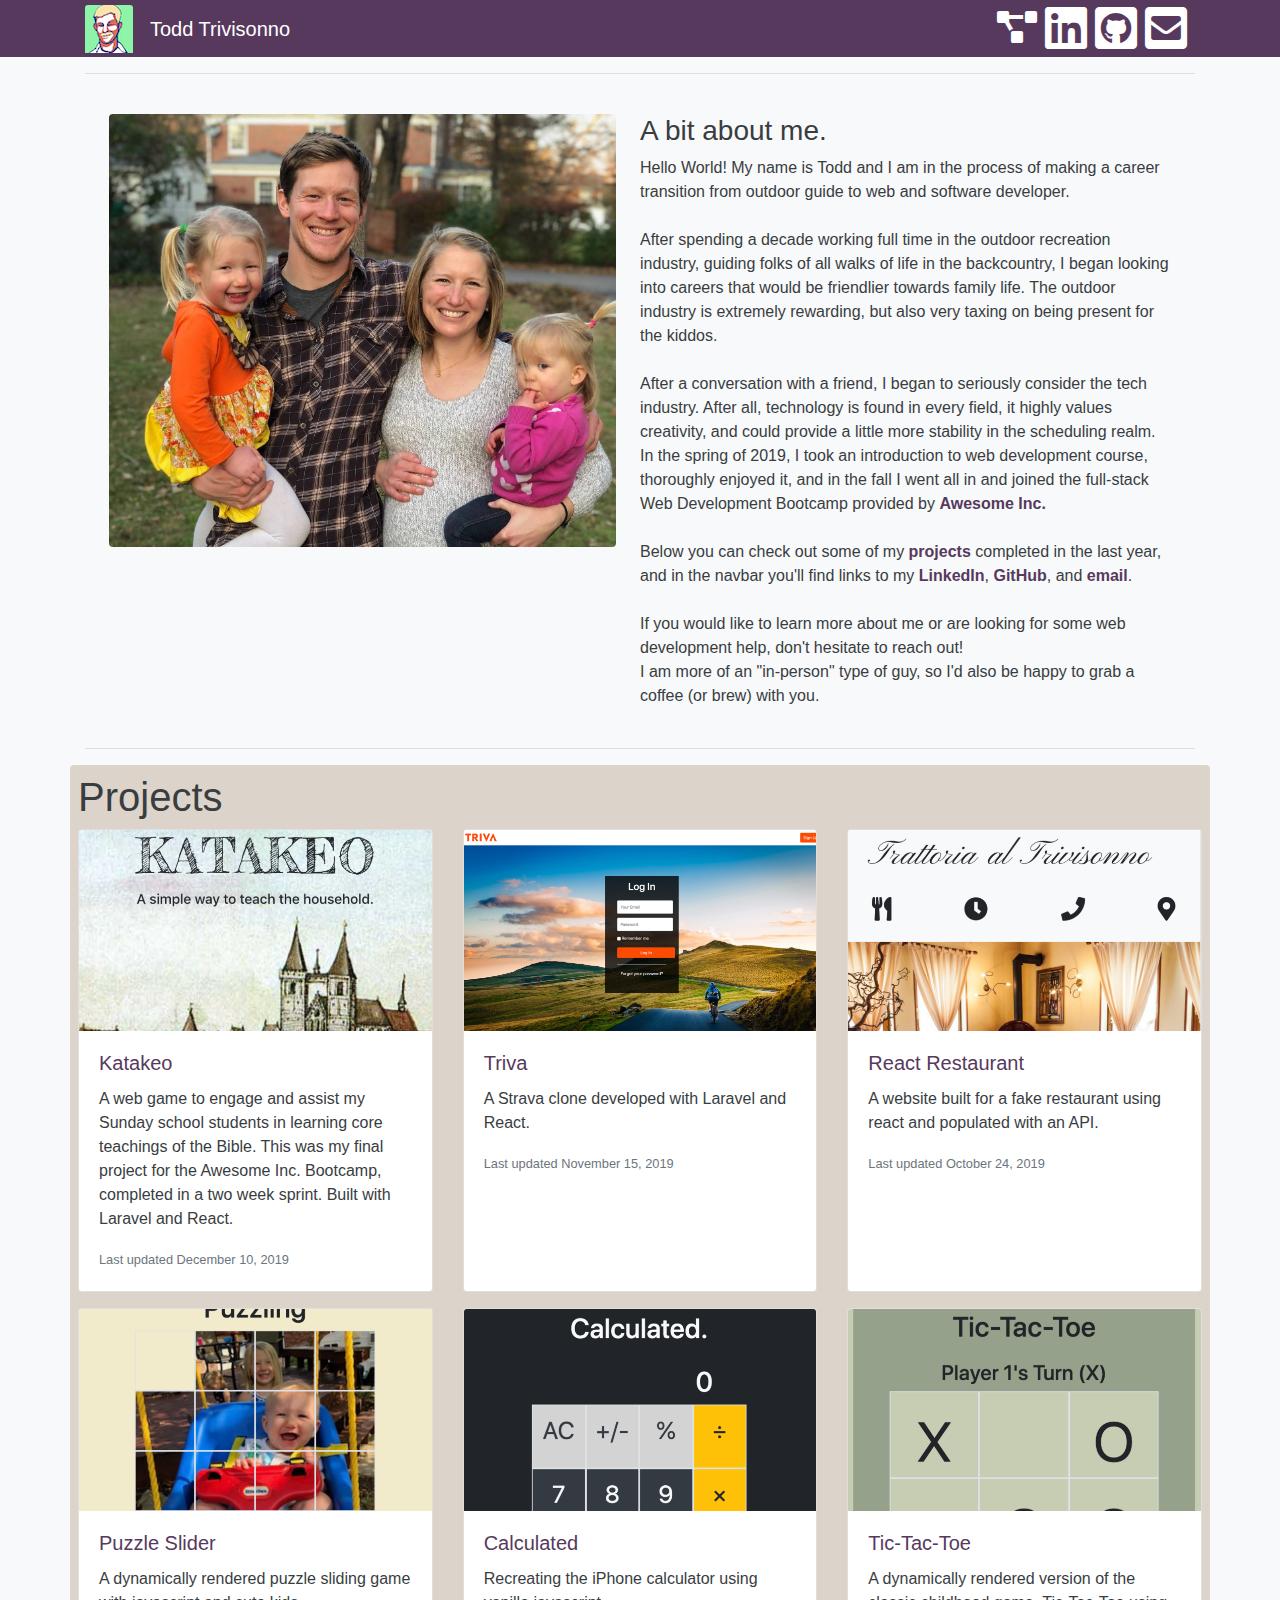
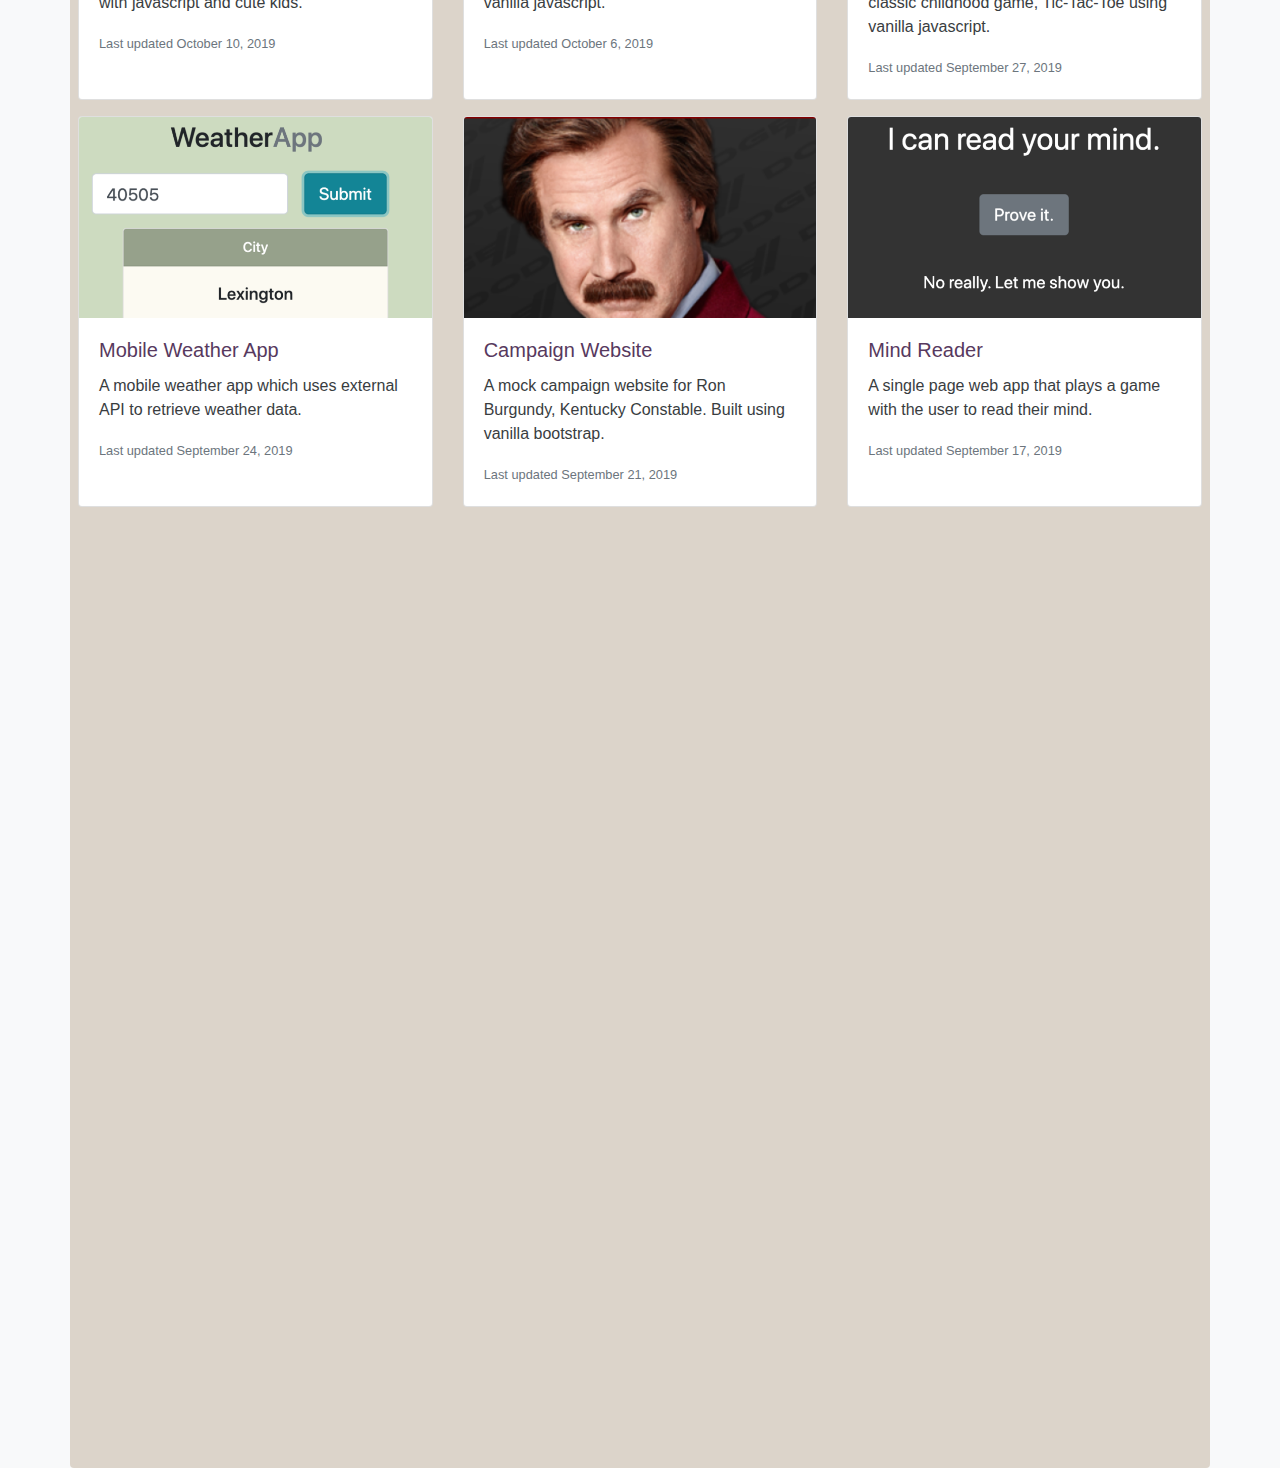
==== commit 1cf32bd2: "change email modal to on page display" ====
--- a/index.html
+++ b/index.html
@@ -20,82 +20,35 @@
          <nav class="navbar navbar-expand-md navbar-dark bg-primary pt-1 pb-1">
             <div class="container">
 
-         
-            <a href="#">
-               <img src="img/TODD_AVATAR_48X48.png" class="card-img-top" alt="Pixel image of Todd">
-            </a>
-            <a class="btn btn-lg text-white mr-auto" href="#about" title="About Me">
-               Todd Trivisonno
-            </a>
-
-            <!-- Toggler/collapsibe Button -->
-            <button class="navbar-toggler" type="button" data-toggle="collapse" data-target="#collapsibleNavbar">
-               <span class="navbar-toggler-icon"></span>
-            </button>
-
-            <!-- Nav Links -->
-            <div class="collapse navbar-collapse justify-content-end" id="collapsibleNavbar">
-               <a 
-               href="#projects" 
-               alt="Projects" 
-               title="Projects"
-               >
-                  <i class="fas fa-project-diagram fa-2x pr-2 text-white"></i>
+
+               <a href="#">
+                  <img src="img/TODD_AVATAR_48X48.png" class="card-img-top" alt="Pixel image of Todd">
                </a>
-               <a 
-               href="https://www.linkedin.com/in/todd-trivisonno/" 
-               target="_blank" 
-               alt="LinkedIn" 
-               title="LinkedIn"
-               >
-                  <i class="fab fa-linkedin fa-3x pr-2 text-white"></i>
+               <a class="btn btn-lg text-white mr-auto" href="#about" title="About Me">
+                  Todd Trivisonno
                </a>
-               <a 
-               href="https://github.com/toddtrivisonno" 
-               target="_blank" 
-               alt="GitHub" 
-               title="GitHub"
-               >
-               <i
-                     class="fab fa-github-square fa-3x pr-2 text-white"></i>
-               </a>
-
-               <!-- Email modal -->
-
-               <a 
-               href="#" 
-               alt="email" 
-               title="Email"
-              
-               role="button" 
-               data-toggle="modal" 
-               data-target="#emailModal" 
-
-
-               >
-                  <i class="fas fa-envelope-square fa-3x pr-2 text-white"></i>
-               </a>
-
-               <!-- Modal -->
-               <div class="modal fade" id="emailModal" tabindex="-1" role="dialog" aria-labelledby="emailModalTitle"
-                  aria-hidden="true">
-                  <div class="modal-dialog modal-dialog-centered" role="document">
-                     <div class="modal-content">
-                        <div class="modal-header">
-                           <button type="button" class="close" data-dismiss="modal" aria-label="Close">
-                              <span aria-hidden="true">&times;</span>
-                           </button>
-                        </div>
-                        <div class="modal-body text-center">
-                           <iframe
-                              src="https://docs.google.com/forms/d/e/1FAIpQLSe7JbI9iv4ZSDFHeTmLs_Z6zreEVk1Ngeex-5DLH3giRvFwlQ/viewform?embedded=true"
-                              width="100%" height="500" frameborder="0" marginheight="0"
-                              marginwidth="0">Loading…</iframe>
-                        </div>
-                     </div>
-                  </div>
+
+               <!-- Toggler/collapsibe Button -->
+               <button class="navbar-toggler" type="button" data-toggle="collapse" data-target="#collapsibleNavbar">
+                  <span class="navbar-toggler-icon"></span>
+               </button>
+
+               <!-- Nav Links -->
+               <div class="collapse navbar-collapse justify-content-end" id="collapsibleNavbar">
+                  <a href="#projects" alt="Projects" title="Projects">
+                     <i class="fas fa-project-diagram fa-2x pr-2 text-white"></i>
+                  </a>
+                  <a href="https://www.linkedin.com/in/todd-trivisonno/" target="_blank" alt="LinkedIn"
+                     title="LinkedIn">
+                     <i class="fab fa-linkedin fa-3x pr-2 text-white"></i>
+                  </a>
+                  <a href="https://github.com/toddtrivisonno" target="_blank" alt="GitHub" title="GitHub">
+                     <i class="fab fa-github-square fa-3x pr-2 text-white"></i>
+                  </a>
+                  <a href="#email" alt="email" title="Email" role="button">
+                     <i class="fas fa-envelope-square fa-3x pr-2 text-white"></i>
+                  </a>
                </div>
-            </div>
          </nav>
       </div>
       </div>
@@ -139,7 +92,7 @@
                   last year, and in the navbar you'll find
                   links to my <strong><a href="https://www.linkedin.com/in/todd-trivisonno/"
                         target="_blank">LinkedIn</a></strong>, <strong><a href="https://github.com/toddtrivisonno"
-                        target="_blank">GitHub</a></strong>, and <strong><a href="#">email</a></strong>.
+                        target="_blank">GitHub</a></strong>, and <strong><a href="#email">email</a></strong>.
                   <br>
                   <br>
                   If you would like to learn more about me or are looking for some web development help, don't hesitate
@@ -268,6 +221,10 @@
       </div>
       </div>
 
+      <iframe id="email"
+         src="https://docs.google.com/forms/d/e/1FAIpQLSe7JbI9iv4ZSDFHeTmLs_Z6zreEVk1Ngeex-5DLH3giRvFwlQ/viewform?embedded=true"
+         width="100%" height="930" frameborder="0" marginheight="0" marginwidth="0">Loading…</iframe>
+
    </main>
 
    <footer>
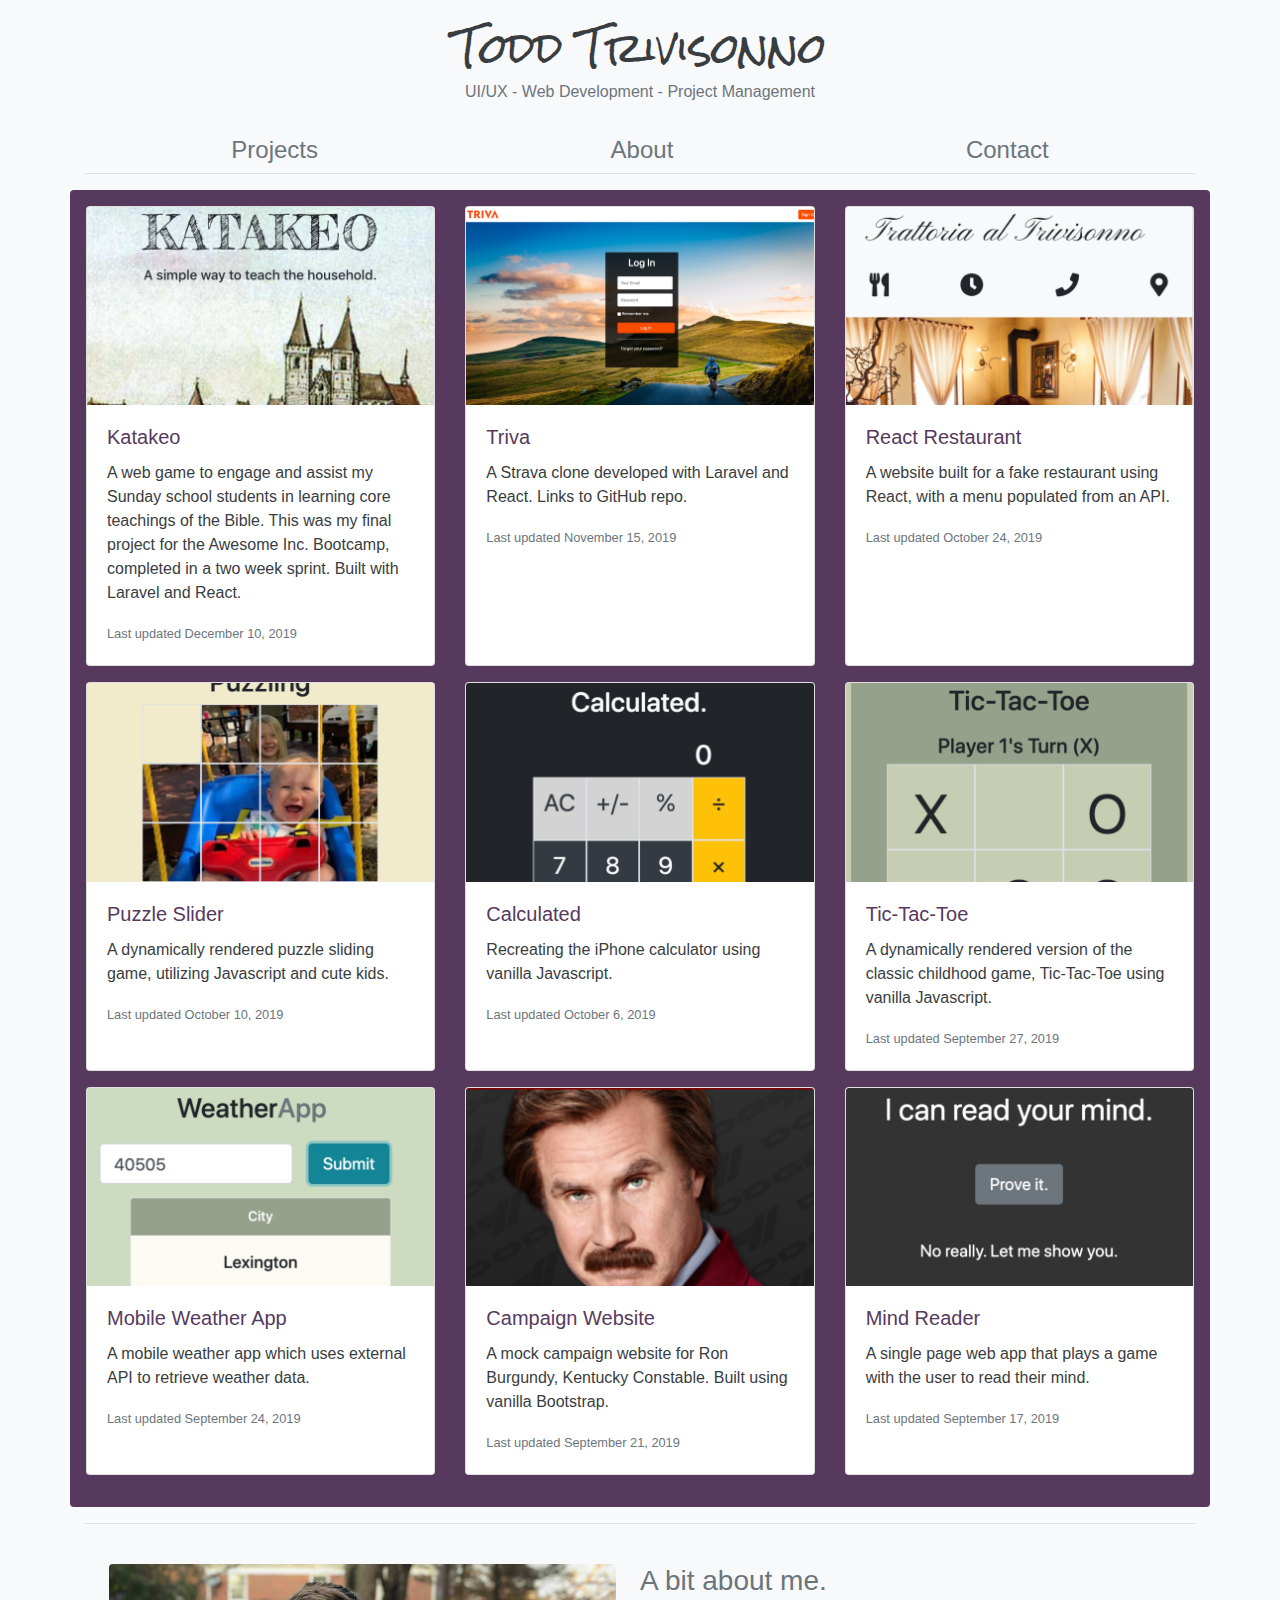
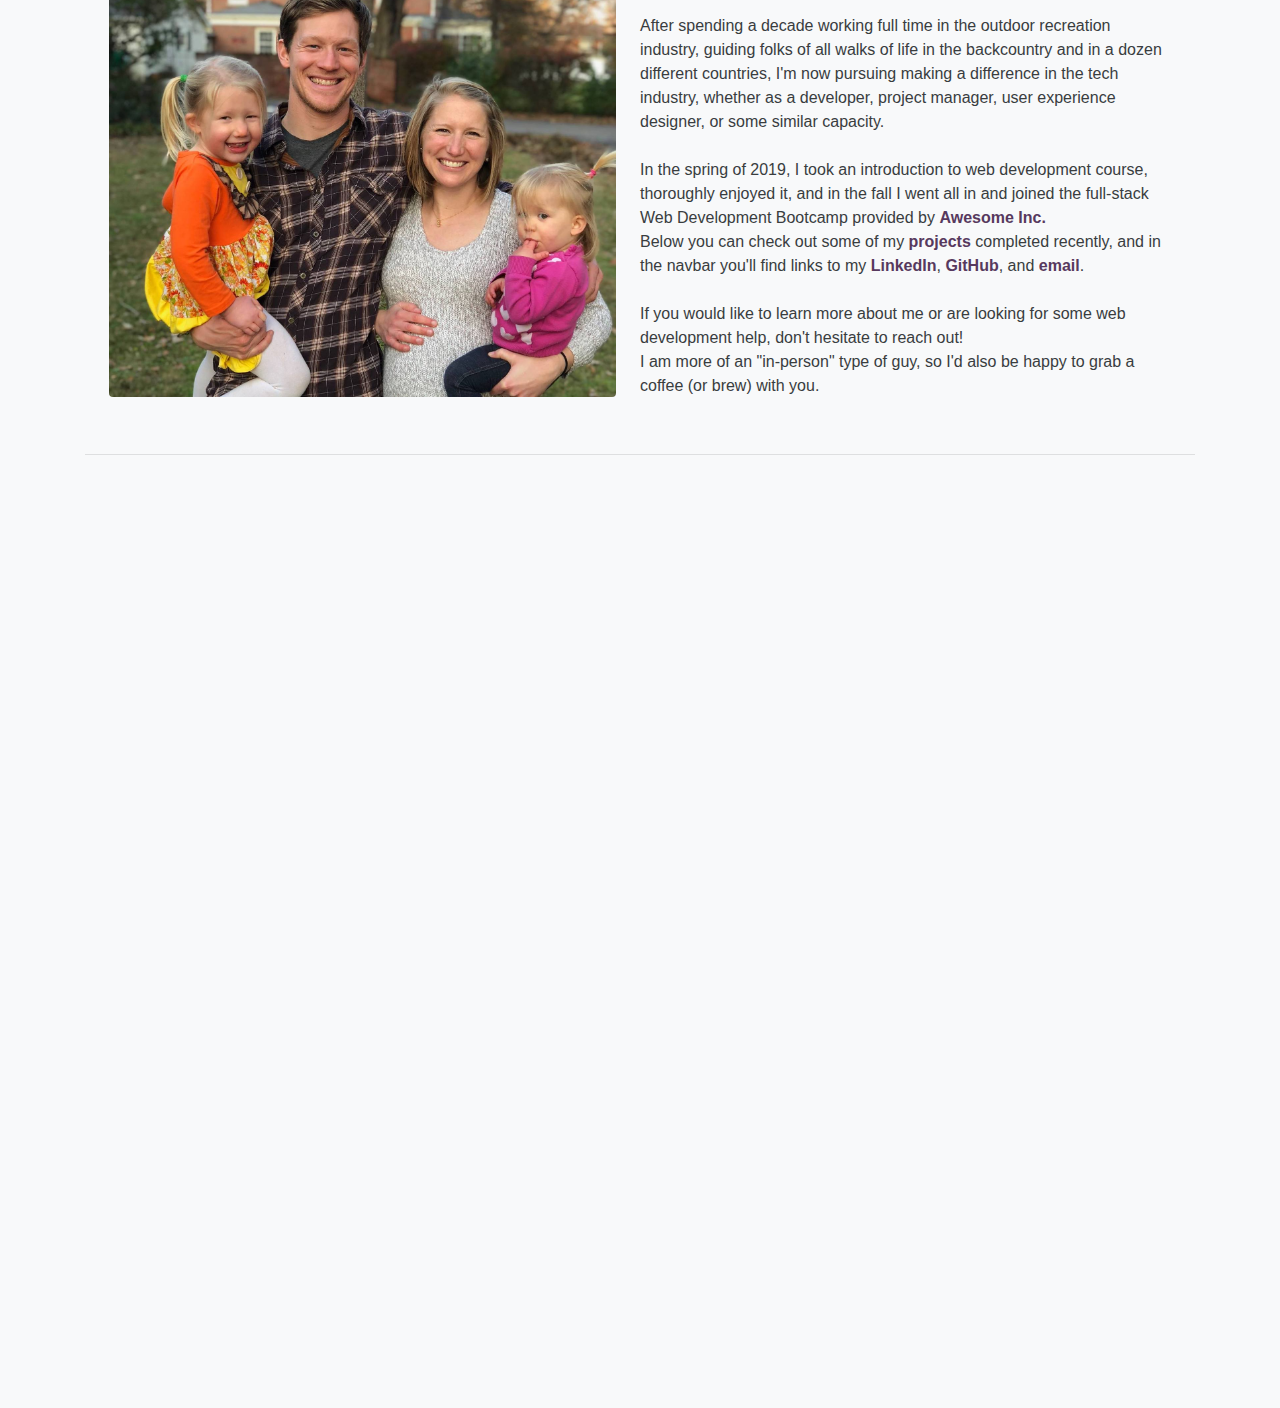
==== commit ca6a3c09: "initial redesign, change navbar" ====
--- a/index.html
+++ b/index.html
@@ -11,29 +11,38 @@
       integrity="sha384-ggOyR0iXCbMQv3Xipma34MD+dH/1fQ784/j6cY/iJTQUOhcWr7x9JvoRxT2MZw1T" crossorigin="anonymous">
    <link rel="stylesheet" href="css/theme_1569179341378.css">
    <link href="https://use.fontawesome.com/releases/v5.6.0/css/all.css" rel="stylesheet">
+   <link href="https://fonts.googleapis.com/css?family=Rock+Salt&display=swap" rel="stylesheet">
    <link rel="stylesheet" type="text/css" media="screen" href="css/style.css" />
 </head>
 
 <body>
    <header>
       <div>
-         <nav class="navbar navbar-expand-md navbar-dark bg-primary pt-1 pb-1">
-            <div class="container">
-
-
-               <a href="#">
+         <!-- <nav class="navbar navbar-expand-md navbar-dark bg-primary pt-1 pb-1"> -->
+         <div class="container">
+
+
+            <!-- <a href="#">
                   <img src="img/TODD_AVATAR_48X48.png" class="card-img-top" alt="Pixel image of Todd">
-               </a>
-               <a class="btn btn-lg text-white mr-auto" href="#about" title="About Me">
-                  Todd Trivisonno
-               </a>
-
-               <!-- Toggler/collapsibe Button -->
-               <button class="navbar-toggler" type="button" data-toggle="collapse" data-target="#collapsibleNavbar">
+               </a> -->
+            <!-- <a class="btn btn-lg bg-primary mr-auto" href="#about" title="About Me"> -->
+            <h1 class="text-center pt-4">Todd Trivisonno</h1>
+            <p class="text-center text-muted pb-3">UI/UX - Web Development - Project Management</p>
+            <!-- </a> -->
+
+            <!-- Toggler/collapsibe Button -->
+            <!-- <button class="navbar-toggler" type="button" data-toggle="collapse" data-target="#collapsibleNavbar">
                   <span class="navbar-toggler-icon"></span>
-               </button>
-
-               <!-- Nav Links -->
+               </button> -->
+            <nav class="text-muted d-flex justify-content-around" id="projects">
+               <h4>Projects</h4>
+               <h4>About</h4>
+               <h4>Contact</h4>
+            </nav>
+            <hr class="mt-0">
+
+
+            <!-- Nav Links
                <div class="collapse navbar-collapse justify-content-end" id="collapsibleNavbar">
                   <a href="#projects" alt="Projects" title="Projects">
                      <i class="fas fa-project-diagram fa-2x pr-2 text-white"></i>
@@ -48,69 +57,15 @@
                   <a href="#email" alt="email" title="Email" role="button">
                      <i class="fas fa-envelope-square fa-3x pr-2 text-white"></i>
                   </a>
-               </div>
-         </nav>
-      </div>
+               </div> -->
+            <!-- </nav> -->
+         </div>
       </div>
    </header>
 
    <main>
-
-      <!-- About -->
-
-      <div class="container">
-         <hr>
-         <div class="row no-gutters position-relative" id="about">
-            <div class="col-md-6 mb-md-0 p-md-4">
-               <img src="img/family-photo-crop.jpeg" class="w-100 rounded" alt="a picture of todds family">
-            </div>
-            <div class="col-md-6 position-static p-4 pl-md-0">
-               <h3 class="mt-0" class="card-title">A bit about me.</h3>
-               <p class="card-text">
-                  Hello World! My name is Todd and I am in the process of making a career transition from outdoor guide
-                  to
-                  web and software developer.
-                  <br>
-                  <br>
-                  After spending a decade working full time in the outdoor recreation industry, guiding folks of all
-                  walks
-                  of life in the backcountry, I began looking into careers that would be friendlier towards family life.
-                  The outdoor industry is extremely rewarding, but also very taxing on being present for the kiddos.
-                  <br>
-                  <br>
-                  After a conversation with a friend, I began to seriously consider the tech industry. After all,
-                  technology
-                  is found in every field, it highly values creativity, and could provide a little more stability in the
-                  scheduling realm.
-                  <br>
-                  In the spring of 2019, I took an introduction to web development course, thoroughly enjoyed it, and in
-                  the fall I went all in and joined the full-stack Web Development Bootcamp provided by <strong><a
-                        href="https://www.awesomeinc.org/" target="_blank">Awesome Inc.</a></strong>
-                  <br>
-                  <br>
-                  Below you can check out some of my <strong><a href="#projects">projects</strong></a> completed in the
-                  last year, and in the navbar you'll find
-                  links to my <strong><a href="https://www.linkedin.com/in/todd-trivisonno/"
-                        target="_blank">LinkedIn</a></strong>, <strong><a href="https://github.com/toddtrivisonno"
-                        target="_blank">GitHub</a></strong>, and <strong><a href="#email">email</a></strong>.
-                  <br>
-                  <br>
-                  If you would like to learn more about me or are looking for some web development help, don't hesitate
-                  to
-                  reach out!
-                  <br>
-                  I am more of an "in-person" type of guy, so I'd also be happy to grab a coffee (or brew) with you.
-               </p>
-            </div>
-         </div>
-         <hr>
-      </div>
-
-
       <!-- Projects -->
-      <div class="container bg-warning p-2 rounded" id="projects">
-         <h1>Projects</h1>
-
+      <div class="container bg-primary p-3 rounded">
          <div class="card-deck pb-3">
             <div class="card">
                <a href="https://www.katakeo.com" target="_blank">
@@ -131,7 +86,7 @@
                <div class="card-body">
                   <h5 class="card-title">Triva</h5>
             </a>
-            <p class="card-text">A Strava clone developed with Laravel and React.</p>
+            <p class="card-text">A Strava clone developed with Laravel and React. Links to GitHub repo.</p>
             <p class="card-text"><small class="text-muted">Last updated November 15, 2019</small></p>
          </div>
       </div>
@@ -142,7 +97,7 @@
             <div class="card-body">
                <h5 class="card-title">React Restaurant</h5>
          </a>
-         <p class="card-text">A website built for a fake restaurant using react and populated with an API.</p>
+         <p class="card-text">A website built for a fake restaurant using React, with a menu populated from an API.</p>
          <p class="card-text"><small class="text-muted">Last updated October 24, 2019</small></p>
       </div>
       </div>
@@ -155,7 +110,7 @@
                <div class="card-body">
                   <h5 class="card-title">Puzzle Slider</h5>
             </a>
-            <p class="card-text">A dynamically rendered puzzle sliding game with javascript and cute kids.</p>
+            <p class="card-text">A dynamically rendered puzzle sliding game, utilizing Javascript and cute kids.</p>
             <p class="card-text"><small class="text-muted">Last updated October 10, 2019</small></p>
          </div>
       </div>
@@ -166,7 +121,7 @@
             <div class="card-body">
                <h5 class="card-title">Calculated</h5>
          </a>
-         <p class="card-text">Recreating the iPhone calculator using vanilla javascript.</p>
+         <p class="card-text">Recreating the iPhone calculator using vanilla Javascript.</p>
          <p class="card-text"><small class="text-muted">Last updated October 6, 2019</small></p>
       </div>
       </div>
@@ -178,7 +133,7 @@
                <h5 class="card-title">Tic-Tac-Toe</h5>
          </a>
          <p class="card-text">A dynamically rendered version of the classic childhood game, Tic-Tac-Toe using
-            vanilla javascript.</p>
+            vanilla Javascript.</p>
          <p class="card-text"><small class="text-muted">Last updated September 27, 2019</small></p>
       </div>
       </div>
@@ -204,7 +159,7 @@
                <h5 class="card-title">Campaign Website</h5>
          </a>
          <p class="card-text">A mock campaign website for Ron Burgundy, Kentucky Constable. Built using vanilla
-            bootstrap.</p>
+            Bootstrap.</p>
          <p class="card-text"><small class="text-muted">Last updated September 21, 2019</small></p>
       </div>
       </div>
@@ -221,11 +176,71 @@
       </div>
       </div>
 
-      <iframe id="email"
-         src="https://docs.google.com/forms/d/e/1FAIpQLSe7JbI9iv4ZSDFHeTmLs_Z6zreEVk1Ngeex-5DLH3giRvFwlQ/viewform?embedded=true"
-         width="100%" height="930" frameborder="0" marginheight="0" marginwidth="0">Loading…</iframe>
-
    </main>
+
+   <!-- About -->
+
+   <div class="container">
+      <hr>
+      <div class="row no-gutters position-relative" id="about">
+         <div class="col-md-6 mb-md-0 p-md-4">
+            <img src="img/family-photo-crop.jpeg" class="w-100 rounded" alt="a picture of todds family">
+         </div>
+         <div class="col-md-6 position-static p-4 pl-md-0">
+            <h3 class="mt-0 card-title text-muted">A bit about me.</h3>
+            <p class="card-text">
+               <!-- <p>
+                     <a class="btn btn-outline-primary" data-toggle="collapse" href="#aboutCollapse" role="button"
+                        aria-expanded="false" aria-controls="aboutCollapse">A bit <em>more</em> about me</a>
+                  </p> -->
+               <div class="row">
+                  <div class="col">
+                     <!-- <div class="collapse" id="aboutCollapse"> -->
+                     <!-- <div class="card card-body"> -->
+                     After spending a decade working full time in the outdoor recreation industry, guiding
+                     folks of all
+                     walks
+                     of life in the backcountry and in a dozen different countries, I'm now pursuing making a
+                     difference
+                     in the tech
+                     industry, whether as a developer, project manager, user experience designer, or some similar
+                     capacity.
+                     <br>
+                     <br>
+                     In the spring of 2019, I took an introduction to web development course, thoroughly
+                     enjoyed it, and in
+                     the fall I went all in and joined the full-stack Web Development Bootcamp provided by
+                     <strong><a href="https://www.awesomeinc.org/" target="_blank">Awesome Inc.</a></strong>
+                     <!-- </div> -->
+                     <!-- </div> -->
+                  </div>
+               </div>
+               Below you can check out some of my <strong><a href="#projects">projects</strong></a>
+               completed recently, and in the navbar you'll find
+               links to my <strong><a href="https://www.linkedin.com/in/todd-trivisonno/"
+                     target="_blank">LinkedIn</a></strong>, <strong><a href="https://github.com/toddtrivisonno"
+                     target="_blank">GitHub</a></strong>, and
+               <strong><a href="#email">email</a></strong>.
+               <br>
+               <br>
+               If you would like to learn more about me or are looking for some web development help,
+               don't hesitate
+               to
+               reach out!
+               <br>
+               I am more of an "in-person" type of guy, so I'd also be happy to grab a coffee (or brew)
+               with you.
+            </p>
+         </div>
+      </div>
+      <hr>
+   </div>
+
+   <iframe id="email"
+      src="https://docs.google.com/forms/d/e/1FAIpQLSe7JbI9iv4ZSDFHeTmLs_Z6zreEVk1Ngeex-5DLH3giRvFwlQ/viewform?embedded=true"
+      width="100%" height="930" frameborder="0" marginheight="0" marginwidth="0">Loading…</iframe>
+
+
 
    <footer>
 
--- a/css/style.css
+++ b/css/style.css
@@ -7,6 +7,9 @@
    color: #393D3F;
 }
 
+h1 {
+   font-family: 'Rock Salt', cursive;
+}
 
 /* body {
    background-color: linen;
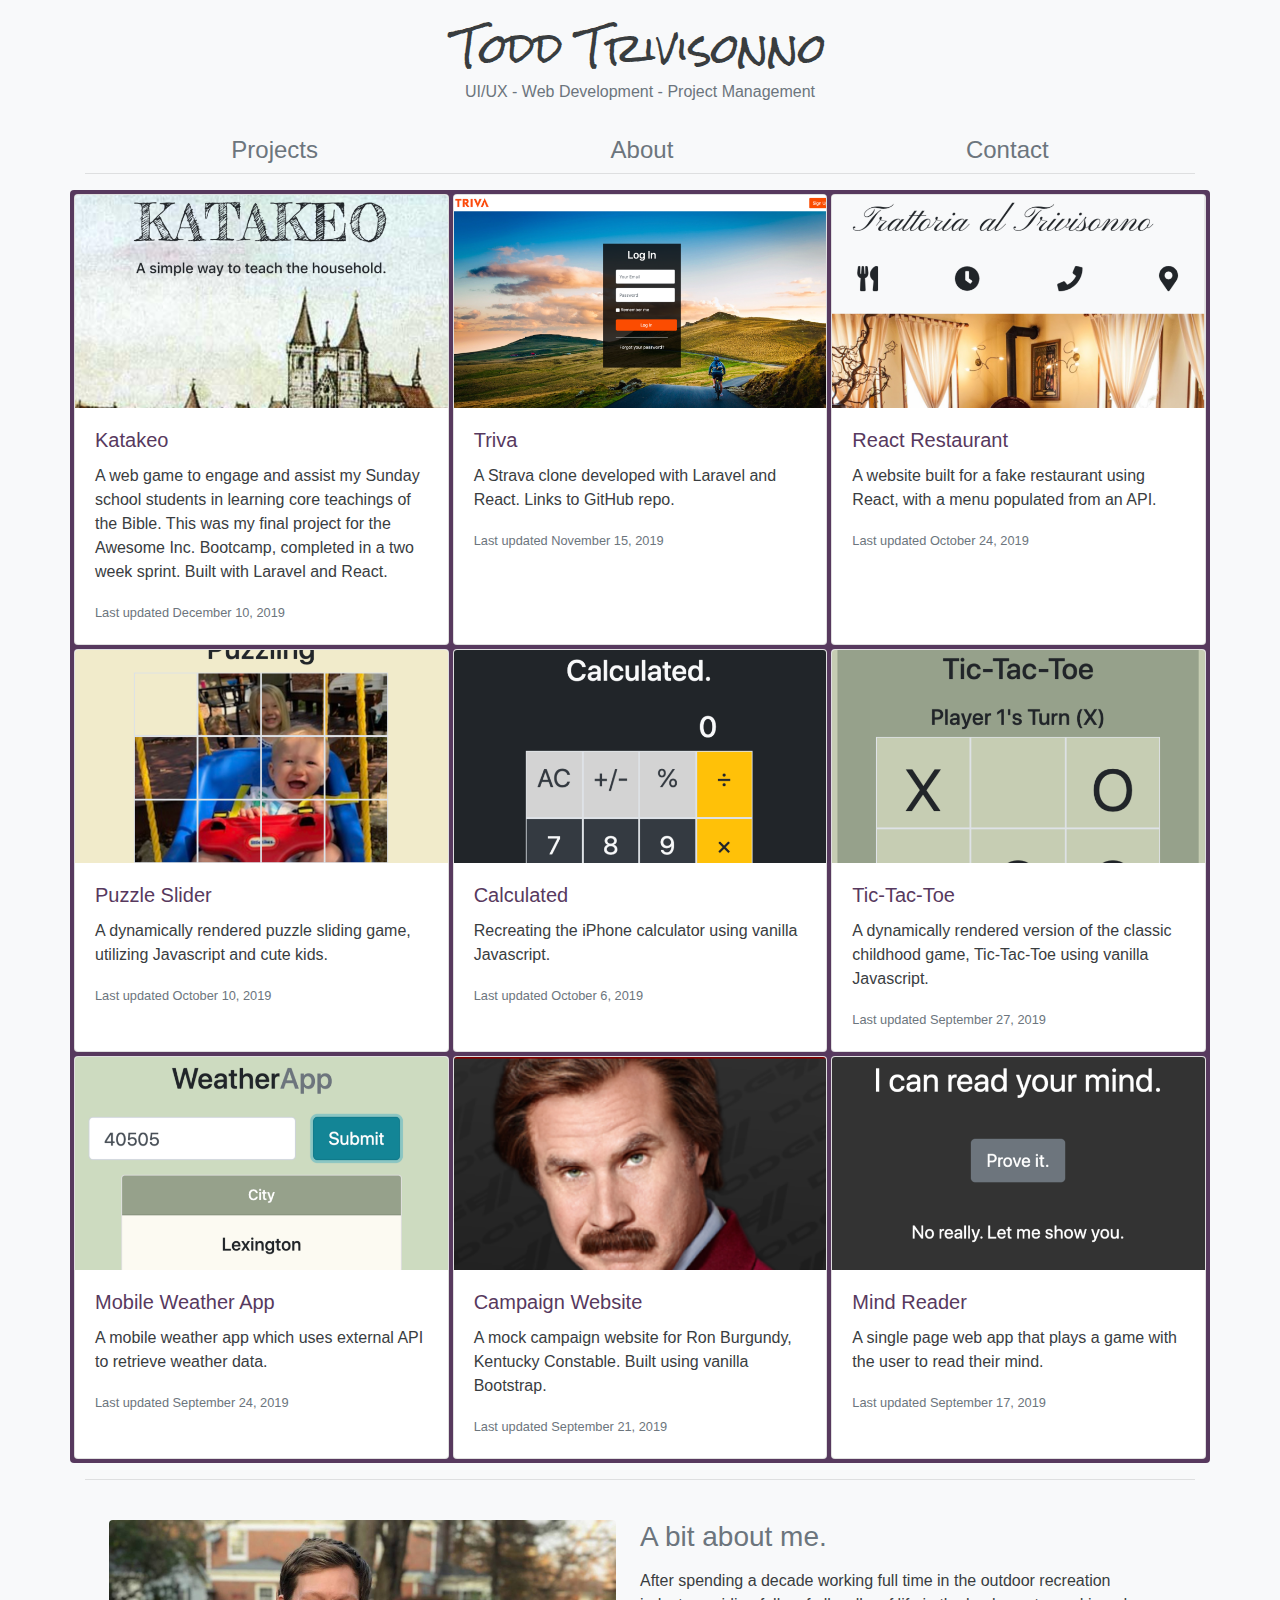
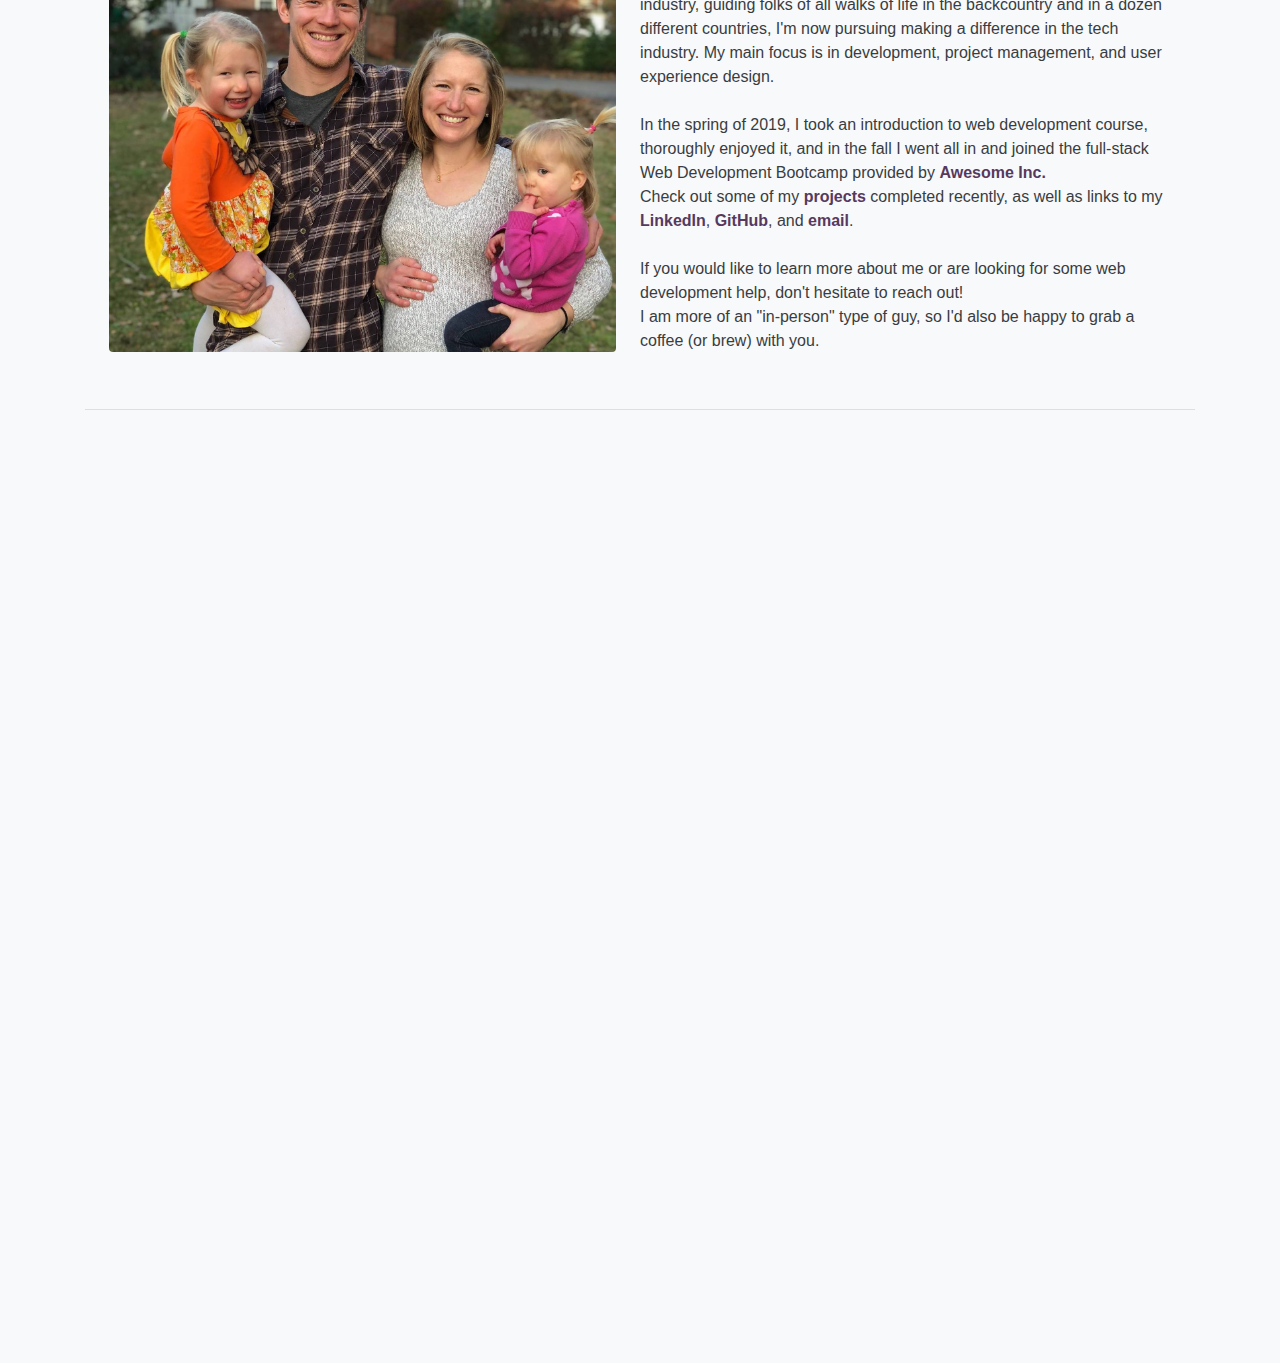
==== commit 7d046703: "adjust nav links and project layout" ====
--- a/index.html
+++ b/index.html
@@ -18,56 +18,24 @@
 <body>
    <header>
       <div>
-         <!-- <nav class="navbar navbar-expand-md navbar-dark bg-primary pt-1 pb-1"> -->
          <div class="container">
-
-
-            <!-- <a href="#">
-                  <img src="img/TODD_AVATAR_48X48.png" class="card-img-top" alt="Pixel image of Todd">
-               </a> -->
-            <!-- <a class="btn btn-lg bg-primary mr-auto" href="#about" title="About Me"> -->
             <h1 class="text-center pt-4">Todd Trivisonno</h1>
             <p class="text-center text-muted pb-3">UI/UX - Web Development - Project Management</p>
-            <!-- </a> -->
-
-            <!-- Toggler/collapsibe Button -->
-            <!-- <button class="navbar-toggler" type="button" data-toggle="collapse" data-target="#collapsibleNavbar">
-                  <span class="navbar-toggler-icon"></span>
-               </button> -->
-            <nav class="text-muted d-flex justify-content-around" id="projects">
-               <h4>Projects</h4>
-               <h4>About</h4>
-               <h4>Contact</h4>
+            <nav class="d-flex justify-content-around" id="projects">
+               <a href="#projects" role="button" class="text-muted"><h4>Projects</h4></a>
+               <a href="#about" role="button" class="text-muted"><h4>About</h4></a>
+               <a href="#email" role="button" class="text-muted"><h4>Contact</h4></a>
             </nav>
             <hr class="mt-0">
-
-
-            <!-- Nav Links
-               <div class="collapse navbar-collapse justify-content-end" id="collapsibleNavbar">
-                  <a href="#projects" alt="Projects" title="Projects">
-                     <i class="fas fa-project-diagram fa-2x pr-2 text-white"></i>
-                  </a>
-                  <a href="https://www.linkedin.com/in/todd-trivisonno/" target="_blank" alt="LinkedIn"
-                     title="LinkedIn">
-                     <i class="fab fa-linkedin fa-3x pr-2 text-white"></i>
-                  </a>
-                  <a href="https://github.com/toddtrivisonno" target="_blank" alt="GitHub" title="GitHub">
-                     <i class="fab fa-github-square fa-3x pr-2 text-white"></i>
-                  </a>
-                  <a href="#email" alt="email" title="Email" role="button">
-                     <i class="fas fa-envelope-square fa-3x pr-2 text-white"></i>
-                  </a>
-               </div> -->
-            <!-- </nav> -->
          </div>
       </div>
    </header>
 
    <main>
       <!-- Projects -->
-      <div class="container bg-primary p-3 rounded">
-         <div class="card-deck pb-3">
-            <div class="card">
+      <div class="container bg-primary rounded">
+         <div class="card-deck">
+            <div class="card m-1">
                <a href="https://www.katakeo.com" target="_blank">
                   <img src="img/Katakeo_card_img.png" class="card-img-top" alt="katakeo image">
                   <div class="card-body">
@@ -80,7 +48,7 @@
             </div>
          </div>
 
-         <div class="card">
+         <div class="card mt-1 mb-1 mr-0 ml-0">
             <a href="https://github.com/toddtrivisonno/react-triva" target="_blank">
                <img src="img/triva_screenshot.png" class="card-img-top" alt="triva website image">
                <div class="card-body">
@@ -91,7 +59,7 @@
          </div>
       </div>
 
-      <div class="card">
+      <div class="card m-1">
          <a href="https://toddtrivisonno.github.io/react-restaurant/" target="_blank">
             <img src="img/react_restaurant.png" class="card-img-top" alt="restaurant image">
             <div class="card-body">
@@ -103,8 +71,8 @@
       </div>
       </div>
 
-      <div class="card-deck pb-3">
-         <div class="card">
+      <div class="card-deck">
+         <div class="card ml-1 mr-1 mb-1 mt-0">
             <a href="https://toddtrivisonno.github.io/puzzle-slider/" target="_blank">
                <img src="img/puzzle_slider.png" class="card-img-top" alt="puzzle slider image">
                <div class="card-body">
@@ -115,7 +83,7 @@
          </div>
       </div>
 
-      <div class="card">
+      <div class="card mt-0 mb-1 mr-0 ml-0">
          <a href="https://toddtrivisonno.github.io/calculated/" target="_blank">
             <img src="img/calculated.png" class="card-img-top" alt="calculated image">
             <div class="card-body">
@@ -126,7 +94,7 @@
       </div>
       </div>
 
-      <div class="card">
+      <div class="card ml-1 mr-1 mb-1 mt-0">
          <a href="https://toddtrivisonno.github.io/tic-tac-toe/" target="_blank">
             <img src="img/tic_tac_toe.png" class="card-img-top" alt="tic-tac-toe image">
             <div class="card-body">
@@ -139,8 +107,8 @@
       </div>
       </div>
 
-      <div class="card-deck pb-3">
-         <div class="card">
+      <div class="card-deck">
+         <div class="card ml-1 mr-1 mb-1 mt-0">
             <a href="https://toddtrivisonno.github.io/mobile-weather-app/" target="_blank">
                <img src="img/mobile_weather_app.png" class="card-img-top" alt="weather app image">
                <div class="card-body">
@@ -151,7 +119,7 @@
          </div>
       </div>
 
-      <div class="card">
+      <div class="card mt-0 mb-1 mr-0 ml-0">
 
          <a href="https://toddtrivisonno.github.io/campaign-website/" target="_blank">
             <img src="img/campaign_image.png" class="card-img-top" alt="campaign website image">
@@ -164,7 +132,7 @@
       </div>
       </div>
 
-      <div class="card">
+      <div class="card ml-1 mr-1 mb-1 mt-0">
          <a href="https://toddtrivisonno.github.io/mind-reader/" target="_blank">
             <img src="img/mind_reader.png" class="card-img-top" alt="mind reader image">
             <div class="card-body">
@@ -203,8 +171,7 @@
                      of life in the backcountry and in a dozen different countries, I'm now pursuing making a
                      difference
                      in the tech
-                     industry, whether as a developer, project manager, user experience designer, or some similar
-                     capacity.
+                     industry. My main focus is in development, project management, and user experience design.
                      <br>
                      <br>
                      In the spring of 2019, I took an introduction to web development course, thoroughly
@@ -215,9 +182,8 @@
                      <!-- </div> -->
                   </div>
                </div>
-               Below you can check out some of my <strong><a href="#projects">projects</strong></a>
-               completed recently, and in the navbar you'll find
-               links to my <strong><a href="https://www.linkedin.com/in/todd-trivisonno/"
+               Check out some of my <strong><a href="#projects">projects</strong></a>
+               completed recently, as well as links to my <strong><a href="https://www.linkedin.com/in/todd-trivisonno/"
                      target="_blank">LinkedIn</a></strong>, <strong><a href="https://github.com/toddtrivisonno"
                      target="_blank">GitHub</a></strong>, and
                <strong><a href="#email">email</a></strong>.
--- a/css/style.css
+++ b/css/style.css
@@ -10,100 +10,3 @@
 h1 {
    font-family: 'Rock Salt', cursive;
 }
-
-/* body {
-   background-color: linen;
-   display: grid;
-   margin: 0px;
-   padding: 0px;
-}
-
-header {
-   background-color: rebeccapurple;
-   height: 4em;
-   width: 100vw;
-   margin: 0px;
-   padding: 0px;
-   padding-left: 1em;
-   color: whitesmoke;
-   text-decoration: none;
-   display: grid;
-   grid-template-columns: 50% 50%;
-   align-content: center;
-   opacity: 0.9;
-   font-family: Arial, Helvetica, sans-serif;
-}
-
-header h1 {
-   width: 50vw;
-}
-
-nav {
-   justify-self: end;
-   padding-right: 3vw;
-}
-
-ul li {
-   list-style-type: none;
-   display: inline-block;
-   padding: 0.5em;
-   font-size: 1.25em;
-}
-
-nav a:link {
-   color: whitesmoke;
-   background-color: transparent;
-   text-decoration: none;
-}
-
-nav a:visited {
-   color: whitesmoke;   
-   background-color: transparent;
-   text-decoration: none;
- }
- 
-nav a:hover {
-   color: darkgray;
-   background-color: transparent;
-   text-decoration: none;
- }
-
-a:link {
-   color: rgb(88, 88, 88);
-   text-decoration: none;
-}
-
- a:visited {
-    color: rgb(88, 88, 88);
-    text-decoration: none;
- }
-
-main {
-    padding-left: 10vw;
-    padding-right: 10vw;
-    color: rgb(72, 72, 72);
-    font-family: Arial, Helvetica, sans-serif;
- }
-
- #family-photo {
-    padding-top: 4vw;
- }
-
- @media (max-width: 770px) {
-    header {
-      display: grid;
-      grid-template-columns: 50% 50%;
-      align-content: center;
-      justify-content: center;
-      height: 8em;
-    }
-    nav {
-      align-content: center;
-      justify-content: center;
-    }
-    ul li {
-      list-style-type: none;
-      padding: 0.3em;
-      font-size: 1.25em;
-   }
- } */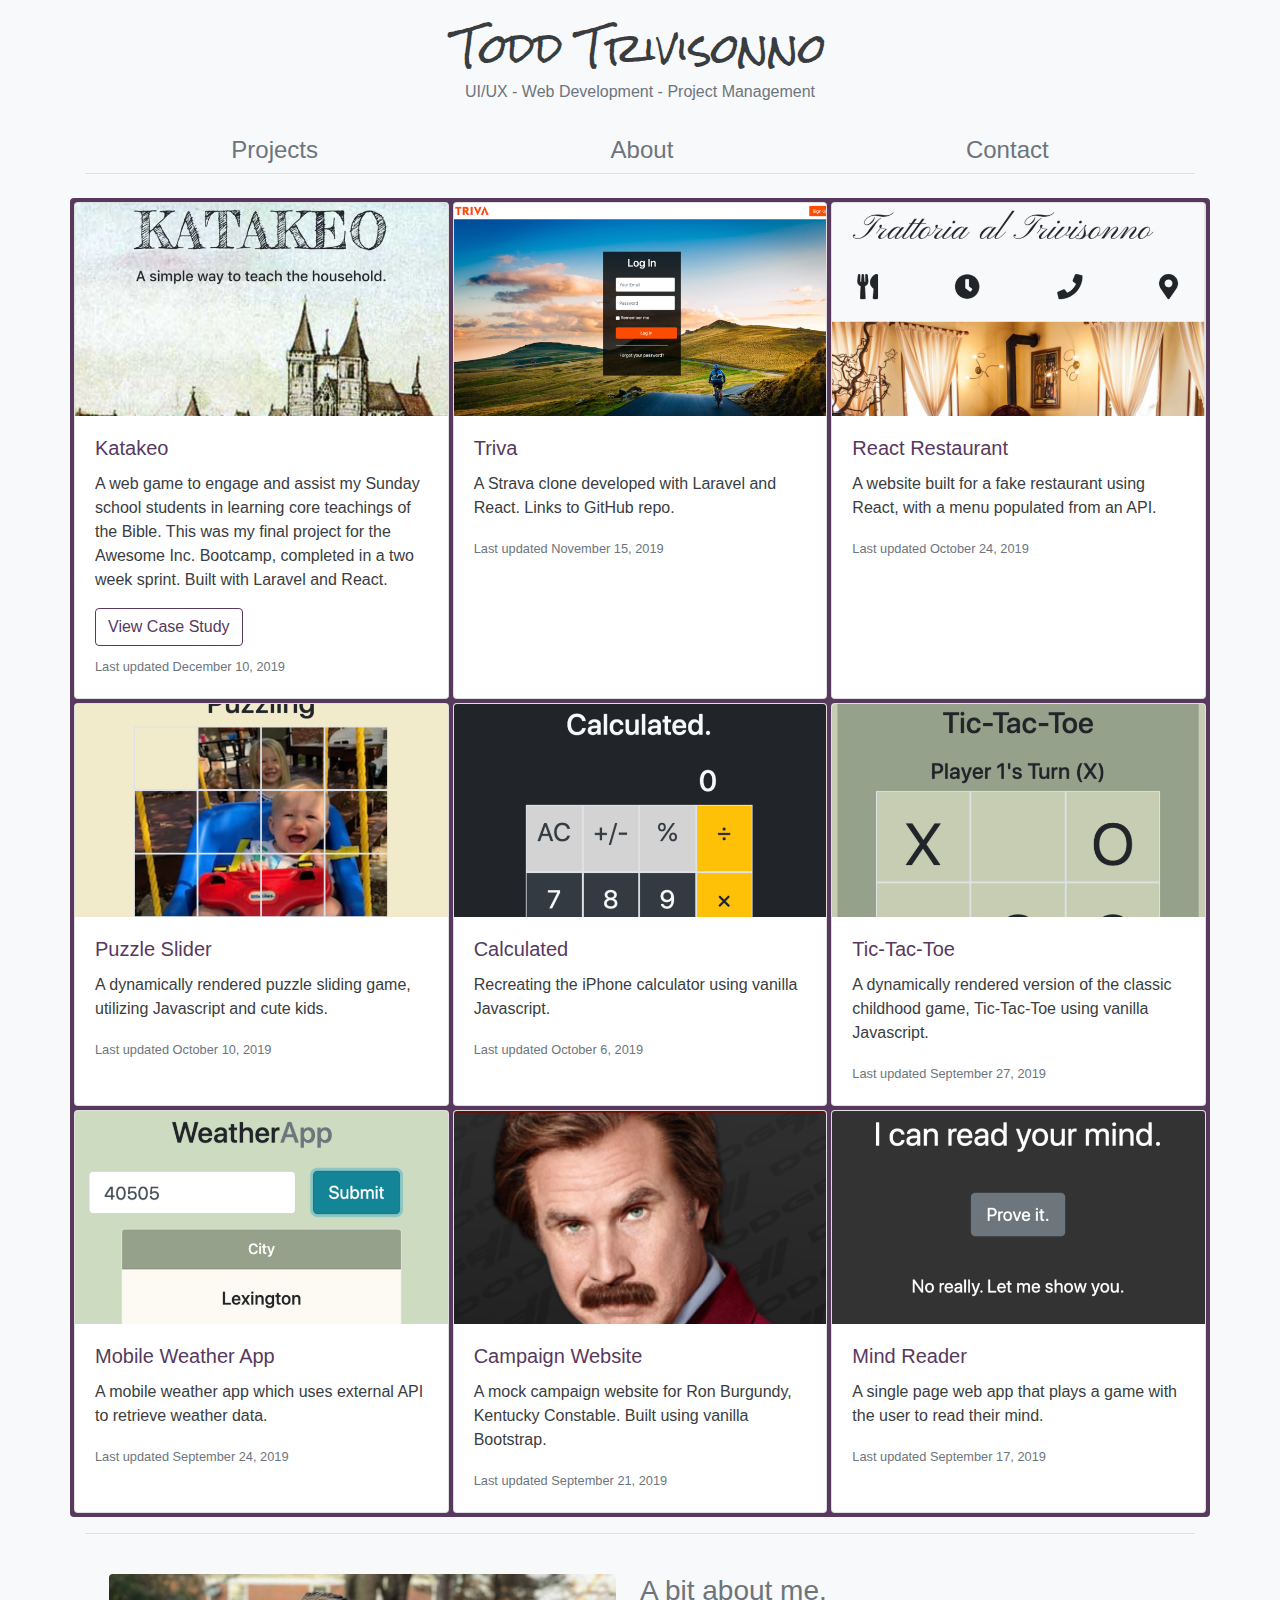
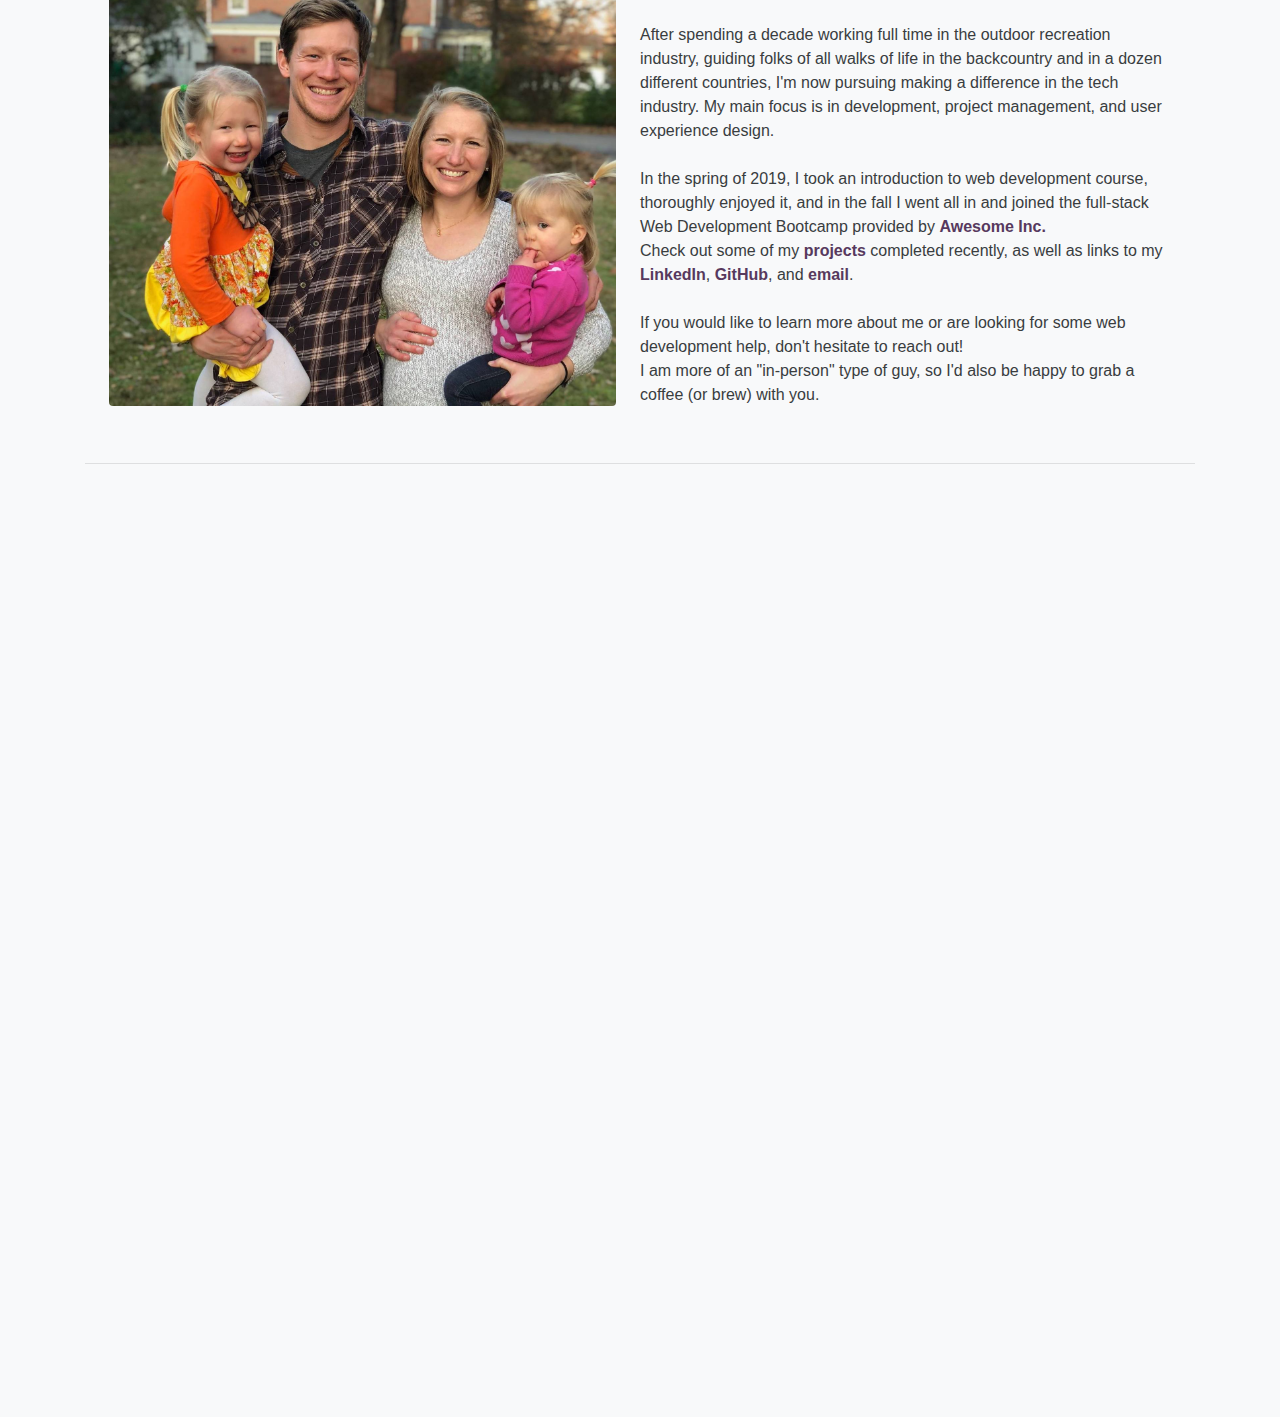
==== commit 67bce336: "add first case study link" ====
--- a/index.html
+++ b/index.html
@@ -19,14 +19,14 @@
    <header>
       <div>
          <div class="container">
-            <h1 class="text-center pt-4">Todd Trivisonno</h1>
+            <a href="index.html" class="text-decoration-none text-dark"><h1 class="text-center pt-4">Todd Trivisonno</h1></a>
             <p class="text-center text-muted pb-3">UI/UX - Web Development - Project Management</p>
             <nav class="d-flex justify-content-around" id="projects">
                <a href="#projects" role="button" class="text-muted"><h4>Projects</h4></a>
                <a href="#about" role="button" class="text-muted"><h4>About</h4></a>
                <a href="#email" role="button" class="text-muted"><h4>Contact</h4></a>
             </nav>
-            <hr class="mt-0">
+            <hr class="mt-0 mb-4">
          </div>
       </div>
    </header>
@@ -44,6 +44,7 @@
                <p class="card-text">A web game to engage and assist my Sunday school students in learning core
                   teachings of the Bible. This was my final project for the Awesome Inc. Bootcamp, completed in a two
                   week sprint. Built with Laravel and React.</p>
+               <a href="katakeo-case.html" class="btn btn-outline-primary mt-0 mb-2">View Case Study</a>
                <p class="card-text"><small class="text-muted">Last updated December 10, 2019</small></p>
             </div>
          </div>
--- a/css/style.css
+++ b/css/style.css
@@ -10,3 +10,11 @@
 h1 {
    font-family: 'Rock Salt', cursive;
 }
+
+#katakeo-jumbotron {
+   background-image: url("/img/Wittenberg_crop.jpeg");
+   background-position: top;
+   background-repeat: no-repeat;
+   background-size: cover;
+   padding: 0em 0em 40vh;
+}